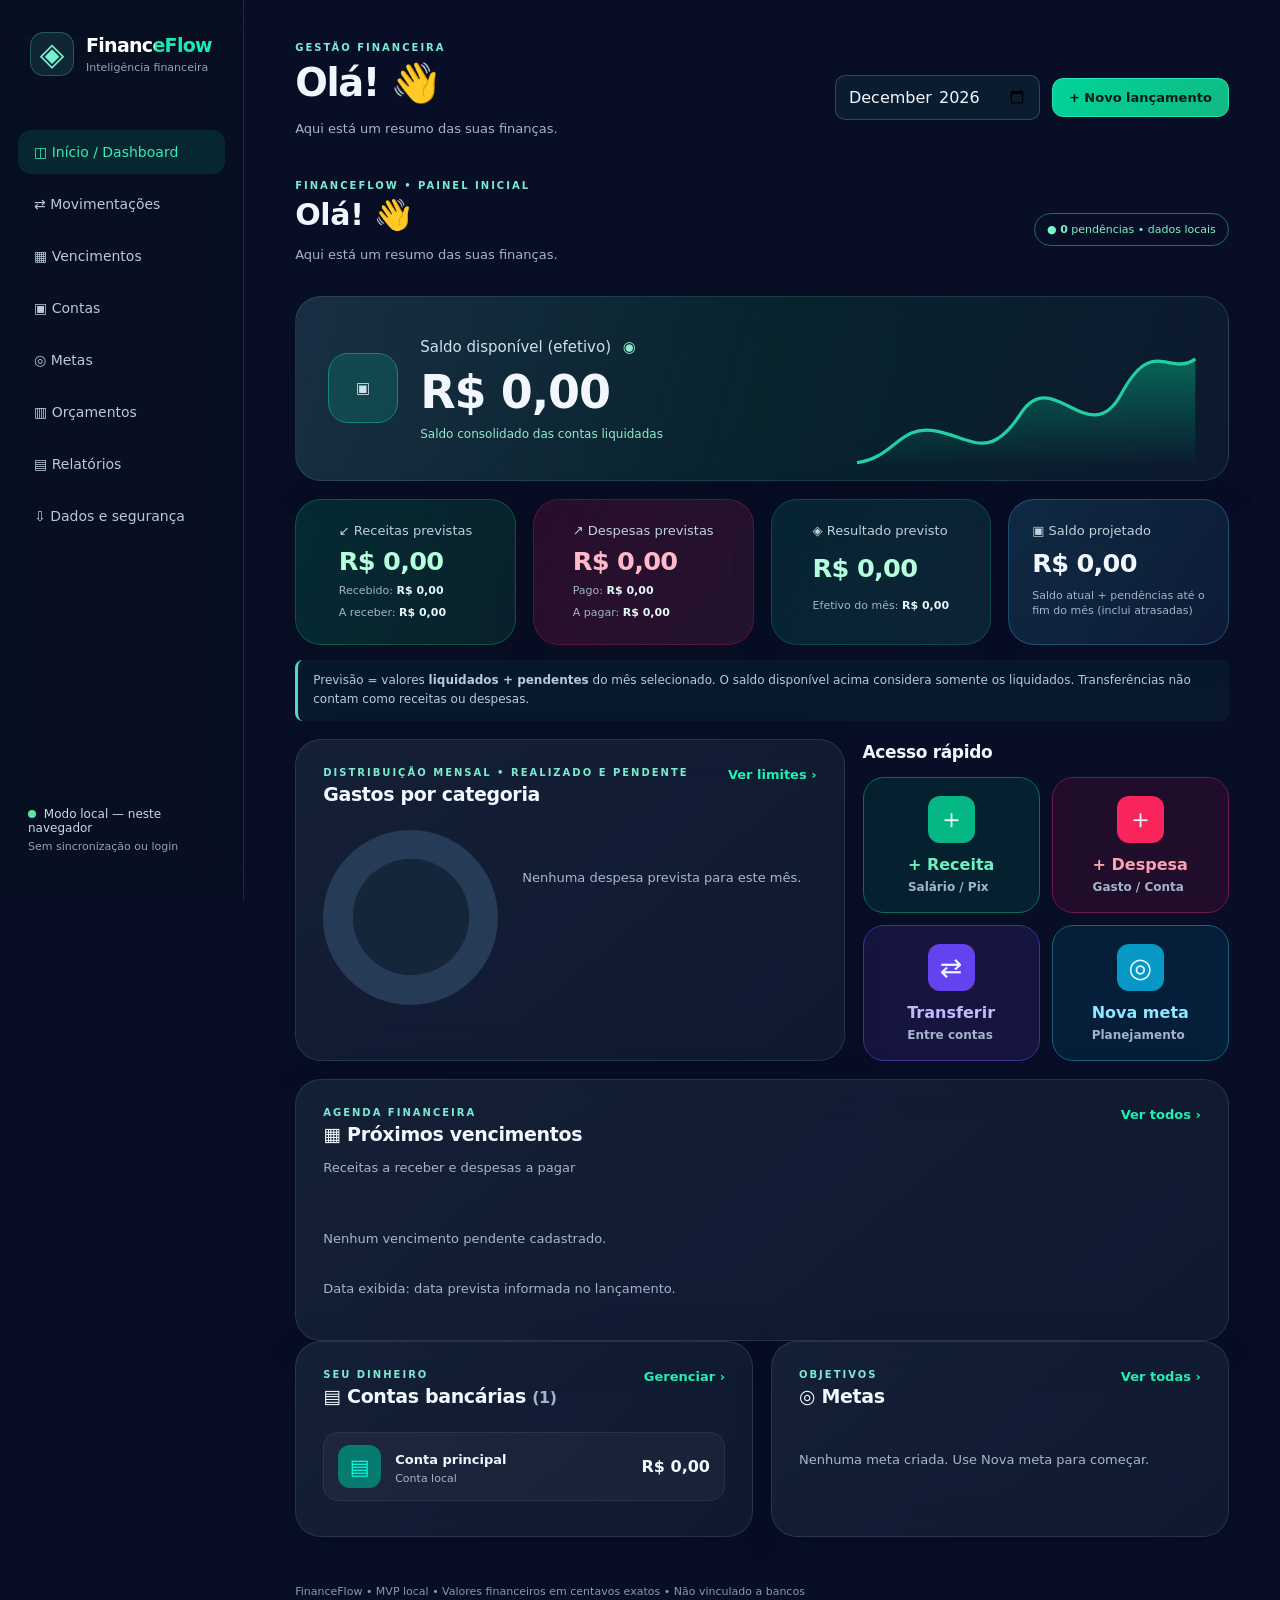
==== public/index.html @ 25716f5f "fix(deploy): iniciar com a aba Dashboard e ocultar abas inativas" ====
<!doctype html>
<html lang="pt-BR"><head><meta charset="utf-8"><meta name="viewport" content="width=device-width,initial-scale=1"><meta name="theme-color" content="#0c1726"><meta name="description" content="FinanceFlow: controle financeiro local e transparente"><title>FinanceFlow | Seu dinheiro em foco</title><link rel="stylesheet" href="./styles.css"></head>
<body>
<div class="backdrop" aria-hidden="true"></div>
<div class="shell">
<aside class="sidebar"><div class="brand"><span class="brandmark">◈</span><div><strong>FinanceFlow</strong><small>Inteligência financeira</small></div></div><nav aria-label="Navegação"><a href="#dashboard" class="nav active">◫ Início / Dashboard</a><a href="#movimentos" class="nav">⇄ Movimentações</a><a href="#agenda" class="nav">▦ Vencimentos</a><a href="#contas" class="nav">▣ Contas</a><a href="#metas" class="nav">◎ Metas</a><a href="#planejamento" class="nav">▥ Orçamentos</a><a href="#relatorios" class="nav">▤ Relatórios</a><a href="#dados" class="nav">⇩ Dados e segurança</a></nav><div class="sidebottom"><span class="statusdot"></span> Modo local — neste navegador <small>Sem sincronização ou login</small></div></aside>
<main class="main"><div class="mobile-brand"><span class="mobile-logo">▥</span><strong>Finance<span>Flow</span></strong><span class="mobile-indicator" title="Armazenamento local">● Local</span></div><header class="top"><div><p class="eyebrow">GESTÃO FINANCEIRA</p><h1>Olá! 👋</h1><p class="muted">Aqui está um resumo das suas finanças.</p></div><div class="topactions"><label class="visually-hidden" for="month">Mês de referência</label><input id="month" type="month"><button id="new-transaction" class="primary">+ Novo lançamento</button></div></header>
<div id="notice" role="status" aria-live="polite"></div>
<section id="dashboard" data-page="dashboard" aria-label="Dashboard inicial">
<div class="welcome"><div><p class="eyebrow">FINANCEFLOW • PAINEL INICIAL</p><h2>Olá! 👋</h2><p class="muted">Aqui está um resumo das suas finanças.</p></div><span class="local-chip">● <strong id="pending">0</strong> pendências • dados locais</span></div>
<article class="glass hero-balance"><div class="hero-copy"><span class="hero-icon" aria-hidden="true">▣</span><div><span>Saldo disponível (efetivo) <button id="toggle-balance" class="iconbutton" aria-label="Ocultar ou mostrar valores">◉</button></span><strong id="balance">R$ 0,00</strong><small>Saldo consolidado das contas liquidadas</small></div></div><div class="hero-art" aria-hidden="true"><svg viewBox="0 0 320 110" preserveAspectRatio="none"><defs><linearGradient id="linegrad" x1="0" x2="0" y1="0" y2="1"><stop offset="0" stop-color="#04dd99" stop-opacity=".45"/><stop offset="1" stop-color="#04dd99" stop-opacity="0"/></linearGradient></defs><path d="M0 105 C35 101 40 70 74 76 S125 105 155 60 S220 96 250 42 S295 27 320 10 V110 H0Z" fill="url(#linegrad)"/><path d="M0 105 C35 101 40 70 74 76 S125 105 155 60 S220 96 250 42 S295 27 320 10" fill="none" stroke="#26f0b9" stroke-width="3"/></svg></div></article>
<div class="stats summary-grid forecast-grid" aria-label="Previsões financeiras mensais">
<article class="glass stat stat-income"><span>↙ Receitas previstas</span><strong id="income">R$ 0,00</strong><small>Recebido: <b id="income-paid">R$ 0,00</b></small><small>A receber: <b id="income-pending">R$ 0,00</b></small></article>
<article class="glass stat stat-expense"><span>↗ Despesas previstas</span><strong id="expense">R$ 0,00</strong><small>Pago: <b id="expense-paid">R$ 0,00</b></small><small>A pagar: <b id="expense-pending">R$ 0,00</b></small></article>
<article class="glass stat stat-savings"><span>◈ Resultado previsto</span><strong id="month-result">R$ 0,00</strong><small>Efetivo do mês: <b id="actual-result">R$ 0,00</b></small></article>
<article class="glass stat stat-projection"><span>▣ Saldo projetado</span><strong id="forecast-balance">R$ 0,00</strong><small>Saldo atual + pendências até o fim do mês (inclui atrasadas)</small></article>
</div><p class="forecast-explainer">Previsão = valores <strong>liquidados + pendentes</strong> do mês selecionado. O saldo disponível acima considera somente os liquidados. Transferências não contam como receitas ou despesas.</p>
<div class="dashboard-mid"><section class="glass panel"><div class="panelhead"><div><p class="eyebrow">DISTRIBUIÇÃO MENSAL • REALIZADO E PENDENTE</p><h2>Gastos por categoria</h2></div><a href="#planejamento" class="textlink">Ver limites ›</a></div><div class="chart-layout"><div id="donut" class="donut" role="img" aria-label="Distribuição das despesas"><div class="donut-center"><strong id="donut-total">R$ 0,00</strong><small>Total</small></div></div><div id="bars" class="bars"></div></div></section>
<section class="actions-panel"><h2>Acesso rápido</h2><div class="quick-grid"><button class="quick quick-income" data-quick="income"><b>＋</b><span><strong>+ Receita</strong><small>Salário / Pix</small></span></button><button class="quick quick-expense" data-quick="expense"><b>＋</b><span><strong>+ Despesa</strong><small>Gasto / Conta</small></span></button><button class="quick quick-transfer" data-quick="transfer"><b>⇄</b><span><strong>Transferir</strong><small>Entre contas</small></span></button><button class="quick quick-goal" data-quick="goal"><b>◎</b><span><strong>Nova meta</strong><small>Planejamento</small></span></button></div></section></div>
<section class="glass panel dashboard-panel" id="vencimentos"><div class="panelhead"><div><p class="eyebrow">AGENDA FINANCEIRA</p><h2>▦ Próximos vencimentos</h2><p class="muted">Receitas a receber e despesas a pagar</p></div><a class="textlink" href="#agenda" id="all-pending">Ver todos ›</a></div><div id="upcoming"></div><p class="muted" id="pending-caption"></p></section>
<div class="dashboard-mid dashboard-bottom"><section class="glass panel"><div class="panelhead"><div><p class="eyebrow">SEU DINHEIRO</p><h2>▤ Contas bancárias <small id="account-count"></small></h2></div><a href="#contas" class="textlink">Gerenciar ›</a></div><div id="home-accounts" class="home-accounts"></div></section><section class="glass panel"><div class="panelhead"><div><p class="eyebrow">OBJETIVOS</p><h2>◎ Metas</h2></div><a href="#metas" class="textlink">Ver todas ›</a></div><div id="home-goals"></div></section></div></section>
<section id="agenda" data-page="agenda" hidden class="glass panel section"><div class="panelhead"><div><p class="eyebrow">AGENDA FINANCEIRA</p><h2>Vencimentos previstos</h2><p class="muted">Receitas a receber e despesas a pagar — incluindo atrasadas e meses futuros</p></div><button type="button" id="new-due" class="secondary">+ Novo vencimento</button></div><div id="all-upcoming" class="agenda-list"></div><p class="muted" id="agenda-caption"></p></section>
<section id="movimentos" data-page="movimentos" hidden class="glass panel section"><div class="panelhead"><div><p class="eyebrow">CONTROLE</p><h2>Movimentações</h2></div><button id="open-tx" class="secondary">+ Adicionar</button></div><div class="toolbar"><input id="search" type="search" aria-label="Pesquisar lançamentos" placeholder="Pesquisar descrição ou categoria"><select id="filter-type" aria-label="Filtrar tipo"><option value="">Todos os tipos</option><option value="income">Receitas</option><option value="expense">Despesas</option><option value="transfer">Transferências</option></select><select id="filter-status" aria-label="Filtrar situação"><option value="">Todos os status</option><option value="paid">Liquidados</option><option value="pending">Pendentes</option></select></div><div class="tablewrap"><table><thead><tr><th>Data</th><th>Descrição / categoria</th><th>Conta</th><th>Situação</th><th>Valor</th><th>Ação</th></tr></thead><tbody id="transactions"></tbody></table></div></section>
<section id="contas" data-page="contas" hidden class="glass panel section"><div class="panelhead"><div><p class="eyebrow">PATRIMÔNIO</p><h2>Minhas contas</h2></div><button id="open-account" class="secondary">+ Nova conta</button></div><div id="accounts" class="accountgrid"></div></section>
<section id="metas" data-page="metas" hidden class="glass panel section"><div class="panelhead"><div><p class="eyebrow">OBJETIVOS PESSOAIS</p><h2>Metas financeiras</h2></div><button id="open-goal" class="secondary">+ Nova meta</button></div><p class="muted">Aportes nas metas são apenas acompanhamento e não debitam das contas.</p><div id="goals-list"></div></section>
<section id="planejamento" data-page="planejamento" hidden class="glass panel section"><div class="panelhead"><div><p class="eyebrow">PLANEJAMENTO</p><h2>Orçamentos mensais</h2></div></div><p class="muted">Defina limites por categoria de despesa e acompanhe o gasto liquidado no mês.</p><form id="budget-form" class="inlineform"><label>Categoria<select id="budget-category"></select></label><label>Limite (R$)<input id="budget-amount" placeholder="500,00" inputmode="decimal" required></label><button class="primary" type="submit">Salvar limite</button></form><div id="budgets"></div></section>
<section id="relatorios" data-page="relatorios" hidden class="glass panel section"><div class="panelhead"><div><p class="eyebrow">ANÁLISE DO MÊS • PREVISTO E REALIZADO</p><h2>Relatório financeiro</h2></div></div><div id="monthly-report"></div></section>
<section id="cartoes" data-page="cartoes" hidden class="glass panel section"><h2>Cartões</h2><p class="muted">Gestão de faturas, limites e compras parceladas ainda não disponível nesta versão. Nenhuma despesa é contabilizada automaticamente a partir de cartões.</p></section>
<section id="dados" data-page="dados" hidden class="glass panel section"><div class="panelhead"><div><p class="eyebrow">PRIVACIDADE E CONTINUIDADE</p><h2>Dados e segurança</h2></div></div><p>As informações são guardadas exclusivamente neste navegador (localStorage). Não existe conta de usuário, criptografia de dados em repouso, backup automático ou sincronização em nuvem nesta versão. Não use em computadores compartilhados.</p><div class="toolbar"><button id="export-json" class="secondary">Exportar backup JSON</button><button id="export-csv" class="secondary">Exportar CSV</button><label class="secondary filelabel">Restaurar JSON<input type="file" id="import-json" accept=".json,application/json" hidden></label><button id="clear-data" class="danger">Apagar dados locais</button></div><p class="muted">A restauração substitui todos os registros locais após confirmação. Guarde os backups em local protegido.</p><details><summary>Auditoria local</summary><div id="audit"></div></details></section>
<footer>FinanceFlow • MVP local • Valores financeiros em centavos exatos • Não vinculado a bancos</footer></main></div><nav class="bottom-nav" aria-label="Navegação principal no celular"><a href="#dashboard" class="bottom-item active"><span>▦</span>Início</a><a href="#movimentos" class="bottom-item"><span>◷</span>Histórico</a><button id="bottom-add" class="bottom-plus" aria-label="Adicionar lançamento">＋</button><a href="#cartoes" class="bottom-item"><span>▱</span>Cartões</a><a href="#relatorios" class="bottom-item"><span>▥</span>Relatórios</a><div class="bottom-secondary"><a href="#agenda">Vencimentos</a><a href="#planejamento">Categorias</a><a href="#metas">Metas</a><a href="#relatorios">Inteligência</a><a href="#dados">Dados</a></div></nav>
<dialog id="tx-dialog" aria-labelledby="tx-title"><form id="tx-form" class="modalform"><h2 id="tx-title">Novo lançamento</h2><label>Tipo<select name="type" id="tx-type"><option value="expense">Despesa</option><option value="income">Receita</option><option value="transfer">Transferência</option></select></label><label>Descrição<input name="description" maxlength="180" placeholder="Ex.: Mercado semanal" required></label><label>Valor (R$)<input name="amount" placeholder="120,50" inputmode="decimal" required></label><label>Data (movimento ou previsão)<input name="date" type="date" required></label><label>Situação<select name="status"><option value="paid">Liquidado</option><option value="pending">Pendente</option></select></label><label>Conta de origem<select id="tx-account" name="accountId"></select></label><label id="tx-to-wrap" hidden>Conta de destino<select name="toAccountId" id="tx-to"></select></label><label id="tx-category-wrap">Categoria<select id="tx-category" name="category"></select></label><div class="modalactions"><button type="button" class="secondary cancel">Cancelar</button><button type="submit" class="primary">Salvar lançamento</button></div></form></dialog>
<dialog id="goal-dialog" aria-labelledby="goal-title"><form id="goal-form" class="modalform"><h2 id="goal-title">Nova meta</h2><label>Objetivo<input name="name" maxlength="80" required placeholder="Ex.: Viagem"></label><label>Valor desejado (R$)<input name="target" inputmode="decimal" placeholder="6.000,00" required></label><div class="modalactions"><button type="button" class="secondary cancel">Cancelar</button><button type="submit" class="primary">Criar meta</button></div></form></dialog>
<dialog id="account-dialog" aria-labelledby="account-title"><form id="account-form" class="modalform"><h2 id="account-title">Nova conta</h2><label>Nome da conta<input name="name" maxlength="80" required placeholder="Ex.: Carteira"></label><label>Saldo inicial (R$)<input name="opening" inputmode="decimal" placeholder="0,00" value="0,00" required></label><p class="muted">O saldo inicial é o patrimônio existente antes dos lançamentos registrados.</p><div class="modalactions"><button type="button" class="secondary cancel">Cancelar</button><button type="submit" class="primary">Criar conta</button></div></form></dialog>
<script type="module" src="./src/app.mjs"></script></body></html>
---- public/styles.css ----
:root{font-family:Inter,ui-sans-serif,system-ui,-apple-system,"Segoe UI",Arial;color:#f2f7ff;background:#07111e;font-synthesis:none}*{box-sizing:border-box}html{scroll-behavior:smooth}body{margin:0;min-height:100vh}.backdrop{position:fixed;inset:0;z-index:-1;background:linear-gradient(110deg,rgba(5,13,27,.94),rgba(12,26,45,.83)),radial-gradient(ellipse at 80% 12%,#346d80 0,transparent 42%),radial-gradient(ellipse at 15% 70%,#443c7c 0,transparent 42%),linear-gradient(135deg,#0b1729,#172c46)}.shell{display:flex;min-height:100vh}.sidebar{width:244px;flex:0 0 244px;padding:32px 18px;background:rgba(8,17,31,.6);border-right:1px solid rgba(255,255,255,.11);backdrop-filter:blur(24px);display:flex;flex-direction:column;gap:54px;position:sticky;top:0;height:100vh}.brand{display:flex;align-items:center;gap:12px;padding:0 12px}.brandmark{display:grid;place-items:center;width:44px;height:44px;color:#74efcf;font-size:32px;background:rgba(103,239,209,.1);border:1px solid rgba(103,239,209,.25);border-radius:14px}.brand strong{font-size:19px;letter-spacing:-.7px}.brand small,.sidebottom small{display:block;color:#92a5bb;font-size:11px;margin-top:5px}.sidebar nav{display:grid;gap:8px}.nav{display:block;padding:14px 16px;border-radius:13px;color:#b8c9db;text-decoration:none;font-size:14px}.nav:hover,.nav:focus-visible,.nav.active{background:rgba(95,226,203,.12);color:#a2ffe2;outline-offset:2px}.sidebottom{margin-top:auto;padding:15px 10px;font-size:12px;color:#c7d8e9}.statusdot{display:inline-block;width:8px;height:8px;border-radius:100%;background:#5ce3a2;margin-right:4px}.main{width:min(100%,1500px);padding:42px clamp(18px,4vw,62px) 30px;margin:auto}.top{display:flex;align-items:center;justify-content:space-between;flex-wrap:wrap;gap:18px;margin-bottom:27px}h1{font-size:clamp(28px,3vw,40px);letter-spacing:-1.4px;margin:7px 0 10px}h2{font-size:19px;letter-spacing:-.35px;margin:5px 0}.eyebrow{color:#7aebd1;letter-spacing:2px;font-size:10px;font-weight:800;margin:0}.muted,small{color:#a3b4cb}.muted{font-size:13px;line-height:1.6}.topactions,.toolbar,.modalactions{display:flex;align-items:center;gap:12px;flex-wrap:wrap}button,.filelabel,input,select{font:inherit}button,.filelabel{cursor:pointer;padding:11px 16px;border-radius:11px;font-size:13px;font-weight:700}button:hover,.filelabel:hover{filter:brightness(1.13)}button:focus-visible,input:focus-visible,select:focus-visible,a:focus-visible,summary:focus-visible{outline:2px solid #85f4dc;outline-offset:3px}.primary{color:#062e2b;border:1px solid #9cffdf;background:linear-gradient(135deg,#6af1ca,#59d9e8)}.secondary,.filelabel{background:rgba(255,255,255,.08);border:1px solid rgba(255,255,255,.17);color:#f0f8ff}.danger{background:rgba(250,100,119,.1);color:#ffc3cc;border:1px solid rgba(250,100,119,.35)}input,select{background:rgba(12,30,49,.9);border:1px solid rgba(186,216,235,.22);border-radius:10px;color:#f2f7ff;padding:11px 12px;max-width:100%}input::placeholder{color:#8296ad}#notice:not(:empty){border-radius:10px;margin-bottom:16px;padding:13px;background:#17394a;border:1px solid #357e82}#notice.error{background:#46222f;border-color:#a44b65}.glass{background:linear-gradient(140deg,rgba(33,56,79,.63),rgba(22,36,59,.48));backdrop-filter:blur(25px);border:1px solid rgba(207,233,255,.15);box-shadow:0 16px 50px rgba(0,0,0,.14);border-radius:20px}.stats{display:grid;grid-template-columns:repeat(4,minmax(0,1fr));gap:17px;margin-bottom:18px}.stat{padding:25px 21px;display:grid;gap:15px}.stat span{color:#bfd0de;font-size:13px}.stat strong{font-size:clamp(19px,2.2vw,29px);letter-spacing:-.7px;overflow-wrap:anywhere}.stat small{font-size:11px}.twocol{display:grid;grid-template-columns:1.25fr .75fr;gap:18px}.panel{padding:27px}.panelhead{display:flex;justify-content:space-between;align-items:center;gap:15px;margin-bottom:20px}.section{margin-top:20px;scroll-margin-top:24px}.bars{min-height:160px}.barrow{margin:13px 0}.barlabel{display:flex;justify-content:space-between;font-size:13px;margin-bottom:8px}.bartrack{background:rgba(255,255,255,.09);border-radius:10px;height:9px;overflow:hidden}.barfill{height:100%;background:linear-gradient(90deg,#63ebc9,#8c9af6);border-radius:10px}.month-result{font-size:clamp(26px,3vw,42px);font-weight:800;letter-spacing:-1px;padding:18px 0 10px}.positive{color:#78f2cc}.negative{color:#ff9da9}.toolbar{margin:16px 0}.toolbar input[type=search]{flex:1;min-width:175px}.tablewrap{overflow:auto}table{width:100%;border-collapse:collapse;text-align:left;font-size:13px}th{font-size:11px;letter-spacing:.5px;color:#a8bbd1;text-transform:uppercase;font-weight:700}th,td{border-bottom:1px solid rgba(255,255,255,.09);padding:15px 10px}td{color:#dce8f4}.pill{display:inline-block;padding:5px 9px;border:1px solid rgba(255,255,255,.15);border-radius:50px;font-size:11px}.pill.paid{color:#90f0d4}.pill.pending{color:#ffd79d}.rowaction{padding:6px 9px;font-size:11px;margin:2px}.accountgrid{display:grid;grid-template-columns:repeat(auto-fit,minmax(210px,1fr));gap:15px}.accountcard{padding:18px;border:1px solid rgba(255,255,255,.14);border-radius:14px;background:rgba(255,255,255,.04)}.accountcard strong{display:block;font-size:22px;margin-top:16px}.inlineform{display:flex;align-items:end;gap:12px;flex-wrap:wrap;margin:20px 0}.inlineform label,.modalform label{display:grid;gap:7px;font-size:13px;color:#d4e3f2}.inlineform input,.inlineform select{width:190px}.budgetrow{margin:15px 0}.empty{color:#a9bcd1;padding:20px 0;font-size:13px}.modalform{display:grid;gap:14px;min-width:min(440px,85vw)}.modalform label input,.modalform label select{width:100%}dialog{color:#f3f8ff;border:1px solid #4a677d;border-radius:20px;background:#14263c;box-shadow:0 28px 90px #000b;padding:28px;max-height:90vh;overflow:auto}dialog::backdrop{background:rgba(0,0,0,.72);backdrop-filter:blur(5px)}.modalactions{justify-content:end;margin-top:10px}details{margin-top:18px}summary{cursor:pointer;padding:12px 0}#audit{max-height:220px;overflow:auto;font-size:12px;color:#b8cade}footer{font-size:11px;color:#829bb0;padding:30px 0}.visually-hidden{position:absolute;clip:rect(0,0,0,0);width:1px;height:1px;overflow:hidden;white-space:nowrap}@media(max-width:1100px){.stats{grid-template-columns:repeat(2,minmax(0,1fr))}.twocol{grid-template-columns:1fr}}@media(max-width:750px){.shell{display:block}.sidebar{position:static;width:100%;height:auto;gap:12px;padding:14px}.sidebar nav{display:flex;overflow:auto;gap:5px}.nav{white-space:nowrap;padding:10px}.sidebottom{display:none}.main{padding:22px 14px}.panel{padding:18px}.stats{gap:10px}.stat{padding:18px 14px}.stat strong{font-size:19px}}@media(max-width:360px){.stats{grid-template-columns:1fr}}@media(prefers-reduced-motion:reduce){html{scroll-behavior:auto}*,*::before,*::after{animation:none!important;transition:none!important}}
[hidden]{display:none!important}


/* FinanceFlow | dashboard Glassy mobile-first */
.mobile-brand,.mobile-dock{display:none}.home-section{scroll-margin-top:24px}.hero-balance{display:flex;position:relative;align-items:center;gap:22px;min-height:155px;padding:26px;overflow:hidden;background:linear-gradient(115deg,rgba(23,53,72,.84),rgba(8,33,39,.62))}.hero-wallet{background:linear-gradient(135deg,#0d986f,#034b42);color:#90ffdb;border:1px solid #00d69a;border-radius:18px;width:74px;height:74px;display:grid;place-items:center;font-size:34px;flex-shrink:0}.hero-copy{z-index:1;display:grid;gap:8px}.hero-copy>span{color:#d4dfeb}.hero-copy strong{font-size:clamp(28px,3.4vw,46px);letter-spacing:-1.3px}.hero-copy small{color:#91eacb}.hero-graph{position:absolute;right:0;bottom:0;width:42%;height:80%;opacity:.7}.hero-graph svg{width:100%;height:100%}.icon-only{background:transparent;color:#adc7d2;border:0;padding:3px 8px;font-size:14px}.home-stats{grid-template-columns:repeat(3,minmax(0,1fr));margin:17px 0}.home-stats .stat{gap:10px;min-height:112px}.card-income{background:linear-gradient(120deg,rgba(2,97,74,.42),rgba(19,48,48,.55));border-color:#126851}.card-expense{background:linear-gradient(120deg,rgba(107,21,65,.38),rgba(41,25,53,.55));border-color:#763253}.card-saving{background:linear-gradient(120deg,rgba(10,98,93,.38),rgba(16,42,48,.55));border-color:#116b67}.home-middle,.home-bottom{display:grid;grid-template-columns:1fr 1fr;gap:18px;margin-bottom:18px}.home-middle .panel,.home-bottom .panel{min-width:0}.quick-actions{display:grid;grid-template-columns:1fr 1fr;gap:12px}.quick{display:flex;flex-direction:column;align-items:flex-start;justify-content:center;min-width:0;min-height:112px;text-align:left;border-radius:19px;padding:20px;border:1px solid rgba(255,255,255,.12);backdrop-filter:blur(10px);font-weight:600}.quick strong{font-size:clamp(14px,1.7vw,19px)}.quick small{margin-top:8px;font-size:12px}.quick-income{background:rgba(0,120,82,.18);border-color:rgba(0,202,145,.34);color:#71f6c7}.quick-expense{background:rgba(122,16,60,.24);border-color:rgba(241,40,103,.3);color:#ff90b4}.quick-transfer{background:rgba(64,40,138,.24);border-color:rgba(117,78,238,.3);color:#b8a8ff}.quick-goal{background:rgba(6,77,106,.3);border-color:rgba(24,162,197,.25);color:#80deff}.chart-flex{display:flex;align-items:center;gap:23px;min-height:185px}.donut{width:170px;height:170px;flex:0 0 170px;border-radius:50%;background:conic-gradient(#26384b 0 100%);display:grid;place-items:center}.donut:before{content:"";position:absolute;width:116px;height:116px;border-radius:100%;background:#15263a}.donut>span{position:relative;text-align:center;z-index:1;font-weight:800;font-size:16px;overflow-wrap:anywhere;max-width:100px}.donut small{font-weight:400;display:block;font-size:12px}.category-legend{flex:1;min-width:0;display:grid;gap:9px}.legend-row{display:flex;align-items:center;justify-content:space-between;gap:8px;font-size:12px}.legend-row span{overflow:hidden;text-overflow:ellipsis;white-space:nowrap}.legend-row i{display:inline-block;width:9px;height:9px;border-radius:100%;margin-right:7px}.tiny-link{color:#57ebc1;text-decoration:none;font-size:12px;white-space:nowrap}.home-due{margin-bottom:18px}.due-item{display:grid;grid-template-columns:55px minmax(0,1fr) auto;gap:14px;align-items:center;border-top:1px solid rgba(255,255,255,.1);padding:15px 0}.due-date{border-radius:12px;padding:9px 5px;background:rgba(143,165,194,.1);border:1px solid rgba(185,204,227,.15);text-align:center;font-weight:800}.due-date small{display:block;font-size:10px}.due-text{min-width:0}.due-text strong{display:block;overflow-wrap:anywhere}.due-meta{font-size:11px;color:#9cb0c7;margin-top:6px}.due-amount{display:flex;align-items:center;gap:9px;flex-wrap:wrap;justify-content:flex-end;font-weight:700}.due-amount button{font-size:12px}.due-badge{display:inline-block;font-size:10px;background:#601a39;color:#ffb0c7;border-radius:15px;padding:4px 8px;margin-bottom:4px}.account-preview-row{display:flex;align-items:center;justify-content:space-between;gap:10px;padding:13px 0;border-top:1px solid rgba(255,255,255,.1)}.account-preview-row strong{overflow-wrap:anywhere}.account-preview-row small{display:block;margin-top:5px}.bank-mark{display:grid;place-items:center;flex-shrink:0;width:38px;height:38px;border-radius:13px;background:#075d51;color:#76f9cf}.account-label{flex:1;min-width:0}.goal-card{padding:15px;background:rgba(36,64,100,.35);border:1px solid rgba(184,213,250,.14);border-radius:15px}.goal-card strong{display:block;margin-bottom:12px}.goal-card small{display:block;margin-top:10px}.goal-progress{width:100%;height:10px;background:#354354;border-radius:40px;overflow:hidden;margin:13px 0}.goal-progress span{display:block;height:100%;background:linear-gradient(90deg,#04b880,#27edb7);border-radius:40px}.goal-actions{display:flex;gap:10px;margin-top:12px}.goal-list{display:grid;grid-template-columns:repeat(auto-fit,minmax(220px,1fr));gap:14px}.home-result{margin-bottom:20px}.hero-hidden .money-sensitive{filter:blur(8px)}.hero-hidden #balance,.hero-hidden #income,.hero-hidden #expense,.hero-hidden #saving{filter:blur(10px)}.empty{color:#a5b9cc}
@media(max-width:1100px){.chart-flex{flex-wrap:wrap}.donut{width:140px;height:140px;flex-basis:140px}.donut:before{width:96px;height:96px}.home-middle{grid-template-columns:1fr 1fr}}
@media(max-width:750px){.mobile-brand{display:flex;align-items:center;gap:10px;margin:0 0 18px;font-size:21px}.mobile-brand strong span{color:#0ee5a4}.mobile-logo{display:grid;place-items:center;background:#075e4b;color:#2af7bc;border-radius:11px;width:37px;height:37px}.mobile-indicator{margin-left:auto;font-size:11px;color:#9bd7c8}.sidebar{display:none}.main{padding:22px 14px 155px}.top{margin-bottom:16px}.top h1{font-size:25px;margin:2px 0}.top .eyebrow{display:none}.topactions{width:100%;justify-content:space-between}.topactions input{max-width:145px}.topactions #new-transaction{display:none}.hero-balance{min-height:145px;padding:19px;gap:12px}.hero-wallet{width:55px;height:55px;font-size:25px}.hero-copy strong{font-size:clamp(23px,6vw,34px)}.hero-copy small{font-size:10px}.hero-graph{width:40%;opacity:.5}.home-stats{grid-template-columns:repeat(3,minmax(0,1fr));gap:8px}.home-stats .stat{padding:14px 10px;min-height:90px}.home-stats .stat span{font-size:10px}.home-stats .stat strong{font-size:clamp(13px,3.5vw,20px)}.home-middle{grid-template-columns:1fr;gap:13px}.home-middle .chart-flex{flex-wrap:nowrap}.quick-actions{grid-template-columns:repeat(2,minmax(0,1fr))}.quick{min-height:95px;padding:16px}.home-bottom{grid-template-columns:1fr;gap:13px}.panelhead h2{font-size:17px}.due-item{grid-template-columns:46px minmax(0,1fr);gap:10px}.due-amount{grid-column:2;justify-content:space-between}.due-text strong{font-size:13px}.home-result{margin-bottom:10px}.mobile-dock{display:block;position:fixed;bottom:0;left:0;right:0;z-index:20;background:rgba(12,24,43,.97);border-top:1px solid rgba(255,255,255,.14);backdrop-filter:blur(22px);padding:8px 8px max(10px,env(safe-area-inset-bottom));box-shadow:0 -15px 35px rgba(0,0,0,.23)}.dock-main{display:grid;grid-template-columns:repeat(5,1fr);gap:0;align-items:center}.dock-link{display:grid;text-align:center;gap:3px;text-decoration:none;color:#acbdd4;font-size:11px;padding:4px 1px}.dock-link span{font-size:27px;line-height:30px}.dock-link.active{color:#23ebb0}.dock-add{width:57px;height:57px;margin:auto;background:linear-gradient(135deg,#01b67f,#00d2a2);color:#fff;border:1px solid #51eec2;border-radius:100%;font-size:34px;line-height:30px;box-shadow:0 0 25px #08d69a4d;padding:0}.dock-more{display:flex;justify-content:space-around;gap:6px;border-top:1px solid rgba(255,255,255,.08);padding-top:12px;margin-top:10px}.dock-more a{flex:1;text-align:center;color:#adbed2;text-decoration:none;font-size:11px}.goal-list{grid-template-columns:1fr}}
@media(max-width:380px){.chart-flex{flex-wrap:wrap!important}.stats.home-stats{grid-template-columns:repeat(2,minmax(0,1fr))}.card-saving{grid-column:1/-1}.hero-graph{opacity:.25}.home-due .panelhead{align-items:start}}


/* FinanceFlow dashboard 2026 • mobile-first Glassy V5 */
:root{--mint:#02db9b;--navy:#080e25}
body{background:var(--navy)}
.backdrop{background:radial-gradient(circle at 32% 4%,rgba(17,95,91,.19),transparent 35%),linear-gradient(145deg,#070c21,#080e23 60%,#0b1c33)}
.glass{background:linear-gradient(140deg,rgba(23,36,58,.82),rgba(16,26,49,.91));border-color:rgba(157,191,226,.15);border-radius:26px;box-shadow:0 10px 42px #0002}
.primary{background:linear-gradient(135deg,#00d49a,#11b981);border:1px solid #27e6b3;color:#041a1c}
.brand strong{background:linear-gradient(90deg,#fff 54%,#19eab4 55%);background-clip:text;color:transparent}
.nav.active{background:rgba(3,211,155,.12);color:#39f1ba}
.welcome{display:flex;align-items:center;justify-content:space-between;gap:12px;margin:0 0 17px}
.welcome h2{font-size:clamp(22px,2.5vw,30px);margin:6px 0 2px}
.local-chip{font-size:11px;padding:9px 12px;border:1px solid #1b6d66;border-radius:30px;color:#79f3c5;white-space:nowrap}
.hero-balance{padding:30px 32px;display:flex;justify-content:space-between;align-items:center;min-height:185px;margin-bottom:18px;overflow:hidden;background:linear-gradient(105deg,rgba(26,48,68,.96),rgba(8,54,53,.55),rgba(13,27,48,.92))}
.hero-copy{display:flex;align-items:center;gap:22px;z-index:1}
.hero-icon{display:grid;place-items:center;width:70px;height:70px;flex:none;border-radius:20px;background:rgba(0,211,153,.16);font-size:37px;color:#30f5bb;border:1px solid #118a70}
.hero-copy span{font-size:15px;color:#d1e1ef}
.hero-copy strong{display:block;font-size:clamp(29px,3.6vw,46px);line-height:1.5;letter-spacing:-1px}
.hero-copy small{display:block;font-size:12px}
.iconbutton{background:transparent;border:0;padding:2px 7px;color:#91eacd;font-size:15px}
.hero-art{width:39%;min-width:170px;max-width:420px;height:120px;align-self:end;margin-bottom:-18px;opacity:.85}
.hero-art svg{width:100%;height:100%}
.summary-grid{grid-template-columns:repeat(3,minmax(0,1fr))}
.summary-grid .stat{gap:9px;padding:23px}
.stat-income{background:linear-gradient(120deg,rgba(0,95,74,.36),rgba(10,37,45,.85));border-color:rgba(14,236,161,.24)}
.stat-expense{background:linear-gradient(120deg,rgba(107,13,64,.35),rgba(40,21,46,.86));border-color:rgba(255,44,112,.22)}
.stat-savings{background:linear-gradient(120deg,rgba(3,90,80,.3),rgba(15,39,57,.88));border-color:rgba(10,210,182,.22)}
.stat-expense strong{color:#ffb9ca}
.stat-income strong,.stat-savings strong{color:#b5ffdf}
.dashboard-mid{display:grid;grid-template-columns:1.2fr .8fr;gap:18px;margin-bottom:18px}
.dashboard-mid>.panel,.dashboard-mid>.actions-panel{min-width:0}
.panelhead{align-items:start}
.textlink{color:#23efb1;text-decoration:none;font-size:13px;font-weight:700;white-space:nowrap}
.textlink:hover{text-decoration:underline}
.chart-layout{display:flex;align-items:center;gap:24px}
.donut{width:175px;height:175px;flex:none;border-radius:50%;background:conic-gradient(#263b56 0 100%);display:grid;place-items:center}
.donut-center{width:116px;height:116px;background:#142038;border-radius:50%;display:flex;flex-direction:column;justify-content:center;align-items:center;text-align:center}
.donut-center strong{font-size:18px}
.donut-center small{font-size:11px}
.chart-layout .bars{flex:1;min-width:0;max-height:220px;overflow:auto}
.chart-layout .barrow{margin:11px 0}
.chart-layout .bartrack{height:5px}
.actions-panel h2{font-size:17px;margin:3px 0 15px}
.quick-grid{display:grid;grid-template-columns:repeat(2,minmax(0,1fr));gap:12px}
.quick{display:flex;align-items:center;gap:12px;min-height:109px;text-align:left;border:1px solid rgba(255,255,255,.15);border-radius:21px;padding:18px 14px;color:#eaf9ff;background:#162336}
.quick b{font-size:27px;font-weight:400;border-radius:12px;width:47px;height:47px;display:grid;place-items:center;flex:none}
.quick strong,.quick small{display:block}
.quick strong{font-size:16px}
.quick small{margin-top:6px;font-size:12px}
.quick-income{background:rgba(1,91,77,.26);border-color:#076e5e}.quick-income b{background:#05b784}.quick-income strong{color:#6bf2c0}
.quick-expense{background:rgba(99,11,57,.27);border-color:#6e1a51}.quick-expense b{background:#fa245d}.quick-expense strong{color:#ff9fb5}
.quick-transfer{background:rgba(55,40,127,.31);border-color:#3f338b}.quick-transfer b{background:#6442f0}.quick-transfer strong{color:#c3b9ff}
.quick-goal{background:rgba(2,61,93,.37);border-color:#116482}.quick-goal b{background:#0798c5}.quick-goal strong{color:#8ee8ff}
.dashboard-panel{margin-top:18px}
.due-row{display:grid;grid-template-columns:60px 1fr auto auto;gap:14px;align-items:center;border-top:1px solid #ffffff17;padding:16px 0}
.due-date{text-align:center;padding:9px 6px;background:#1b2942;border:1px solid #34445c;border-radius:14px;min-width:52px}
.due-date small,.due-date strong{display:block}.due-date strong{font-size:23px}
.due-name{font-size:14px;font-weight:700}
.due-sub{font-size:12px;color:#a3b4cb;margin-top:7px}
.due-amount{font-weight:800;white-space:nowrap;font-size:15px}
.due-row .secondary{white-space:nowrap}
.dashboard-bottom{grid-template-columns:1fr 1fr}
.home-account{display:flex;gap:14px;align-items:center;padding:12px 14px;margin:8px 0;border-radius:15px;background:#ffffff0a;border:1px solid #ffffff12}
.bank-icon{width:43px;height:43px;display:grid;place-items:center;border-radius:12px;color:#0bffe0;background:#087b71;font-size:21px}
.home-account .account-title{flex:1;min-width:0}
.home-account strong{font-size:13px;overflow-wrap:anywhere}
.home-account small{display:block;margin-top:4px;font-size:11px}
.home-account .amount{font-weight:800;white-space:nowrap}
.goal-card{border:1px solid #ffffff1b;background:#152640;border-radius:17px;padding:19px;margin-top:8px}
.goal-head{display:flex;justify-content:space-between;gap:10px;font-weight:700}
.goal-meta{font-size:13px;color:#b6c7d9;margin:15px 0 11px}
.goal-card .bartrack{height:13px}
.goal-card .barfill{background:linear-gradient(90deg,#05b68e,#29f3b3)}
.goal-percent{font-size:12px;color:#39e7b3;margin-top:8px}
.goal-actions{display:flex;align-items:center;gap:8px;margin-top:16px}
.goal-actions input{flex:1;min-width:0;width:110px}
.goal-actions button{white-space:nowrap}
#monthly-report{line-height:1.9}
.bottom-nav{display:none}
@media(max-width:1100px){.dashboard-mid{grid-template-columns:1fr}.summary-grid{grid-template-columns:repeat(3,minmax(0,1fr))}}
@media(max-width:750px){
  .sidebar{display:none}
  .main{padding:20px 14px 175px}
  .top{align-items:start}
  .top h1{font-size:25px}
  .topactions{width:100%}.topactions input{flex:1}
  .welcome{align-items:start}
  .welcome .local-chip{white-space:normal;max-width:145px;text-align:center}
  .hero-balance{padding:20px 17px;min-height:158px}
  .hero-icon{width:48px;height:48px;font-size:25px;border-radius:15px}
  .hero-copy{gap:12px}
  .hero-copy strong{font-size:clamp(24px,7vw,36px)}
  .hero-art{min-width:75px;width:27%;opacity:.65;margin-right:-25px}
  .summary-grid{gap:8px}
  .summary-grid .stat{padding:14px 10px;gap:7px;border-radius:16px}
  .summary-grid .stat span{font-size:11px}
  .summary-grid .stat strong{font-size:clamp(14px,3.9vw,21px)}
  .summary-grid .stat small{font-size:10px}
  .chart-layout{gap:15px}
  .donut{width:132px;height:132px}.donut-center{width:88px;height:88px}.donut-center strong{font-size:14px}
  .quick-grid{gap:10px}
  .quick{min-height:95px;padding:12px 10px;gap:9px}
  .quick b{width:38px;height:38px;font-size:24px}
  .quick strong{font-size:13px}
  .quick small{font-size:11px}
  .dashboard-bottom{grid-template-columns:1fr}
  .due-row{grid-template-columns:50px 1fr auto;gap:10px}
  .due-row .due-amount{grid-column:2;font-size:14px}
  .due-row .secondary{grid-column:3;grid-row:2}
  .due-date{grid-row:1 / span 2}
  .bottom-nav{display:grid;grid-template-columns:repeat(5,minmax(0,1fr));position:fixed;z-index:30;bottom:0;left:0;right:0;padding:12px 6px max(12px,env(safe-area-inset-bottom));background:rgba(13,24,46,.97);backdrop-filter:blur(25px);border-top:1px solid #ffffff23;box-shadow:0 -12px 40px #0008;align-items:center;gap:5px}
  .bottom-item{display:flex;flex-direction:column;gap:4px;align-items:center;justify-content:center;color:#abbcd2;text-decoration:none;font-size:11px;min-height:58px}
  .bottom-item span{font-size:25px}
  .bottom-item.active,.bottom-item:hover{color:#21efb1}
  .bottom-plus{height:61px;width:61px;margin:auto;border-radius:50%;border:1px solid #43edb5;background:linear-gradient(135deg,#06c98d,#02ad83);color:white;font-size:37px;padding:0;box-shadow:0 0 26px #00df8a55}
  .bottom-secondary{grid-column:1/-1;display:flex;justify-content:space-between;gap:6px;border-top:1px solid #ffffff14;padding:13px 4px 0;margin-top:5px}
  .bottom-secondary a{font-size:10px;color:#9db0c8;text-decoration:none;text-align:center}
  .section{scroll-margin-top:12px}
}
@media(max-width:360px){.summary-grid{grid-template-columns:repeat(3,minmax(0,1fr))}.summary-grid .stat strong{font-size:13px}.chart-layout{flex-direction:column}.quick b{display:none}.due-row{grid-template-columns:43px 1fr auto}}

/* FinanceFlow v2 — abas exclusivas e projeções separadas do saldo efetivo */
.main > section[data-page][hidden] { display:none !important; }
.main > section[data-page] { animation:page-entry .17s ease-out; }
.main > section[data-page]:not(#dashboard) { margin-top:0; min-height:55vh; }
@keyframes page-entry {from {opacity:.7;transform:translateY(4px);} to{opacity:1;transform:none;}}
.forecast-grid {grid-template-columns:repeat(4,minmax(0,1fr));}
.forecast-grid .stat {gap:8px;justify-content:center;}
.forecast-grid .stat small {line-height:1.35;font-size:11px;}
.forecast-grid .stat small b {color:#e8f7fa;font-weight:700;}
.forecast-grid .stat > strong {font-size:clamp(20px,2vw,29px);white-space:normal;overflow-wrap:anywhere;}
.stat-projection {background:linear-gradient(125deg,rgba(27,78,106,.45),rgba(19,39,69,.53));border-color:rgba(62,177,229,.32);}
.forecast-explainer {margin:-3px 0 18px;padding:11px 15px;border-left:3px solid #4ce0ba;color:#b6cce0;font-size:12px;line-height:1.6;background:rgba(13,43,59,.38);border-radius:8px;}
.agenda-list .due-row {padding:17px 0;border-bottom:1px solid rgba(255,255,255,.1);}
.agenda-list .due-row:last-child {border-bottom:none;}
.sidebar .nav.active,.bottom-nav .bottom-item.active,.bottom-secondary a.active {color:#33ecba;}
.bottom-secondary a.active {font-weight:800;text-decoration:underline;text-underline-offset:5px;}
@media (max-width:1200px){.forecast-grid{grid-template-columns:repeat(2,minmax(0,1fr));}}
@media (max-width:750px){
 .forecast-grid{grid-template-columns:repeat(2,minmax(0,1fr));gap:10px;}
 .forecast-grid .stat{min-height:112px;padding:15px 12px;}
 .forecast-grid .stat > strong{font-size:clamp(18px,4.5vw,24px);}
 .forecast-grid .stat small{font-size:10px;}
 .forecast-explainer{font-size:11px;}
 .main > section[data-page]:not(#dashboard){margin-top:0;}
}
@media(max-width:360px){.forecast-grid{grid-template-columns:1fr 1fr!important;}}
@media(prefers-reduced-motion:reduce){.main > section[data-page]{animation:none;}}
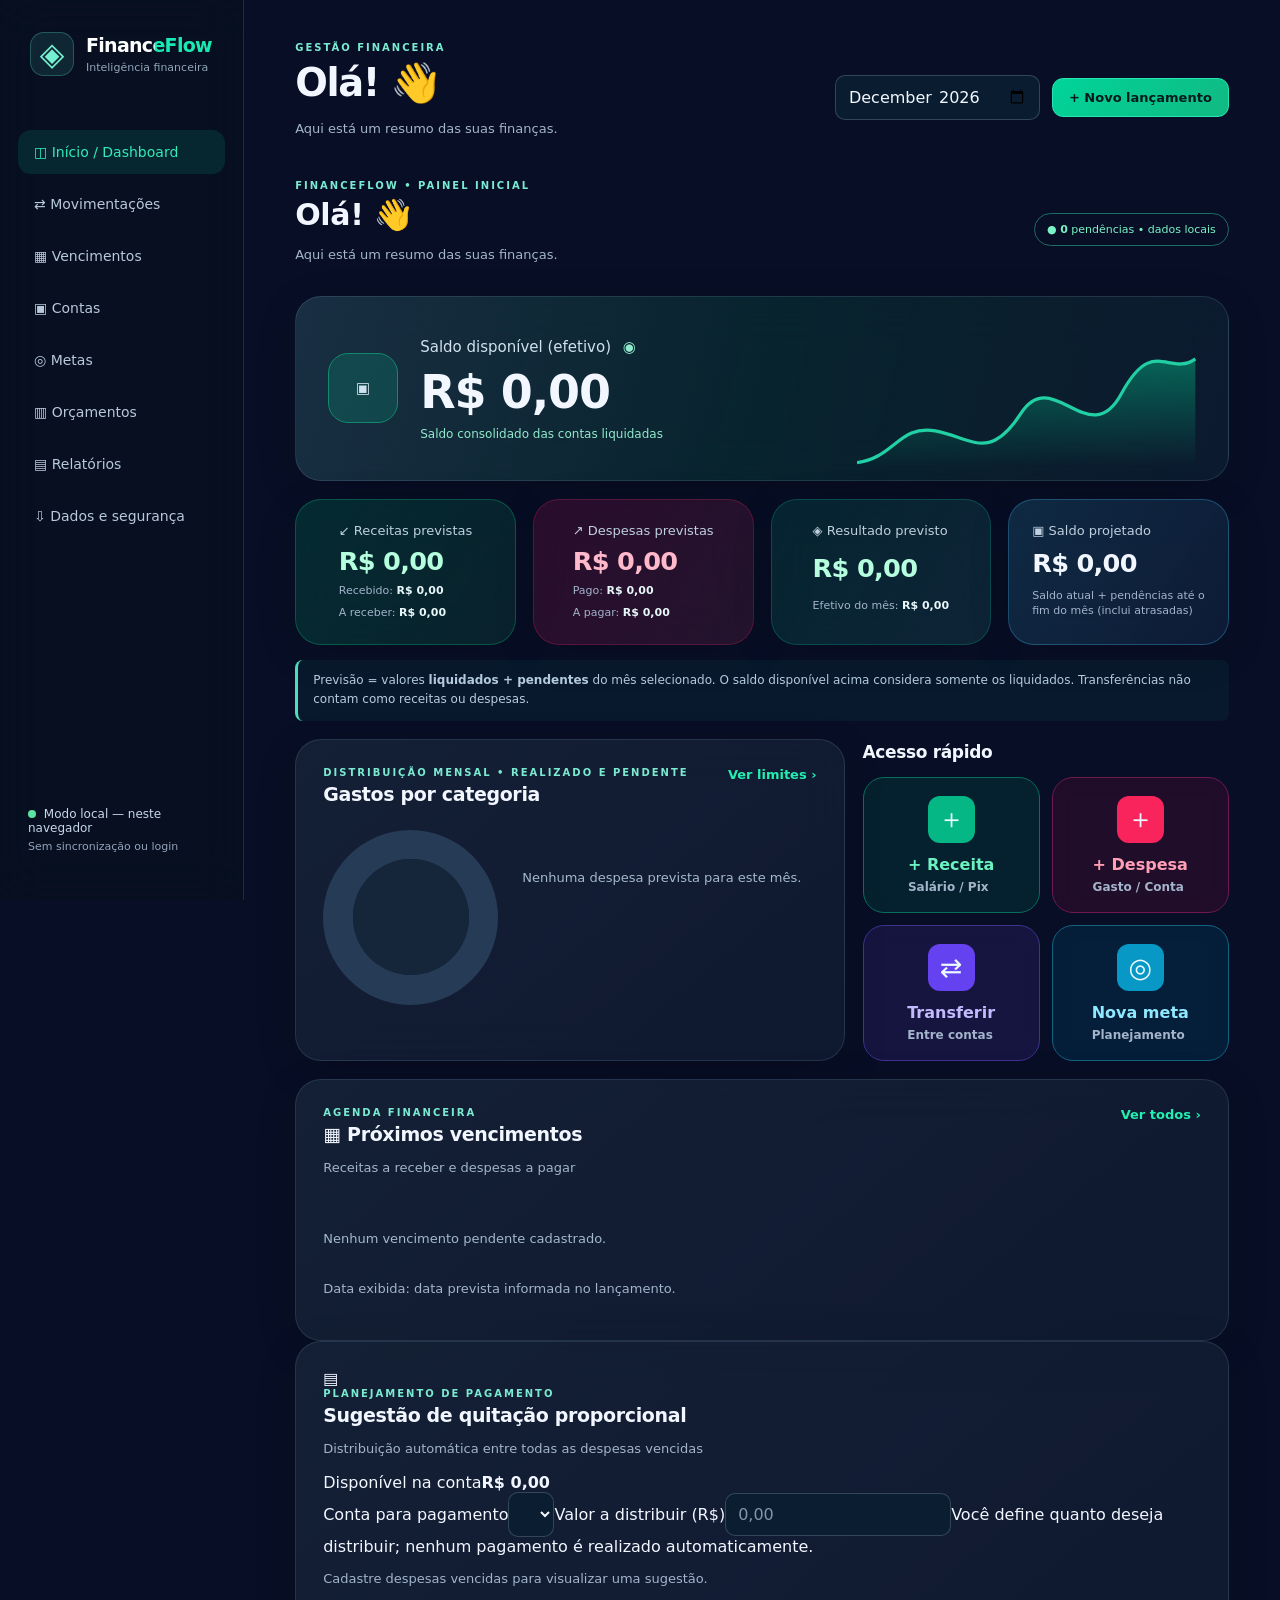
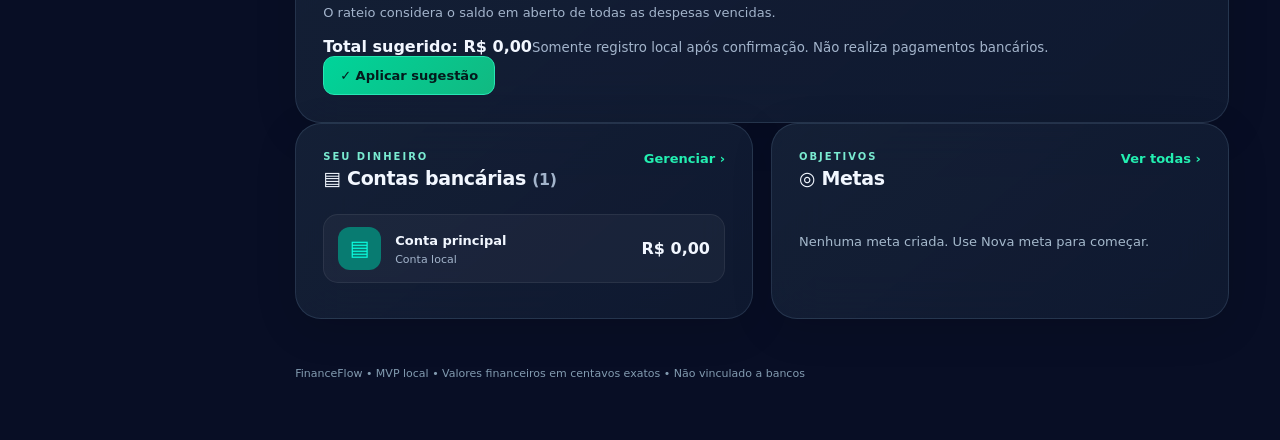
==== commit 6988fdfb: "fix(deploy): sincronizar layout e rateio proporcional em public" ====
--- a/public/index.html
+++ b/public/index.html
@@ -4,7 +4,7 @@
 <div class="backdrop" aria-hidden="true"></div>
 <div class="shell">
 <aside class="sidebar"><div class="brand"><span class="brandmark">◈</span><div><strong>FinanceFlow</strong><small>Inteligência financeira</small></div></div><nav aria-label="Navegação"><a href="#dashboard" class="nav active">◫ Início / Dashboard</a><a href="#movimentos" class="nav">⇄ Movimentações</a><a href="#agenda" class="nav">▦ Vencimentos</a><a href="#contas" class="nav">▣ Contas</a><a href="#metas" class="nav">◎ Metas</a><a href="#planejamento" class="nav">▥ Orçamentos</a><a href="#relatorios" class="nav">▤ Relatórios</a><a href="#dados" class="nav">⇩ Dados e segurança</a></nav><div class="sidebottom"><span class="statusdot"></span> Modo local — neste navegador <small>Sem sincronização ou login</small></div></aside>
-<main class="main"><div class="mobile-brand"><span class="mobile-logo">▥</span><strong>Finance<span>Flow</span></strong><span class="mobile-indicator" title="Armazenamento local">● Local</span></div><header class="top"><div><p class="eyebrow">GESTÃO FINANCEIRA</p><h1>Olá! 👋</h1><p class="muted">Aqui está um resumo das suas finanças.</p></div><div class="topactions"><label class="visually-hidden" for="month">Mês de referência</label><input id="month" type="month"><button id="new-transaction" class="primary">+ Novo lançamento</button></div></header>
+<main class="main"><div class="mobile-brand"><span class="mobile-logo">▥</span><strong>Finance<span>Flow</span></strong><span class="mobile-indicator" title="Dados armazenados apenas neste navegador"><span class="statusdot"></span> Local</span></div><header class="top"><div><p class="eyebrow">GESTÃO FINANCEIRA</p><h1>Olá! 👋</h1><p class="muted">Aqui está um resumo das suas finanças.</p></div><div class="topactions"><label class="visually-hidden" for="month">Mês de referência</label><input id="month" type="month"><button id="new-transaction" class="primary">+ Novo lançamento</button></div></header>
 <div id="notice" role="status" aria-live="polite"></div>
 <section id="dashboard" data-page="dashboard" aria-label="Dashboard inicial">
 <div class="welcome"><div><p class="eyebrow">FINANCEFLOW • PAINEL INICIAL</p><h2>Olá! 👋</h2><p class="muted">Aqui está um resumo das suas finanças.</p></div><span class="local-chip">● <strong id="pending">0</strong> pendências • dados locais</span></div>
@@ -18,9 +18,18 @@
 <div class="dashboard-mid"><section class="glass panel"><div class="panelhead"><div><p class="eyebrow">DISTRIBUIÇÃO MENSAL • REALIZADO E PENDENTE</p><h2>Gastos por categoria</h2></div><a href="#planejamento" class="textlink">Ver limites ›</a></div><div class="chart-layout"><div id="donut" class="donut" role="img" aria-label="Distribuição das despesas"><div class="donut-center"><strong id="donut-total">R$ 0,00</strong><small>Total</small></div></div><div id="bars" class="bars"></div></div></section>
 <section class="actions-panel"><h2>Acesso rápido</h2><div class="quick-grid"><button class="quick quick-income" data-quick="income"><b>＋</b><span><strong>+ Receita</strong><small>Salário / Pix</small></span></button><button class="quick quick-expense" data-quick="expense"><b>＋</b><span><strong>+ Despesa</strong><small>Gasto / Conta</small></span></button><button class="quick quick-transfer" data-quick="transfer"><b>⇄</b><span><strong>Transferir</strong><small>Entre contas</small></span></button><button class="quick quick-goal" data-quick="goal"><b>◎</b><span><strong>Nova meta</strong><small>Planejamento</small></span></button></div></section></div>
 <section class="glass panel dashboard-panel" id="vencimentos"><div class="panelhead"><div><p class="eyebrow">AGENDA FINANCEIRA</p><h2>▦ Próximos vencimentos</h2><p class="muted">Receitas a receber e despesas a pagar</p></div><a class="textlink" href="#agenda" id="all-pending">Ver todos ›</a></div><div id="upcoming"></div><p class="muted" id="pending-caption"></p></section>
+<section class="glass panel settlement-panel" aria-labelledby="settlement-title">
+ <div class="settlement-top">
+  <div class="settlement-title-area"><div class="settlement-symbol" aria-hidden="true">▤</div><div><p class="eyebrow">PLANEJAMENTO DE PAGAMENTO</p><h2 id="settlement-title">Sugestão de quitação proporcional</h2><p class="muted">Distribuição automática entre todas as despesas vencidas</p></div></div>
+  <div class="settlement-funds"><span>Disponível na conta</span><strong id="settlement-available">R$ 0,00</strong></div>
+ </div>
+ <div class="settlement-controls"><label>Conta para pagamento<select id="settlement-account" aria-label="Conta de origem da quitação"></select></label><label>Valor a distribuir (R$)<input id="settlement-budget" type="text" inputmode="decimal" placeholder="0,00" aria-describedby="settlement-help"></label><span id="settlement-help" class="settlement-help">Você define quanto deseja distribuir; nenhum pagamento é realizado automaticamente.</span></div>
+ <div id="settlement-items" class="settlement-items" aria-live="polite"><p class="muted">Cadastre despesas vencidas para visualizar uma sugestão.</p></div>
+ <div class="settlement-footer"><div><p id="settlement-explain" class="muted">O rateio considera o saldo em aberto de todas as despesas vencidas.</p><strong id="settlement-total">Total sugerido: R$ 0,00</strong><small>Somente registro local após confirmação. Não realiza pagamentos bancários.</small></div><button id="settlement-apply" type="button" class="primary settlement-action" disabled>✓ Aplicar sugestão</button></div>
+ </section>
 <div class="dashboard-mid dashboard-bottom"><section class="glass panel"><div class="panelhead"><div><p class="eyebrow">SEU DINHEIRO</p><h2>▤ Contas bancárias <small id="account-count"></small></h2></div><a href="#contas" class="textlink">Gerenciar ›</a></div><div id="home-accounts" class="home-accounts"></div></section><section class="glass panel"><div class="panelhead"><div><p class="eyebrow">OBJETIVOS</p><h2>◎ Metas</h2></div><a href="#metas" class="textlink">Ver todas ›</a></div><div id="home-goals"></div></section></div></section>
-<section id="agenda" data-page="agenda" hidden class="glass panel section"><div class="panelhead"><div><p class="eyebrow">AGENDA FINANCEIRA</p><h2>Vencimentos previstos</h2><p class="muted">Receitas a receber e despesas a pagar — incluindo atrasadas e meses futuros</p></div><button type="button" id="new-due" class="secondary">+ Novo vencimento</button></div><div id="all-upcoming" class="agenda-list"></div><p class="muted" id="agenda-caption"></p></section>
-<section id="movimentos" data-page="movimentos" hidden class="glass panel section"><div class="panelhead"><div><p class="eyebrow">CONTROLE</p><h2>Movimentações</h2></div><button id="open-tx" class="secondary">+ Adicionar</button></div><div class="toolbar"><input id="search" type="search" aria-label="Pesquisar lançamentos" placeholder="Pesquisar descrição ou categoria"><select id="filter-type" aria-label="Filtrar tipo"><option value="">Todos os tipos</option><option value="income">Receitas</option><option value="expense">Despesas</option><option value="transfer">Transferências</option></select><select id="filter-status" aria-label="Filtrar situação"><option value="">Todos os status</option><option value="paid">Liquidados</option><option value="pending">Pendentes</option></select></div><div class="tablewrap"><table><thead><tr><th>Data</th><th>Descrição / categoria</th><th>Conta</th><th>Situação</th><th>Valor</th><th>Ação</th></tr></thead><tbody id="transactions"></tbody></table></div></section>
+<section id="agenda" data-page="agenda" hidden class="glass panel section"><div class="panelhead"><div><p class="eyebrow">AGENDA FINANCEIRA</p><h2>Vencimentos previstos</h2><p class="muted">Receitas: dia previsto do recebimento • Despesas: último dia para pagar</p></div><button type="button" id="new-due" class="secondary">+ Novo vencimento</button></div><div id="all-upcoming" class="agenda-list"></div><p class="muted" id="agenda-caption"></p></section>
+<section id="movimentos" data-page="movimentos" hidden class="glass panel section"><div class="panelhead"><div><p class="eyebrow">CONTROLE</p><h2>Movimentações</h2></div><button id="open-tx" class="secondary">+ Adicionar</button></div><div class="toolbar"><input id="search" type="search" aria-label="Pesquisar lançamentos" placeholder="Pesquisar descrição ou categoria"><select id="filter-type" aria-label="Filtrar tipo"><option value="">Todos os tipos</option><option value="income">Receitas</option><option value="expense">Despesas</option><option value="transfer">Transferências</option></select><select id="filter-status" aria-label="Filtrar situação"><option value="">Todos os status</option><option value="paid">Liquidados</option><option value="pending">Pendentes</option></select></div><div class="tablewrap"><table><thead><tr><th>Recebimento / Vencimento</th><th>Descrição / categoria</th><th>Conta</th><th>Situação</th><th>Valor</th><th>Ação</th></tr></thead><tbody id="transactions"></tbody></table></div></section>
 <section id="contas" data-page="contas" hidden class="glass panel section"><div class="panelhead"><div><p class="eyebrow">PATRIMÔNIO</p><h2>Minhas contas</h2></div><button id="open-account" class="secondary">+ Nova conta</button></div><div id="accounts" class="accountgrid"></div></section>
 <section id="metas" data-page="metas" hidden class="glass panel section"><div class="panelhead"><div><p class="eyebrow">OBJETIVOS PESSOAIS</p><h2>Metas financeiras</h2></div><button id="open-goal" class="secondary">+ Nova meta</button></div><p class="muted">Aportes nas metas são apenas acompanhamento e não debitam das contas.</p><div id="goals-list"></div></section>
 <section id="planejamento" data-page="planejamento" hidden class="glass panel section"><div class="panelhead"><div><p class="eyebrow">PLANEJAMENTO</p><h2>Orçamentos mensais</h2></div></div><p class="muted">Defina limites por categoria de despesa e acompanhe o gasto liquidado no mês.</p><form id="budget-form" class="inlineform"><label>Categoria<select id="budget-category"></select></label><label>Limite (R$)<input id="budget-amount" placeholder="500,00" inputmode="decimal" required></label><button class="primary" type="submit">Salvar limite</button></form><div id="budgets"></div></section>
@@ -28,7 +37,7 @@
 <section id="cartoes" data-page="cartoes" hidden class="glass panel section"><h2>Cartões</h2><p class="muted">Gestão de faturas, limites e compras parceladas ainda não disponível nesta versão. Nenhuma despesa é contabilizada automaticamente a partir de cartões.</p></section>
 <section id="dados" data-page="dados" hidden class="glass panel section"><div class="panelhead"><div><p class="eyebrow">PRIVACIDADE E CONTINUIDADE</p><h2>Dados e segurança</h2></div></div><p>As informações são guardadas exclusivamente neste navegador (localStorage). Não existe conta de usuário, criptografia de dados em repouso, backup automático ou sincronização em nuvem nesta versão. Não use em computadores compartilhados.</p><div class="toolbar"><button id="export-json" class="secondary">Exportar backup JSON</button><button id="export-csv" class="secondary">Exportar CSV</button><label class="secondary filelabel">Restaurar JSON<input type="file" id="import-json" accept=".json,application/json" hidden></label><button id="clear-data" class="danger">Apagar dados locais</button></div><p class="muted">A restauração substitui todos os registros locais após confirmação. Guarde os backups em local protegido.</p><details><summary>Auditoria local</summary><div id="audit"></div></details></section>
 <footer>FinanceFlow • MVP local • Valores financeiros em centavos exatos • Não vinculado a bancos</footer></main></div><nav class="bottom-nav" aria-label="Navegação principal no celular"><a href="#dashboard" class="bottom-item active"><span>▦</span>Início</a><a href="#movimentos" class="bottom-item"><span>◷</span>Histórico</a><button id="bottom-add" class="bottom-plus" aria-label="Adicionar lançamento">＋</button><a href="#cartoes" class="bottom-item"><span>▱</span>Cartões</a><a href="#relatorios" class="bottom-item"><span>▥</span>Relatórios</a><div class="bottom-secondary"><a href="#agenda">Vencimentos</a><a href="#planejamento">Categorias</a><a href="#metas">Metas</a><a href="#relatorios">Inteligência</a><a href="#dados">Dados</a></div></nav>
-<dialog id="tx-dialog" aria-labelledby="tx-title"><form id="tx-form" class="modalform"><h2 id="tx-title">Novo lançamento</h2><label>Tipo<select name="type" id="tx-type"><option value="expense">Despesa</option><option value="income">Receita</option><option value="transfer">Transferência</option></select></label><label>Descrição<input name="description" maxlength="180" placeholder="Ex.: Mercado semanal" required></label><label>Valor (R$)<input name="amount" placeholder="120,50" inputmode="decimal" required></label><label>Data (movimento ou previsão)<input name="date" type="date" required></label><label>Situação<select name="status"><option value="paid">Liquidado</option><option value="pending">Pendente</option></select></label><label>Conta de origem<select id="tx-account" name="accountId"></select></label><label id="tx-to-wrap" hidden>Conta de destino<select name="toAccountId" id="tx-to"></select></label><label id="tx-category-wrap">Categoria<select id="tx-category" name="category"></select></label><div class="modalactions"><button type="button" class="secondary cancel">Cancelar</button><button type="submit" class="primary">Salvar lançamento</button></div></form></dialog>
+<dialog id="tx-dialog" aria-labelledby="tx-title"><form id="tx-form" class="modalform"><h2 id="tx-title">Novo lançamento</h2><label>Tipo<select name="type" id="tx-type"><option value="expense">Despesa</option><option value="income">Receita</option><option value="transfer">Transferência</option></select></label><label>Descrição<input id="tx-description" name="description" maxlength="180" placeholder="Ex.: Supermercado, Spotify, farmácia" autocomplete="off" aria-describedby="tx-description-hint" required><small id="tx-description-hint" class="date-field-hint">Descreva o lançamento para receber sugestões de categoria.</small></label><label>Valor (R$)<input name="amount" placeholder="120,50" inputmode="decimal" required></label><label><span id="tx-date-label">Vencimento (último dia para pagar)</span><input id="tx-date" name="date" type="date" aria-describedby="tx-date-hint" required><small id="tx-date-hint" class="date-field-hint">Esta é a data limite para pagar em dia. Só ficará em atraso a partir do dia seguinte, se ainda estiver pendente.</small></label><label>Situação<select name="status"><option value="paid">Liquidado</option><option value="pending">Pendente</option></select></label><label>Conta de origem<select id="tx-account" name="accountId"></select></label><label id="tx-to-wrap" hidden>Conta de destino<select name="toAccountId" id="tx-to"></select></label><label id="tx-category-wrap">Categoria<select id="tx-category" name="category" required></select><small class="date-field-hint">Você pode escolher qualquer categoria, independentemente da sugestão.</small></label><div id="category-suggestion" class="category-suggestion" aria-live="polite" hidden></div><p id="tx-edit-hint" class="muted" hidden>Ao salvar a edição, saldos, indicadores e vencimentos serão recalculados. O histórico da alteração ficará na auditoria local.</p><div class="modalactions"><button type="button" class="secondary cancel">Cancelar</button><button id="tx-save" type="submit" class="primary">Salvar lançamento</button></div></form></dialog>
 <dialog id="goal-dialog" aria-labelledby="goal-title"><form id="goal-form" class="modalform"><h2 id="goal-title">Nova meta</h2><label>Objetivo<input name="name" maxlength="80" required placeholder="Ex.: Viagem"></label><label>Valor desejado (R$)<input name="target" inputmode="decimal" placeholder="6.000,00" required></label><div class="modalactions"><button type="button" class="secondary cancel">Cancelar</button><button type="submit" class="primary">Criar meta</button></div></form></dialog>
 <dialog id="account-dialog" aria-labelledby="account-title"><form id="account-form" class="modalform"><h2 id="account-title">Nova conta</h2><label>Nome da conta<input name="name" maxlength="80" required placeholder="Ex.: Carteira"></label><label>Saldo inicial (R$)<input name="opening" inputmode="decimal" placeholder="0,00" value="0,00" required></label><p class="muted">O saldo inicial é o patrimônio existente antes dos lançamentos registrados.</p><div class="modalactions"><button type="button" class="secondary cancel">Cancelar</button><button type="submit" class="primary">Criar conta</button></div></form></dialog>
 <script type="module" src="./src/app.mjs"></script></body></html>
--- a/public/styles.css
+++ b/public/styles.css
@@ -155,3 +155,37 @@
 }
 @media(max-width:360px){.forecast-grid{grid-template-columns:1fr 1fr!important;}}
 @media(prefers-reduced-motion:reduce){.main > section[data-page]{animation:none;}}
+
+/* Assistente de categorias, sugestivo e transparente. */
+.category-suggestion{
+ display:grid;gap:9px;
+ border:1px solid rgba(70,222,181,.26);
+ background:linear-gradient(140deg,rgba(19,82,80,.23),rgba(20,43,67,.36));
+ border-radius:14px;padding:13px;
+}
+.suggestion-heading{color:#86f5d5;font-size:12px;font-weight:750}
+.suggestion-buttons{display:flex;flex-wrap:wrap;gap:9px}
+.suggestion-button{
+ display:grid;gap:5px;text-align:left;min-width:130px;
+ padding:10px 12px;border-radius:11px;border:1px solid rgba(100,210,188,.25);
+ background:rgba(10,36,55,.75);color:#e9fcf7;font-size:12px;
+}
+.suggestion-button small{font-size:10px;color:#9dbfd0}
+.suggestion-button:hover,.suggestion-button.chosen{
+ border-color:#39e7ad;background:rgba(12,121,92,.27);
+}
+.suggestion-note,.suggestion-empty,.suggestion-feedback{
+ margin:0;color:#b1ced4;line-height:1.45;font-size:11px;
+}
+.suggestion-feedback{color:#75efc0;font-weight:650}
+.date-field-hint{display:block;color:#9fb7cc;line-height:1.45;font-size:11px}
+.pill.overdue{color:#ffa3b3;background:rgba(160,25,58,.22);border-color:rgba(228,66,99,.33)}
+.pill.today{color:#ffdb8d;background:rgba(165,103,18,.18);border-color:rgba(240,170,70,.35)}
+.pill.success{color:#70f0be;background:rgba(22,119,92,.15);border-color:rgba(70,218,154,.27)}
+@media(max-width:480px){.suggestion-button{flex:1 1 120px}}
+
+/* Edição de lançamentos nas tabelas e na agenda */
+.due-actions{display:flex;flex-wrap:wrap;justify-content:flex-end;align-items:center;gap:6px}
+.due-actions .rowaction{white-space:nowrap}
+#tx-edit-hint{margin:0;padding:10px 12px;border-left:3px solid #57ddbc;border-radius:8px;background:rgba(18,70,68,.2)}
+@media(max-width:650px){.due-actions{justify-content:flex-start}}
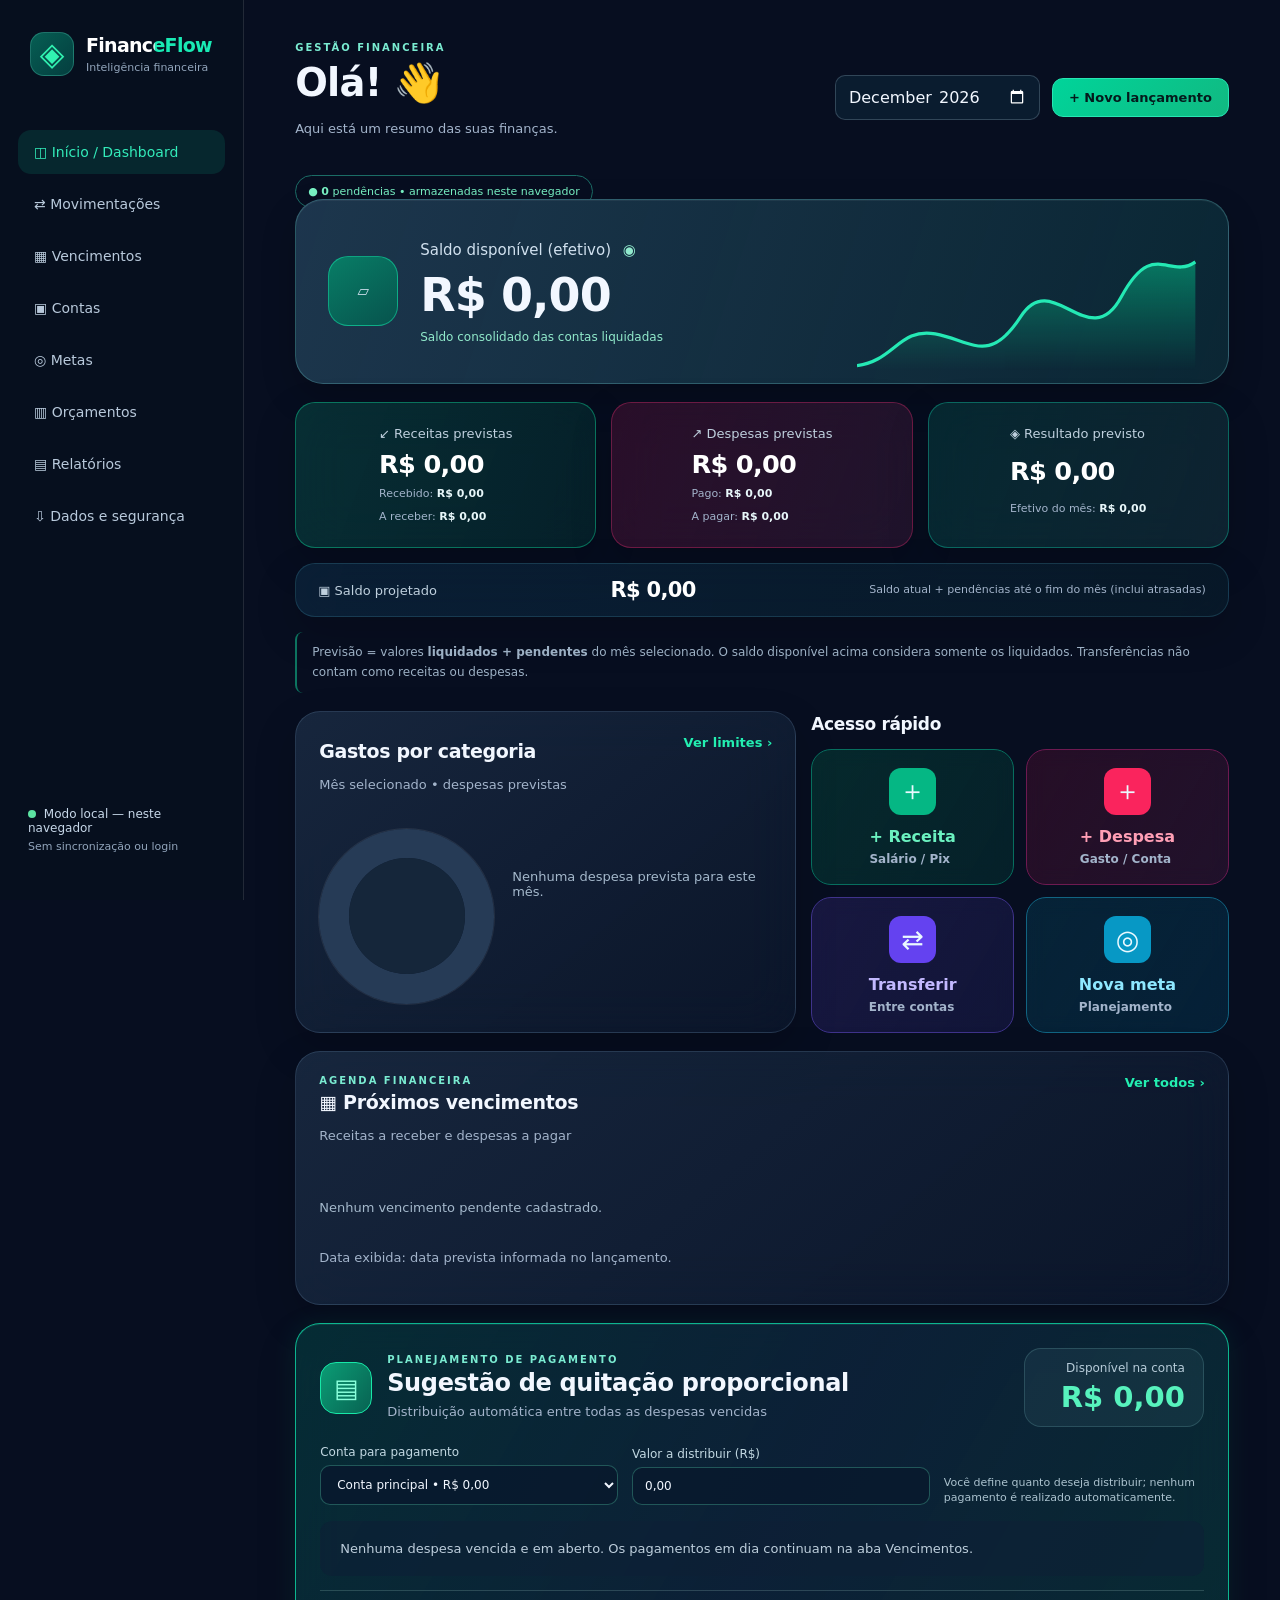
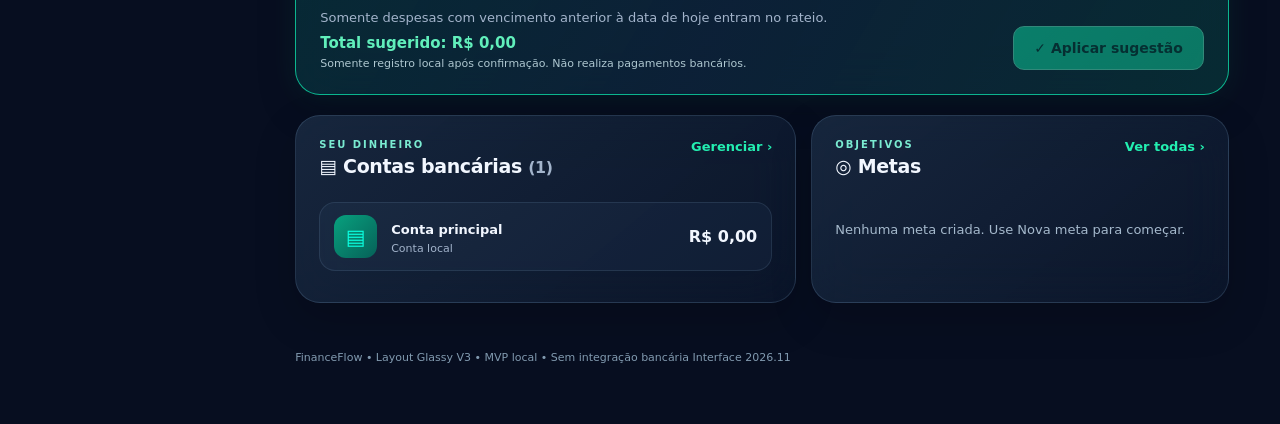
==== commit 1dc53da5: "fix(deploy): publicar layout Glassy V3 e legenda de categorias na pasta public" ====
--- a/public/index.html
+++ b/public/index.html
@@ -1,22 +1,22 @@
 <!doctype html>
-<html lang="pt-BR"><head><meta charset="utf-8"><meta name="viewport" content="width=device-width,initial-scale=1"><meta name="theme-color" content="#0c1726"><meta name="description" content="FinanceFlow: controle financeiro local e transparente"><title>FinanceFlow | Seu dinheiro em foco</title><link rel="stylesheet" href="./styles.css"></head>
-<body>
+<html lang="pt-BR"><head><meta charset="utf-8"><meta name="viewport" content="width=device-width,initial-scale=1"><meta name="theme-color" content="#0c1726"><meta name="description" content="FinanceFlow: controle financeiro local e transparente"><title>FinanceFlow | Seu dinheiro em foco</title><link rel="stylesheet" href="./styles.css?v=glassy-v3-20261104"></head>
+<body data-layout="financeflow-glassy-v3">
 <div class="backdrop" aria-hidden="true"></div>
 <div class="shell">
 <aside class="sidebar"><div class="brand"><span class="brandmark">◈</span><div><strong>FinanceFlow</strong><small>Inteligência financeira</small></div></div><nav aria-label="Navegação"><a href="#dashboard" class="nav active">◫ Início / Dashboard</a><a href="#movimentos" class="nav">⇄ Movimentações</a><a href="#agenda" class="nav">▦ Vencimentos</a><a href="#contas" class="nav">▣ Contas</a><a href="#metas" class="nav">◎ Metas</a><a href="#planejamento" class="nav">▥ Orçamentos</a><a href="#relatorios" class="nav">▤ Relatórios</a><a href="#dados" class="nav">⇩ Dados e segurança</a></nav><div class="sidebottom"><span class="statusdot"></span> Modo local — neste navegador <small>Sem sincronização ou login</small></div></aside>
-<main class="main"><div class="mobile-brand"><span class="mobile-logo">▥</span><strong>Finance<span>Flow</span></strong><span class="mobile-indicator" title="Dados armazenados apenas neste navegador"><span class="statusdot"></span> Local</span></div><header class="top"><div><p class="eyebrow">GESTÃO FINANCEIRA</p><h1>Olá! 👋</h1><p class="muted">Aqui está um resumo das suas finanças.</p></div><div class="topactions"><label class="visually-hidden" for="month">Mês de referência</label><input id="month" type="month"><button id="new-transaction" class="primary">+ Novo lançamento</button></div></header>
+<main class="main"><div class="mobile-brand"><span class="mobile-logo" aria-hidden="true"><svg viewBox="0 0 28 28" width="25" height="25" fill="none"><rect x="4" y="15" width="4" height="9" rx="2" fill="currentColor"/><rect x="12" y="9" width="4" height="15" rx="2" fill="currentColor"/><rect x="20" y="4" width="4" height="20" rx="2" fill="currentColor"/></svg></span><strong>Finance<span>Flow</span></strong><div class="mobile-head-actions"><span class="head-notification" title="Notificações automáticas ainda não disponíveis" aria-hidden="true"><svg width="21" height="21" viewBox="0 0 24 24" fill="none" stroke="currentColor" stroke-width="1.8" stroke-linecap="round" stroke-linejoin="round"><path d="M18 8a6 6 0 0 0-12 0c0 7-3 7-3 9h18c0-2-3-2-3-9"/><path d="M10 21h4"/></svg></span><span class="head-avatar" aria-label="FinanceFlow, dados locais">FF</span></div></div><header class="top"><div><p class="eyebrow">GESTÃO FINANCEIRA</p><h1>Olá! 👋</h1><p class="muted">Aqui está um resumo das suas finanças.</p></div><div class="topactions"><label class="visually-hidden" for="month">Mês de referência</label><input id="month" type="month"><button id="new-transaction" class="primary">+ Novo lançamento</button></div></header>
 <div id="notice" role="status" aria-live="polite"></div>
 <section id="dashboard" data-page="dashboard" aria-label="Dashboard inicial">
-<div class="welcome"><div><p class="eyebrow">FINANCEFLOW • PAINEL INICIAL</p><h2>Olá! 👋</h2><p class="muted">Aqui está um resumo das suas finanças.</p></div><span class="local-chip">● <strong id="pending">0</strong> pendências • dados locais</span></div>
-<article class="glass hero-balance"><div class="hero-copy"><span class="hero-icon" aria-hidden="true">▣</span><div><span>Saldo disponível (efetivo) <button id="toggle-balance" class="iconbutton" aria-label="Ocultar ou mostrar valores">◉</button></span><strong id="balance">R$ 0,00</strong><small>Saldo consolidado das contas liquidadas</small></div></div><div class="hero-art" aria-hidden="true"><svg viewBox="0 0 320 110" preserveAspectRatio="none"><defs><linearGradient id="linegrad" x1="0" x2="0" y1="0" y2="1"><stop offset="0" stop-color="#04dd99" stop-opacity=".45"/><stop offset="1" stop-color="#04dd99" stop-opacity="0"/></linearGradient></defs><path d="M0 105 C35 101 40 70 74 76 S125 105 155 60 S220 96 250 42 S295 27 320 10 V110 H0Z" fill="url(#linegrad)"/><path d="M0 105 C35 101 40 70 74 76 S125 105 155 60 S220 96 250 42 S295 27 320 10" fill="none" stroke="#26f0b9" stroke-width="3"/></svg></div></article>
+<div class="dashboard-context"><span class="local-chip"><span aria-hidden="true">●</span> <strong id="pending">0</strong> pendências • armazenadas neste navegador</span></div>
+<article class="glass hero-balance"><div class="hero-copy"><span class="hero-icon" aria-hidden="true">▱</span><div><span>Saldo disponível (efetivo) <button id="toggle-balance" class="iconbutton" aria-label="Ocultar ou mostrar valores">◉</button></span><strong id="balance">R$ 0,00</strong><small>Saldo consolidado das contas liquidadas</small></div></div><div class="hero-art" aria-hidden="true"><svg viewBox="0 0 320 110" preserveAspectRatio="none"><defs><linearGradient id="linegrad" x1="0" x2="0" y1="0" y2="1"><stop offset="0" stop-color="#04dd99" stop-opacity=".45"/><stop offset="1" stop-color="#04dd99" stop-opacity="0"/></linearGradient></defs><path d="M0 105 C35 101 40 70 74 76 S125 105 155 60 S220 96 250 42 S295 27 320 10 V110 H0Z" fill="url(#linegrad)"/><path d="M0 105 C35 101 40 70 74 76 S125 105 155 60 S220 96 250 42 S295 27 320 10" fill="none" stroke="#26f0b9" stroke-width="3"/></svg></div></article>
 <div class="stats summary-grid forecast-grid" aria-label="Previsões financeiras mensais">
 <article class="glass stat stat-income"><span>↙ Receitas previstas</span><strong id="income">R$ 0,00</strong><small>Recebido: <b id="income-paid">R$ 0,00</b></small><small>A receber: <b id="income-pending">R$ 0,00</b></small></article>
 <article class="glass stat stat-expense"><span>↗ Despesas previstas</span><strong id="expense">R$ 0,00</strong><small>Pago: <b id="expense-paid">R$ 0,00</b></small><small>A pagar: <b id="expense-pending">R$ 0,00</b></small></article>
 <article class="glass stat stat-savings"><span>◈ Resultado previsto</span><strong id="month-result">R$ 0,00</strong><small>Efetivo do mês: <b id="actual-result">R$ 0,00</b></small></article>
 <article class="glass stat stat-projection"><span>▣ Saldo projetado</span><strong id="forecast-balance">R$ 0,00</strong><small>Saldo atual + pendências até o fim do mês (inclui atrasadas)</small></article>
 </div><p class="forecast-explainer">Previsão = valores <strong>liquidados + pendentes</strong> do mês selecionado. O saldo disponível acima considera somente os liquidados. Transferências não contam como receitas ou despesas.</p>
-<div class="dashboard-mid"><section class="glass panel"><div class="panelhead"><div><p class="eyebrow">DISTRIBUIÇÃO MENSAL • REALIZADO E PENDENTE</p><h2>Gastos por categoria</h2></div><a href="#planejamento" class="textlink">Ver limites ›</a></div><div class="chart-layout"><div id="donut" class="donut" role="img" aria-label="Distribuição das despesas"><div class="donut-center"><strong id="donut-total">R$ 0,00</strong><small>Total</small></div></div><div id="bars" class="bars"></div></div></section>
-<section class="actions-panel"><h2>Acesso rápido</h2><div class="quick-grid"><button class="quick quick-income" data-quick="income"><b>＋</b><span><strong>+ Receita</strong><small>Salário / Pix</small></span></button><button class="quick quick-expense" data-quick="expense"><b>＋</b><span><strong>+ Despesa</strong><small>Gasto / Conta</small></span></button><button class="quick quick-transfer" data-quick="transfer"><b>⇄</b><span><strong>Transferir</strong><small>Entre contas</small></span></button><button class="quick quick-goal" data-quick="goal"><b>◎</b><span><strong>Nova meta</strong><small>Planejamento</small></span></button></div></section></div>
+<div class="dashboard-mid"><section class="glass panel"><div class="panelhead"><div><h2>Gastos por categoria</h2><p class="muted chart-period">Mês selecionado • despesas previstas</p></div><a href="#planejamento" class="textlink">Ver limites ›</a></div><div class="chart-layout"><div id="donut" class="donut" role="img" aria-label="Distribuição das despesas"><div class="donut-center"><strong id="donut-total">R$ 0,00</strong><small>Total</small></div></div><div id="bars" class="bars"></div></div></section>
+<section class="actions-panel"><h2 class="quick-heading">Acesso rápido</h2><div class="quick-grid"><button class="quick quick-income" data-quick="income"><b>＋</b><span><strong>+ Receita</strong><small>Salário / Pix</small></span></button><button class="quick quick-expense" data-quick="expense"><b>＋</b><span><strong>+ Despesa</strong><small>Gasto / Conta</small></span></button><button class="quick quick-transfer" data-quick="transfer"><b>⇄</b><span><strong>Transferir</strong><small>Entre contas</small></span></button><button class="quick quick-goal" data-quick="goal"><b>◎</b><span><strong>Nova meta</strong><small>Planejamento</small></span></button></div></section></div>
 <section class="glass panel dashboard-panel" id="vencimentos"><div class="panelhead"><div><p class="eyebrow">AGENDA FINANCEIRA</p><h2>▦ Próximos vencimentos</h2><p class="muted">Receitas a receber e despesas a pagar</p></div><a class="textlink" href="#agenda" id="all-pending">Ver todos ›</a></div><div id="upcoming"></div><p class="muted" id="pending-caption"></p></section>
 <section class="glass panel settlement-panel" aria-labelledby="settlement-title">
  <div class="settlement-top">
@@ -36,8 +36,8 @@
 <section id="relatorios" data-page="relatorios" hidden class="glass panel section"><div class="panelhead"><div><p class="eyebrow">ANÁLISE DO MÊS • PREVISTO E REALIZADO</p><h2>Relatório financeiro</h2></div></div><div id="monthly-report"></div></section>
 <section id="cartoes" data-page="cartoes" hidden class="glass panel section"><h2>Cartões</h2><p class="muted">Gestão de faturas, limites e compras parceladas ainda não disponível nesta versão. Nenhuma despesa é contabilizada automaticamente a partir de cartões.</p></section>
 <section id="dados" data-page="dados" hidden class="glass panel section"><div class="panelhead"><div><p class="eyebrow">PRIVACIDADE E CONTINUIDADE</p><h2>Dados e segurança</h2></div></div><p>As informações são guardadas exclusivamente neste navegador (localStorage). Não existe conta de usuário, criptografia de dados em repouso, backup automático ou sincronização em nuvem nesta versão. Não use em computadores compartilhados.</p><div class="toolbar"><button id="export-json" class="secondary">Exportar backup JSON</button><button id="export-csv" class="secondary">Exportar CSV</button><label class="secondary filelabel">Restaurar JSON<input type="file" id="import-json" accept=".json,application/json" hidden></label><button id="clear-data" class="danger">Apagar dados locais</button></div><p class="muted">A restauração substitui todos os registros locais após confirmação. Guarde os backups em local protegido.</p><details><summary>Auditoria local</summary><div id="audit"></div></details></section>
-<footer>FinanceFlow • MVP local • Valores financeiros em centavos exatos • Não vinculado a bancos</footer></main></div><nav class="bottom-nav" aria-label="Navegação principal no celular"><a href="#dashboard" class="bottom-item active"><span>▦</span>Início</a><a href="#movimentos" class="bottom-item"><span>◷</span>Histórico</a><button id="bottom-add" class="bottom-plus" aria-label="Adicionar lançamento">＋</button><a href="#cartoes" class="bottom-item"><span>▱</span>Cartões</a><a href="#relatorios" class="bottom-item"><span>▥</span>Relatórios</a><div class="bottom-secondary"><a href="#agenda">Vencimentos</a><a href="#planejamento">Categorias</a><a href="#metas">Metas</a><a href="#relatorios">Inteligência</a><a href="#dados">Dados</a></div></nav>
+<footer>FinanceFlow • Layout Glassy V3 • MVP local • Sem integração bancária <span id="build-marker">Interface 2026.11</span></footer></main></div><nav class="bottom-nav" aria-label="Navegação principal no celular"><a href="#dashboard" class="bottom-item active"><span>▦</span>Início</a><a href="#movimentos" class="bottom-item"><span>◷</span>Histórico</a><button id="bottom-add" class="bottom-plus" aria-label="Adicionar lançamento">＋</button><a href="#cartoes" class="bottom-item"><span>▱</span>Cartões</a><a href="#relatorios" class="bottom-item"><span>▥</span>Relatórios</a><div class="bottom-secondary"><a href="#agenda">Vencimentos</a><a href="#planejamento">Categorias</a><a href="#metas">Metas</a><a href="#relatorios">Inteligência</a><a href="#dados">Dados</a></div></nav>
 <dialog id="tx-dialog" aria-labelledby="tx-title"><form id="tx-form" class="modalform"><h2 id="tx-title">Novo lançamento</h2><label>Tipo<select name="type" id="tx-type"><option value="expense">Despesa</option><option value="income">Receita</option><option value="transfer">Transferência</option></select></label><label>Descrição<input id="tx-description" name="description" maxlength="180" placeholder="Ex.: Supermercado, Spotify, farmácia" autocomplete="off" aria-describedby="tx-description-hint" required><small id="tx-description-hint" class="date-field-hint">Descreva o lançamento para receber sugestões de categoria.</small></label><label>Valor (R$)<input name="amount" placeholder="120,50" inputmode="decimal" required></label><label><span id="tx-date-label">Vencimento (último dia para pagar)</span><input id="tx-date" name="date" type="date" aria-describedby="tx-date-hint" required><small id="tx-date-hint" class="date-field-hint">Esta é a data limite para pagar em dia. Só ficará em atraso a partir do dia seguinte, se ainda estiver pendente.</small></label><label>Situação<select name="status"><option value="paid">Liquidado</option><option value="pending">Pendente</option></select></label><label>Conta de origem<select id="tx-account" name="accountId"></select></label><label id="tx-to-wrap" hidden>Conta de destino<select name="toAccountId" id="tx-to"></select></label><label id="tx-category-wrap">Categoria<select id="tx-category" name="category" required></select><small class="date-field-hint">Você pode escolher qualquer categoria, independentemente da sugestão.</small></label><div id="category-suggestion" class="category-suggestion" aria-live="polite" hidden></div><p id="tx-edit-hint" class="muted" hidden>Ao salvar a edição, saldos, indicadores e vencimentos serão recalculados. O histórico da alteração ficará na auditoria local.</p><div class="modalactions"><button type="button" class="secondary cancel">Cancelar</button><button id="tx-save" type="submit" class="primary">Salvar lançamento</button></div></form></dialog>
 <dialog id="goal-dialog" aria-labelledby="goal-title"><form id="goal-form" class="modalform"><h2 id="goal-title">Nova meta</h2><label>Objetivo<input name="name" maxlength="80" required placeholder="Ex.: Viagem"></label><label>Valor desejado (R$)<input name="target" inputmode="decimal" placeholder="6.000,00" required></label><div class="modalactions"><button type="button" class="secondary cancel">Cancelar</button><button type="submit" class="primary">Criar meta</button></div></form></dialog>
 <dialog id="account-dialog" aria-labelledby="account-title"><form id="account-form" class="modalform"><h2 id="account-title">Nova conta</h2><label>Nome da conta<input name="name" maxlength="80" required placeholder="Ex.: Carteira"></label><label>Saldo inicial (R$)<input name="opening" inputmode="decimal" placeholder="0,00" value="0,00" required></label><p class="muted">O saldo inicial é o patrimônio existente antes dos lançamentos registrados.</p><div class="modalactions"><button type="button" class="secondary cancel">Cancelar</button><button type="submit" class="primary">Criar conta</button></div></form></dialog>
-<script type="module" src="./src/app.mjs"></script></body></html>+<script type="module" src="./src/app.mjs?v=glassy-v3-20261104"></script></body></html>
--- a/public/styles.css
+++ b/public/styles.css
@@ -189,3 +189,121 @@
 .due-actions .rowaction{white-space:nowrap}
 #tx-edit-hint{margin:0;padding:10px 12px;border-left:3px solid #57ddbc;border-radius:8px;background:rgba(18,70,68,.2)}
 @media(max-width:650px){.due-actions{justify-content:flex-start}}
+
+/* FinanceFlow 2026 — identidade visual da referência e quitação proporcional */
+:root{color-scheme:dark;--ff-green:#12e8aa;--ff-navy:#071021;--ff-muted:#a6b8d0}
+body{background:#070e20}
+.backdrop{background:
+ radial-gradient(ellipse at 60% 8%,rgba(9,39,62,.45),transparent 44%),
+ radial-gradient(ellipse at 8% 85%,rgba(14,27,69,.52),transparent 43%),
+ linear-gradient(140deg,#050b1b 5%,#071226 57%,#060b1c 100%)}
+.glass{background:linear-gradient(140deg,rgba(26,43,67,.83),rgba(11,22,43,.86));border:1px solid rgba(130,169,202,.2);border-radius:25px;box-shadow:0 16px 42px rgba(0,0,0,.18)}
+.main{max-width:1450px}
+.top h1{letter-spacing:-.7px}
+.mobile-logo,.brandmark{background:linear-gradient(135deg,#065e53,#043e3f);color:#31f2b1}
+.mobile-brand strong span{color:var(--ff-green)}
+.hero-balance{background:linear-gradient(108deg,rgba(29,55,78,.95),rgba(10,42,53,.77)),#0b1b30;border-color:rgba(93,173,180,.37);border-radius:28px;box-shadow:inset 0 1px 0 rgba(255,255,255,.05),0 14px 35px #0003}
+.hero-copy>div>strong,#balance{letter-spacing:-.9px}
+.hero-art{opacity:.97}
+.hero-icon{background:linear-gradient(145deg,#087d66,#07534d);border:1px solid rgba(22,239,177,.48);color:#36f3b7}
+.forecast-grid{grid-template-columns:repeat(3,minmax(0,1fr));gap:15px}
+.forecast-grid .stat{border-radius:20px;min-width:0}
+.forecast-grid .stat strong{color:#fff;font-weight:800}
+.forecast-grid .stat-income{background:linear-gradient(110deg,rgba(9,87,78,.45),rgba(5,41,46,.65));border-color:rgba(15,222,158,.42)}
+.forecast-grid .stat-expense{background:linear-gradient(110deg,rgba(105,19,62,.36),rgba(40,22,48,.75));border-color:rgba(238,48,116,.35)}
+.forecast-grid .stat-savings{background:linear-gradient(110deg,rgba(6,87,80,.37),rgba(16,40,53,.8));border-color:rgba(16,205,169,.39)}
+.forecast-grid .stat-projection{grid-column:1/-1;min-height:0;display:flex;flex-wrap:wrap;align-items:center;justify-content:space-between;gap:12px;padding:14px 22px;background:linear-gradient(100deg,rgba(14,48,75,.5),rgba(9,34,48,.54));border-color:rgba(67,149,172,.25)}
+.forecast-grid .stat-projection span{font-size:13px}
+.forecast-grid .stat-projection strong{font-size:21px}
+.forecast-grid .stat-projection small{max-width:460px}
+.forecast-explainer{font-size:12px;background:transparent;border-left:2px solid rgba(20,232,168,.55);opacity:.86}
+.dashboard-mid{grid-template-columns:1.2fr 1fr;gap:15px}
+.panel{padding:23px}
+.panelhead h2{font-weight:750}
+.chart-layout{gap:18px}
+.donut{background:#25334a;border:0;box-shadow:0 0 0 1px #ffffff14}
+.donut-center{background:#101d33}
+.quick{border-radius:20px;transition:transform .16s ease,filter .16s ease}
+.quick:hover{transform:translateY(-2px)}
+.quick-income{background:linear-gradient(120deg,rgba(4,112,78,.28),rgba(5,43,47,.64))}
+.quick-expense{background:linear-gradient(120deg,rgba(111,16,55,.3),rgba(49,20,50,.6))}
+.quick-transfer{background:linear-gradient(120deg,rgba(68,50,149,.28),rgba(22,25,67,.68))}
+.quick-goal{background:linear-gradient(120deg,rgba(5,88,113,.29),rgba(5,42,67,.65))}
+.due-row{border-top-color:rgba(166,194,227,.12)}
+.due-amount{color:#ff9eba}
+.due-date{background:#182b46;border-color:#3e536b}
+.due-name{color:#f4f8ff}
+.home-account{background:rgba(87,119,156,.085);border-color:rgba(158,192,225,.13);border-radius:16px}
+.bank-icon{background:linear-gradient(135deg,#08a17e,#066158)}
+.goal-card{background:linear-gradient(125deg,#1d314d,#0c203a);border:1px solid rgba(133,166,207,.22)}
+.goal-card .bartrack{background:#2f4157}
+.goal-card .barfill{background:linear-gradient(90deg,#07cb8d,#1df0bc)}
+.bottom-nav{border-radius:22px 22px 0 0}
+.bottom-plus{background:linear-gradient(135deg,#04c791,#03a979);box-shadow:0 3px 34px rgba(0,230,159,.3)}
+/* Bloco principal de quitação: integrado ao dashboard, nunca uma simulação fictícia. */
+.settlement-panel{border:1px solid rgba(15,238,179,.72);background:
+ linear-gradient(120deg,rgba(5,71,71,.54),rgba(13,34,57,.91) 52%,rgba(8,54,58,.73));
+ box-shadow:inset 0 1px 0 rgba(101,252,204,.1),0 0 25px rgba(0,220,165,.085),0 16px 40px rgba(0,0,0,.16);margin:18px 0 20px;padding:24px}
+.settlement-top{display:flex;justify-content:space-between;align-items:center;gap:18px;margin-bottom:18px}
+.settlement-title-area{display:flex;align-items:center;gap:15px;min-width:0}
+.settlement-title-area h2{font-size:clamp(18px,2.1vw,24px);margin:4px 0}
+.settlement-title-area .muted{margin:5px 0 0}
+.settlement-symbol{display:grid;place-items:center;flex:none;width:52px;height:52px;border-radius:16px;background:linear-gradient(125deg,#0b9d75,#086252);border:1px solid #17e8a7;color:#89ffdb;font-size:26px}
+.settlement-funds{display:grid;gap:5px;padding:12px 18px;border-radius:17px;text-align:right;background:rgba(135,202,214,.075);border:1px solid rgba(135,205,205,.2);min-width:180px}
+.settlement-funds span{font-size:12px;color:#b7ccd9}
+.settlement-funds strong{color:#57f2bd;font-size:clamp(21px,2.6vw,29px)}
+.settlement-controls{display:flex;gap:14px;flex-wrap:wrap;align-items:end;margin:6px 0 16px}
+.settlement-controls label{display:grid;gap:6px;color:#c2d8e2;font-size:12px;min-width:175px;flex:1}
+.settlement-controls label input,.settlement-controls label select{width:100%;border-color:rgba(80,203,169,.35);background:rgba(9,26,46,.88)}
+.settlement-help{color:#acc3cf;font-size:11px;line-height:1.4;max-width:260px;flex:1}
+.settlement-items{display:grid;gap:6px}
+.settlement-item{display:grid;grid-template-columns:minmax(0,1fr) minmax(125px,200px) minmax(130px,210px);gap:14px;align-items:center;background:rgba(147,194,206,.085);border:1px solid rgba(153,204,204,.10);border-radius:12px;padding:10px 13px}
+.settlement-item-name{display:flex;align-items:center;gap:10px;min-width:0}
+.settlement-item-name strong{font-size:13px;font-weight:720;overflow-wrap:anywhere}
+.settlement-clock{display:grid;place-items:center;width:27px;height:27px;flex:none;border-radius:50%;font-size:17px;background:rgba(155,35,72,.21);color:#ffa1b6}
+.settlement-item-open{font-size:12px;color:#bbcad9}
+.settlement-item-allocated{font-size:13px;color:#61f0bb;font-weight:800;text-align:right}
+.settlement-footer{display:flex;justify-content:space-between;align-items:end;gap:20px;border-top:1px solid rgba(192,242,233,.18);margin-top:14px;padding-top:17px}
+.settlement-footer>div{display:grid;gap:5px}
+.settlement-footer p{margin:0;max-width:580px}
+.settlement-footer strong{font-size:15px;color:#61efbb}
+.settlement-footer small{font-size:11px;color:#aec7d0}
+.settlement-action{background:linear-gradient(135deg,#0beaac,#12d6a0);color:#043a31;border-color:#66ffd0;font-size:14px;white-space:nowrap;padding:13px 20px}
+.settlement-action:disabled{opacity:.45;cursor:not-allowed;filter:none}
+.settlement-empty,.settlement-warning{padding:20px;border-radius:12px;margin:0;background:rgba(14,33,54,.6);color:#bdcedc;font-size:13px}
+.settlement-warning{color:#ffc4a7;border:1px solid rgba(237,128,90,.25)}
+@media(max-width:1050px){.dashboard-mid{grid-template-columns:1fr}.settlement-controls{align-items:stretch}.settlement-help{align-self:center}}
+@media(max-width:750px){
+ .welcome{display:none}
+ .top{margin-bottom:16px}
+ .top h1{font-size:24px}
+ .hero-balance{min-height:140px;padding:18px}
+ .forecast-grid{grid-template-columns:repeat(2,minmax(0,1fr));gap:9px}
+ .forecast-grid .stat{padding:15px 11px}
+ .forecast-grid .stat-projection{grid-column:1/-1;padding:12px 15px}
+ .forecast-grid .stat-projection strong{font-size:20px}
+ .settlement-panel{padding:17px;margin:16px 0 18px;border-radius:22px}
+ .settlement-top{align-items:stretch;flex-direction:column}
+ .settlement-funds{min-width:0;text-align:left;display:flex;align-items:center;justify-content:space-between;gap:10px}
+ .settlement-funds span{max-width:180px}
+ .settlement-controls label{min-width:135px}
+ .settlement-help{max-width:none;flex:1 1 100%}
+ .settlement-item{grid-template-columns:minmax(0,1fr) auto;gap:5px 9px;padding:10px}
+ .settlement-item-name{grid-column:1/-1}
+ .settlement-item-open{grid-column:1}
+ .settlement-item-allocated{grid-column:2}
+ .settlement-footer{align-items:stretch;flex-direction:column;gap:13px}
+ .settlement-action{width:100%;text-align:center}
+ .due-row .due-actions{grid-column:3;grid-row:2;display:flex;justify-content:flex-end;flex-wrap:wrap;align-items:center}
+ .due-row .due-actions .secondary{grid-column:auto;grid-row:auto}
+ .due-row .due-amount{grid-column:2}
+}
+@media(max-width:400px){
+ .settlement-title-area{align-items:flex-start}
+ .settlement-title-area h2{font-size:18px}
+ .settlement-symbol{width:42px;height:42px}
+ .settlement-funds strong{font-size:20px}
+ .settlement-controls label{flex:1 1 100%}
+ .bottom-secondary a{font-size:9px}
+}
+@media(prefers-reduced-motion:reduce){.quick{transition:none}.quick:hover{transform:none}}
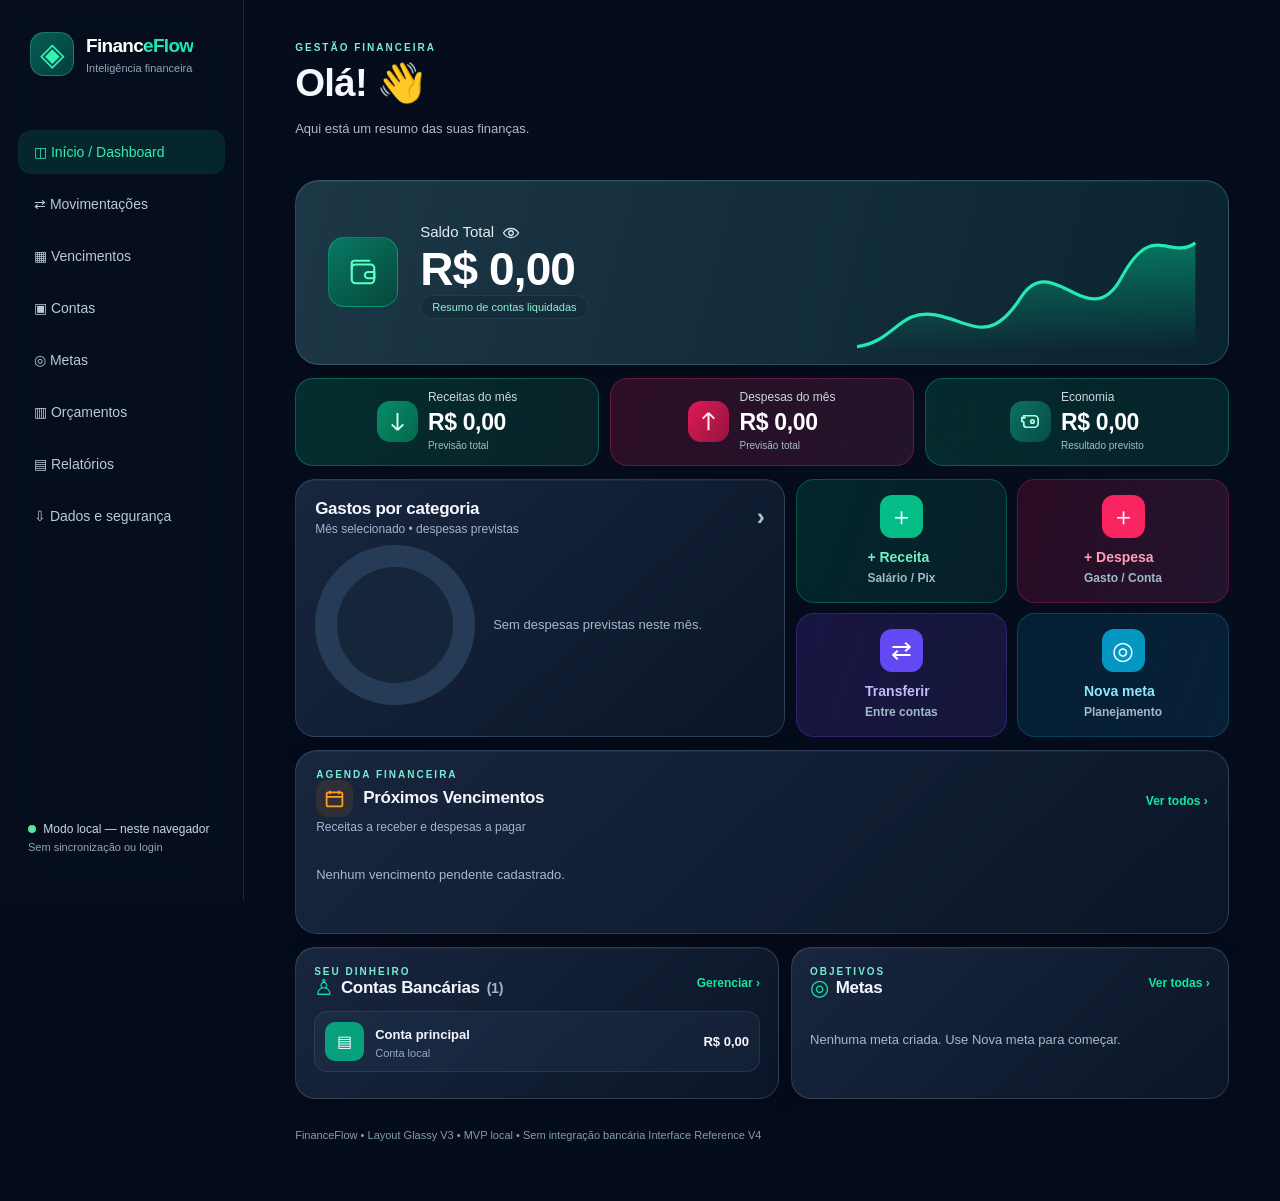
==== commit 5bc2ff2b: "fix(deploy): sincronizar layout Reference V4 com pasta public" ====
--- a/public/index.html
+++ b/public/index.html
@@ -1,24 +1,26 @@
 <!doctype html>
-<html lang="pt-BR"><head><meta charset="utf-8"><meta name="viewport" content="width=device-width,initial-scale=1"><meta name="theme-color" content="#0c1726"><meta name="description" content="FinanceFlow: controle financeiro local e transparente"><title>FinanceFlow | Seu dinheiro em foco</title><link rel="stylesheet" href="./styles.css?v=glassy-v3-20261104"></head>
-<body data-layout="financeflow-glassy-v3">
+<html lang="pt-BR"><head><meta charset="utf-8"><meta name="viewport" content="width=device-width,initial-scale=1"><meta name="theme-color" content="#0c1726"><meta name="description" content="FinanceFlow: controle financeiro local e transparente"><title>FinanceFlow | Seu dinheiro em foco</title><link rel="stylesheet" href="./styles.css?v=glassy-v3-20261104"><link rel="stylesheet" href="./dashboard-v4.css?v=reference-v4-20261104"></head>
+<body data-layout="financeflow-reference-v4">
 <div class="backdrop" aria-hidden="true"></div>
 <div class="shell">
 <aside class="sidebar"><div class="brand"><span class="brandmark">◈</span><div><strong>FinanceFlow</strong><small>Inteligência financeira</small></div></div><nav aria-label="Navegação"><a href="#dashboard" class="nav active">◫ Início / Dashboard</a><a href="#movimentos" class="nav">⇄ Movimentações</a><a href="#agenda" class="nav">▦ Vencimentos</a><a href="#contas" class="nav">▣ Contas</a><a href="#metas" class="nav">◎ Metas</a><a href="#planejamento" class="nav">▥ Orçamentos</a><a href="#relatorios" class="nav">▤ Relatórios</a><a href="#dados" class="nav">⇩ Dados e segurança</a></nav><div class="sidebottom"><span class="statusdot"></span> Modo local — neste navegador <small>Sem sincronização ou login</small></div></aside>
-<main class="main"><div class="mobile-brand"><span class="mobile-logo" aria-hidden="true"><svg viewBox="0 0 28 28" width="25" height="25" fill="none"><rect x="4" y="15" width="4" height="9" rx="2" fill="currentColor"/><rect x="12" y="9" width="4" height="15" rx="2" fill="currentColor"/><rect x="20" y="4" width="4" height="20" rx="2" fill="currentColor"/></svg></span><strong>Finance<span>Flow</span></strong><div class="mobile-head-actions"><span class="head-notification" title="Notificações automáticas ainda não disponíveis" aria-hidden="true"><svg width="21" height="21" viewBox="0 0 24 24" fill="none" stroke="currentColor" stroke-width="1.8" stroke-linecap="round" stroke-linejoin="round"><path d="M18 8a6 6 0 0 0-12 0c0 7-3 7-3 9h18c0-2-3-2-3-9"/><path d="M10 21h4"/></svg></span><span class="head-avatar" aria-label="FinanceFlow, dados locais">FF</span></div></div><header class="top"><div><p class="eyebrow">GESTÃO FINANCEIRA</p><h1>Olá! 👋</h1><p class="muted">Aqui está um resumo das suas finanças.</p></div><div class="topactions"><label class="visually-hidden" for="month">Mês de referência</label><input id="month" type="month"><button id="new-transaction" class="primary">+ Novo lançamento</button></div></header>
+<main class="main"><div class="mobile-brand"><span class="mobile-logo" aria-hidden="true"><svg viewBox="0 0 28 28" width="25" height="25" fill="none"><rect x="4" y="15" width="4" height="9" rx="2" fill="currentColor"/><rect x="12" y="9" width="4" height="15" rx="2" fill="currentColor"/><rect x="20" y="4" width="4" height="20" rx="2" fill="currentColor"/></svg></span><strong>Finance<span>Flow</span></strong><div class="mobile-head-actions"><span class="head-notification" title="Notificações automáticas ainda não disponíveis" aria-hidden="true"><svg width="21" height="21" viewBox="0 0 24 24" fill="none" stroke="currentColor" stroke-width="1.8" stroke-linecap="round" stroke-linejoin="round"><path d="M18 8a6 6 0 0 0-12 0c0 7-3 7-3 9h18c0-2-3-2-3-9"/><path d="M10 21h4"/></svg></span><span class="head-avatar" aria-label="Perfil local"><svg viewBox="0 0 24 24" width="25" height="25" fill="none" stroke="currentColor" stroke-width="1.5"><circle cx="12" cy="8" r="4"/><path d="M4 22c0-5 3.2-8 8-8s8 3 8 8"/></svg></span></div></div><header class="top"><div><p class="eyebrow">GESTÃO FINANCEIRA</p><h1>Olá, Yhan 👋</h1><p class="muted">Aqui está um resumo das suas finanças.</p></div></header>
 <div id="notice" role="status" aria-live="polite"></div>
 <section id="dashboard" data-page="dashboard" aria-label="Dashboard inicial">
 <div class="dashboard-context"><span class="local-chip"><span aria-hidden="true">●</span> <strong id="pending">0</strong> pendências • armazenadas neste navegador</span></div>
-<article class="glass hero-balance"><div class="hero-copy"><span class="hero-icon" aria-hidden="true">▱</span><div><span>Saldo disponível (efetivo) <button id="toggle-balance" class="iconbutton" aria-label="Ocultar ou mostrar valores">◉</button></span><strong id="balance">R$ 0,00</strong><small>Saldo consolidado das contas liquidadas</small></div></div><div class="hero-art" aria-hidden="true"><svg viewBox="0 0 320 110" preserveAspectRatio="none"><defs><linearGradient id="linegrad" x1="0" x2="0" y1="0" y2="1"><stop offset="0" stop-color="#04dd99" stop-opacity=".45"/><stop offset="1" stop-color="#04dd99" stop-opacity="0"/></linearGradient></defs><path d="M0 105 C35 101 40 70 74 76 S125 105 155 60 S220 96 250 42 S295 27 320 10 V110 H0Z" fill="url(#linegrad)"/><path d="M0 105 C35 101 40 70 74 76 S125 105 155 60 S220 96 250 42 S295 27 320 10" fill="none" stroke="#26f0b9" stroke-width="3"/></svg></div></article>
-<div class="stats summary-grid forecast-grid" aria-label="Previsões financeiras mensais">
-<article class="glass stat stat-income"><span>↙ Receitas previstas</span><strong id="income">R$ 0,00</strong><small>Recebido: <b id="income-paid">R$ 0,00</b></small><small>A receber: <b id="income-pending">R$ 0,00</b></small></article>
-<article class="glass stat stat-expense"><span>↗ Despesas previstas</span><strong id="expense">R$ 0,00</strong><small>Pago: <b id="expense-paid">R$ 0,00</b></small><small>A pagar: <b id="expense-pending">R$ 0,00</b></small></article>
-<article class="glass stat stat-savings"><span>◈ Resultado previsto</span><strong id="month-result">R$ 0,00</strong><small>Efetivo do mês: <b id="actual-result">R$ 0,00</b></small></article>
-<article class="glass stat stat-projection"><span>▣ Saldo projetado</span><strong id="forecast-balance">R$ 0,00</strong><small>Saldo atual + pendências até o fim do mês (inclui atrasadas)</small></article>
-</div><p class="forecast-explainer">Previsão = valores <strong>liquidados + pendentes</strong> do mês selecionado. O saldo disponível acima considera somente os liquidados. Transferências não contam como receitas ou despesas.</p>
+<article class="glass hero-balance"><div class="hero-copy"><span class="hero-icon" aria-hidden="true"><svg viewBox="0 0 24 24" width="30" height="30" fill="none" stroke="currentColor" stroke-width="1.7" stroke-linecap="round" stroke-linejoin="round"><rect x="3" y="6" width="18" height="15" rx="3"/><path d="M3 9V5a2 2 0 0 1 2-2h12"/><path d="M16 12h5v5h-5a2.5 2.5 0 0 1 0-5Z"/></svg></span><div><span>Saldo Total <button id="toggle-balance" class="iconbutton" aria-label="Ocultar ou mostrar valores"><svg viewBox="0 0 24 24" width="18" height="18" fill="none" stroke="currentColor" stroke-width="1.7"><path d="M2 12s3.5-6 10-6 10 6 10 6-3.5 6-10 6S2 12 2 12Z"/><circle cx="12" cy="12" r="3"/></svg></button></span><strong id="balance">R$ 0,00</strong><small id="balance-change" class="balance-trend">Resumo de contas liquidadas</small></div></div><div class="hero-art" aria-hidden="true"><svg viewBox="0 0 320 110" preserveAspectRatio="none"><defs><linearGradient id="linegrad" x1="0" x2="0" y1="0" y2="1"><stop offset="0" stop-color="#04dd99" stop-opacity=".45"/><stop offset="1" stop-color="#04dd99" stop-opacity="0"/></linearGradient></defs><path d="M0 105 C35 101 40 70 74 76 S125 105 155 60 S220 96 250 42 S295 27 320 10 V110 H0Z" fill="url(#linegrad)"/><path d="M0 105 C35 101 40 70 74 76 S125 105 155 60 S220 96 250 42 S295 27 320 10" fill="none" stroke="#26f0b9" stroke-width="3"/></svg></div></article>
+<div class="stats summary-grid forecast-grid" aria-label="Resumo financeiro do mês">
+<article class="glass stat stat-income"><span class="stat-icon" aria-hidden="true"><svg viewBox="0 0 24 24" width="23" height="23" fill="none" stroke="currentColor" stroke-width="2"><path d="M12 3v18m0 0-6-6m6 6 6-6"/></svg></span><div class="stat-copy"><span>Receitas do mês</span><strong id="income">R$ 0,00</strong><small class="stat-note">Previsão total</small><span class="sr-only">Recebido: <b id="income-paid">R$ 0,00</b>; a receber: <b id="income-pending">R$ 0,00</b></span></div></article>
+<article class="glass stat stat-expense"><span class="stat-icon" aria-hidden="true"><svg viewBox="0 0 24 24" width="23" height="23" fill="none" stroke="currentColor" stroke-width="2"><path d="M12 21V3m0 0-6 6m6-6 6 6"/></svg></span><div class="stat-copy"><span>Despesas do mês</span><strong id="expense">R$ 0,00</strong><small class="stat-note">Previsão total</small><span class="sr-only">Pago: <b id="expense-paid">R$ 0,00</b>; a pagar: <b id="expense-pending">R$ 0,00</b></span></div></article>
+<article class="glass stat stat-savings"><span class="stat-icon" aria-hidden="true"><svg viewBox="0 0 24 24" width="23" height="23" fill="none" stroke="currentColor" stroke-width="1.8"><path d="M5 9V6h11a4 4 0 0 1 4 4v4a4 4 0 0 1-4 4H8a3 3 0 0 1-3-3v-3"/><circle cx="14" cy="12" r="1.8"/><path d="M5 12H3V8h4"/></svg></span><div class="stat-copy"><span>Economia</span><strong id="month-result">R$ 0,00</strong><small class="stat-note">Resultado previsto</small><span class="sr-only">Resultado efetivo do mês: <b id="actual-result">R$ 0,00</b></span></div></article>
+</div>
+<div class="sr-only dashboard-extra"><span>Saldo projetado até o mês selecionado: </span><strong id="forecast-balance">R$ 0,00</strong></div>
 <div class="dashboard-mid"><section class="glass panel"><div class="panelhead"><div><h2>Gastos por categoria</h2><p class="muted chart-period">Mês selecionado • despesas previstas</p></div><a href="#planejamento" class="textlink">Ver limites ›</a></div><div class="chart-layout"><div id="donut" class="donut" role="img" aria-label="Distribuição das despesas"><div class="donut-center"><strong id="donut-total">R$ 0,00</strong><small>Total</small></div></div><div id="bars" class="bars"></div></div></section>
-<section class="actions-panel"><h2 class="quick-heading">Acesso rápido</h2><div class="quick-grid"><button class="quick quick-income" data-quick="income"><b>＋</b><span><strong>+ Receita</strong><small>Salário / Pix</small></span></button><button class="quick quick-expense" data-quick="expense"><b>＋</b><span><strong>+ Despesa</strong><small>Gasto / Conta</small></span></button><button class="quick quick-transfer" data-quick="transfer"><b>⇄</b><span><strong>Transferir</strong><small>Entre contas</small></span></button><button class="quick quick-goal" data-quick="goal"><b>◎</b><span><strong>Nova meta</strong><small>Planejamento</small></span></button></div></section></div>
-<section class="glass panel dashboard-panel" id="vencimentos"><div class="panelhead"><div><p class="eyebrow">AGENDA FINANCEIRA</p><h2>▦ Próximos vencimentos</h2><p class="muted">Receitas a receber e despesas a pagar</p></div><a class="textlink" href="#agenda" id="all-pending">Ver todos ›</a></div><div id="upcoming"></div><p class="muted" id="pending-caption"></p></section>
-<section class="glass panel settlement-panel" aria-labelledby="settlement-title">
+<section class="actions-panel"><h2 class="quick-heading sr-only">Acesso rápido</h2><div class="quick-grid"><button class="quick quick-income" data-quick="income"><b>＋</b><span><strong>+ Receita</strong><small>Salário / Pix</small></span></button><button class="quick quick-expense" data-quick="expense"><b>＋</b><span><strong>+ Despesa</strong><small>Gasto / Conta</small></span></button><button class="quick quick-transfer" data-quick="transfer"><b>⇄</b><span><strong>Transferir</strong><small>Entre contas</small></span></button><button class="quick quick-goal" data-quick="goal"><b>◎</b><span><strong>Nova meta</strong><small>Planejamento</small></span></button></div></section></div>
+<section class="glass panel dashboard-panel" id="vencimentos"><div class="panelhead"><div><p class="eyebrow">AGENDA FINANCEIRA</p><h2><span class="heading-icon orange" aria-hidden="true"><svg viewBox="0 0 24 24" width="21" height="21" fill="none" stroke="currentColor" stroke-width="2"><rect x="3" y="5" width="18" height="16" rx="2"/><path d="M7 3v4m10-4v4M3 10h18"/></svg></span>Próximos Vencimentos</h2><p class="muted">Receitas a receber e despesas a pagar</p></div><a class="textlink" href="#agenda" id="all-pending">Ver todos ›</a></div><div id="upcoming"></div><p class="muted" id="pending-caption"></p></section>
+
+<div class="dashboard-mid dashboard-bottom"><section class="glass panel"><div class="panelhead"><div><p class="eyebrow">SEU DINHEIRO</p><h2><span class="section-icon" aria-hidden="true">♙</span>Contas Bancárias <small id="account-count"></small></h2></div><a href="#contas" class="textlink">Gerenciar ›</a></div><div id="home-accounts" class="home-accounts"></div></section><section class="glass panel"><div class="panelhead"><div><p class="eyebrow">OBJETIVOS</p><h2><span class="section-icon" aria-hidden="true">◎</span>Metas</h2></div><a href="#metas" class="textlink">Ver todas ›</a></div><div id="home-goals"></div></section></div></section>
+<section id="agenda" data-page="agenda" hidden class="glass panel section"><div class="panelhead"><div><p class="eyebrow">AGENDA FINANCEIRA</p><h2>Vencimentos previstos</h2><p class="muted">Receitas: dia previsto do recebimento • Despesas: último dia para pagar</p></div><button type="button" id="new-due" class="secondary">+ Novo vencimento</button></div><div id="all-upcoming" class="agenda-list"></div><p class="muted" id="agenda-caption"></p><section class="glass panel settlement-panel" aria-labelledby="settlement-title">
  <div class="settlement-top">
   <div class="settlement-title-area"><div class="settlement-symbol" aria-hidden="true">▤</div><div><p class="eyebrow">PLANEJAMENTO DE PAGAMENTO</p><h2 id="settlement-title">Sugestão de quitação proporcional</h2><p class="muted">Distribuição automática entre todas as despesas vencidas</p></div></div>
   <div class="settlement-funds"><span>Disponível na conta</span><strong id="settlement-available">R$ 0,00</strong></div>
@@ -26,18 +28,25 @@
  <div class="settlement-controls"><label>Conta para pagamento<select id="settlement-account" aria-label="Conta de origem da quitação"></select></label><label>Valor a distribuir (R$)<input id="settlement-budget" type="text" inputmode="decimal" placeholder="0,00" aria-describedby="settlement-help"></label><span id="settlement-help" class="settlement-help">Você define quanto deseja distribuir; nenhum pagamento é realizado automaticamente.</span></div>
  <div id="settlement-items" class="settlement-items" aria-live="polite"><p class="muted">Cadastre despesas vencidas para visualizar uma sugestão.</p></div>
  <div class="settlement-footer"><div><p id="settlement-explain" class="muted">O rateio considera o saldo em aberto de todas as despesas vencidas.</p><strong id="settlement-total">Total sugerido: R$ 0,00</strong><small>Somente registro local após confirmação. Não realiza pagamentos bancários.</small></div><button id="settlement-apply" type="button" class="primary settlement-action" disabled>✓ Aplicar sugestão</button></div>
- </section>
-<div class="dashboard-mid dashboard-bottom"><section class="glass panel"><div class="panelhead"><div><p class="eyebrow">SEU DINHEIRO</p><h2>▤ Contas bancárias <small id="account-count"></small></h2></div><a href="#contas" class="textlink">Gerenciar ›</a></div><div id="home-accounts" class="home-accounts"></div></section><section class="glass panel"><div class="panelhead"><div><p class="eyebrow">OBJETIVOS</p><h2>◎ Metas</h2></div><a href="#metas" class="textlink">Ver todas ›</a></div><div id="home-goals"></div></section></div></section>
-<section id="agenda" data-page="agenda" hidden class="glass panel section"><div class="panelhead"><div><p class="eyebrow">AGENDA FINANCEIRA</p><h2>Vencimentos previstos</h2><p class="muted">Receitas: dia previsto do recebimento • Despesas: último dia para pagar</p></div><button type="button" id="new-due" class="secondary">+ Novo vencimento</button></div><div id="all-upcoming" class="agenda-list"></div><p class="muted" id="agenda-caption"></p></section>
+ </section></section>
 <section id="movimentos" data-page="movimentos" hidden class="glass panel section"><div class="panelhead"><div><p class="eyebrow">CONTROLE</p><h2>Movimentações</h2></div><button id="open-tx" class="secondary">+ Adicionar</button></div><div class="toolbar"><input id="search" type="search" aria-label="Pesquisar lançamentos" placeholder="Pesquisar descrição ou categoria"><select id="filter-type" aria-label="Filtrar tipo"><option value="">Todos os tipos</option><option value="income">Receitas</option><option value="expense">Despesas</option><option value="transfer">Transferências</option></select><select id="filter-status" aria-label="Filtrar situação"><option value="">Todos os status</option><option value="paid">Liquidados</option><option value="pending">Pendentes</option></select></div><div class="tablewrap"><table><thead><tr><th>Recebimento / Vencimento</th><th>Descrição / categoria</th><th>Conta</th><th>Situação</th><th>Valor</th><th>Ação</th></tr></thead><tbody id="transactions"></tbody></table></div></section>
 <section id="contas" data-page="contas" hidden class="glass panel section"><div class="panelhead"><div><p class="eyebrow">PATRIMÔNIO</p><h2>Minhas contas</h2></div><button id="open-account" class="secondary">+ Nova conta</button></div><div id="accounts" class="accountgrid"></div></section>
 <section id="metas" data-page="metas" hidden class="glass panel section"><div class="panelhead"><div><p class="eyebrow">OBJETIVOS PESSOAIS</p><h2>Metas financeiras</h2></div><button id="open-goal" class="secondary">+ Nova meta</button></div><p class="muted">Aportes nas metas são apenas acompanhamento e não debitam das contas.</p><div id="goals-list"></div></section>
 <section id="planejamento" data-page="planejamento" hidden class="glass panel section"><div class="panelhead"><div><p class="eyebrow">PLANEJAMENTO</p><h2>Orçamentos mensais</h2></div></div><p class="muted">Defina limites por categoria de despesa e acompanhe o gasto liquidado no mês.</p><form id="budget-form" class="inlineform"><label>Categoria<select id="budget-category"></select></label><label>Limite (R$)<input id="budget-amount" placeholder="500,00" inputmode="decimal" required></label><button class="primary" type="submit">Salvar limite</button></form><div id="budgets"></div></section>
-<section id="relatorios" data-page="relatorios" hidden class="glass panel section"><div class="panelhead"><div><p class="eyebrow">ANÁLISE DO MÊS • PREVISTO E REALIZADO</p><h2>Relatório financeiro</h2></div></div><div id="monthly-report"></div></section>
+<section id="relatorios" data-page="relatorios" hidden class="glass panel section"><div class="panelhead"><div><p class="eyebrow">ANÁLISE DO MÊS • PREVISTO E REALIZADO</p><h2>Relatório financeiro</h2></div></div><div class="report-controls"><div class="topactions"><label class="visually-hidden" for="month">Mês de referência</label><input id="month" type="month"><button id="new-transaction" class="primary">+ Novo lançamento</button></div></div><div id="monthly-report"></div></section>
 <section id="cartoes" data-page="cartoes" hidden class="glass panel section"><h2>Cartões</h2><p class="muted">Gestão de faturas, limites e compras parceladas ainda não disponível nesta versão. Nenhuma despesa é contabilizada automaticamente a partir de cartões.</p></section>
 <section id="dados" data-page="dados" hidden class="glass panel section"><div class="panelhead"><div><p class="eyebrow">PRIVACIDADE E CONTINUIDADE</p><h2>Dados e segurança</h2></div></div><p>As informações são guardadas exclusivamente neste navegador (localStorage). Não existe conta de usuário, criptografia de dados em repouso, backup automático ou sincronização em nuvem nesta versão. Não use em computadores compartilhados.</p><div class="toolbar"><button id="export-json" class="secondary">Exportar backup JSON</button><button id="export-csv" class="secondary">Exportar CSV</button><label class="secondary filelabel">Restaurar JSON<input type="file" id="import-json" accept=".json,application/json" hidden></label><button id="clear-data" class="danger">Apagar dados locais</button></div><p class="muted">A restauração substitui todos os registros locais após confirmação. Guarde os backups em local protegido.</p><details><summary>Auditoria local</summary><div id="audit"></div></details></section>
-<footer>FinanceFlow • Layout Glassy V3 • MVP local • Sem integração bancária <span id="build-marker">Interface 2026.11</span></footer></main></div><nav class="bottom-nav" aria-label="Navegação principal no celular"><a href="#dashboard" class="bottom-item active"><span>▦</span>Início</a><a href="#movimentos" class="bottom-item"><span>◷</span>Histórico</a><button id="bottom-add" class="bottom-plus" aria-label="Adicionar lançamento">＋</button><a href="#cartoes" class="bottom-item"><span>▱</span>Cartões</a><a href="#relatorios" class="bottom-item"><span>▥</span>Relatórios</a><div class="bottom-secondary"><a href="#agenda">Vencimentos</a><a href="#planejamento">Categorias</a><a href="#metas">Metas</a><a href="#relatorios">Inteligência</a><a href="#dados">Dados</a></div></nav>
+<footer>FinanceFlow • Layout Glassy V3 • MVP local • Sem integração bancária <span id="build-marker">Interface Reference V4</span></footer></main></div><nav class="bottom-nav" aria-label="Navegação principal no celular">
+  <div class="bottom-main">
+   <a href="#dashboard" class="bottom-item active" aria-label="Início"><svg viewBox="0 0 24 24" fill="none" stroke="currentColor" stroke-width="1.75" stroke-linejoin="round"><rect x="3" y="3" width="7" height="7" rx="1"/><rect x="14" y="3" width="7" height="7" rx="1"/><rect x="3" y="14" width="7" height="7" rx="1"/><rect x="14" y="14" width="7" height="7" rx="1"/></svg><span>Início</span></a>
+   <a href="#movimentos" class="bottom-item" aria-label="Histórico"><svg viewBox="0 0 24 24" fill="none" stroke="currentColor" stroke-width="1.75" stroke-linecap="round" stroke-linejoin="round"><path d="M3 12a9 9 0 1 0 3-6.7L3 8"/><path d="M3 3v5h5M12 7v5l4 2"/></svg><span>Histórico</span></a>
+   <button id="bottom-add" class="bottom-plus" aria-label="Adicionar lançamento">+</button>
+   <a href="#cartoes" class="bottom-item" aria-label="Cartões"><svg viewBox="0 0 24 24" fill="none" stroke="currentColor" stroke-width="1.75" stroke-linecap="round" stroke-linejoin="round"><rect x="2" y="5" width="20" height="15" rx="2"/><path d="M2 10h20"/></svg><span>Cartões</span></a>
+   <a href="#relatorios" class="bottom-item" aria-label="Relatórios"><svg viewBox="0 0 24 24" fill="none" stroke="currentColor" stroke-width="1.75" stroke-linecap="round" stroke-linejoin="round"><path d="M4 21V12M10 21V4M16 21V9M22 21V6"/></svg><span>Relatórios</span></a>
+  </div>
+  <div class="bottom-secondary"><a href="#agenda">Vencimentos</a><a href="#planejamento">Categorias</a><a href="#metas">Metas</a><a href="#relatorios">Inteligência</a><a href="#dados">Gerenciamento &amp; SQL</a></div>
+ </nav>
 <dialog id="tx-dialog" aria-labelledby="tx-title"><form id="tx-form" class="modalform"><h2 id="tx-title">Novo lançamento</h2><label>Tipo<select name="type" id="tx-type"><option value="expense">Despesa</option><option value="income">Receita</option><option value="transfer">Transferência</option></select></label><label>Descrição<input id="tx-description" name="description" maxlength="180" placeholder="Ex.: Supermercado, Spotify, farmácia" autocomplete="off" aria-describedby="tx-description-hint" required><small id="tx-description-hint" class="date-field-hint">Descreva o lançamento para receber sugestões de categoria.</small></label><label>Valor (R$)<input name="amount" placeholder="120,50" inputmode="decimal" required></label><label><span id="tx-date-label">Vencimento (último dia para pagar)</span><input id="tx-date" name="date" type="date" aria-describedby="tx-date-hint" required><small id="tx-date-hint" class="date-field-hint">Esta é a data limite para pagar em dia. Só ficará em atraso a partir do dia seguinte, se ainda estiver pendente.</small></label><label>Situação<select name="status"><option value="paid">Liquidado</option><option value="pending">Pendente</option></select></label><label>Conta de origem<select id="tx-account" name="accountId"></select></label><label id="tx-to-wrap" hidden>Conta de destino<select name="toAccountId" id="tx-to"></select></label><label id="tx-category-wrap">Categoria<select id="tx-category" name="category" required></select><small class="date-field-hint">Você pode escolher qualquer categoria, independentemente da sugestão.</small></label><div id="category-suggestion" class="category-suggestion" aria-live="polite" hidden></div><p id="tx-edit-hint" class="muted" hidden>Ao salvar a edição, saldos, indicadores e vencimentos serão recalculados. O histórico da alteração ficará na auditoria local.</p><div class="modalactions"><button type="button" class="secondary cancel">Cancelar</button><button id="tx-save" type="submit" class="primary">Salvar lançamento</button></div></form></dialog>
 <dialog id="goal-dialog" aria-labelledby="goal-title"><form id="goal-form" class="modalform"><h2 id="goal-title">Nova meta</h2><label>Objetivo<input name="name" maxlength="80" required placeholder="Ex.: Viagem"></label><label>Valor desejado (R$)<input name="target" inputmode="decimal" placeholder="6.000,00" required></label><div class="modalactions"><button type="button" class="secondary cancel">Cancelar</button><button type="submit" class="primary">Criar meta</button></div></form></dialog>
 <dialog id="account-dialog" aria-labelledby="account-title"><form id="account-form" class="modalform"><h2 id="account-title">Nova conta</h2><label>Nome da conta<input name="name" maxlength="80" required placeholder="Ex.: Carteira"></label><label>Saldo inicial (R$)<input name="opening" inputmode="decimal" placeholder="0,00" value="0,00" required></label><p class="muted">O saldo inicial é o patrimônio existente antes dos lançamentos registrados.</p><div class="modalactions"><button type="button" class="secondary cancel">Cancelar</button><button type="submit" class="primary">Criar conta</button></div></form></dialog>
-<script type="module" src="./src/app.mjs?v=glassy-v3-20261104"></script></body></html>+<script type="module" src="./src/app.mjs?v=reference-v4-20261104"></script></body></html>
--- a/public/styles.css
+++ b/public/styles.css
@@ -307,3 +307,150 @@
  .bottom-secondary a{font-size:9px}
 }
 @media(prefers-reduced-motion:reduce){.quick{transition:none}.quick:hover{transform:none}}
+
+
+/* FinanceFlow Glassy V3 — correspondência visual efetiva com a referência enviada */
+body[data-layout="financeflow-glassy-v3"]{color:#f2f8fc;background:#050d1f}
+body[data-layout="financeflow-glassy-v3"] .backdrop{background:radial-gradient(circle at 38% 15%,rgba(14,48,75,.25),transparent 35%),radial-gradient(circle at 80% 85%,rgba(8,53,76,.25),transparent 40%),linear-gradient(135deg,#060c1e 0%,#08172a 68%,#050b1a 100%)}
+body[data-layout="financeflow-glassy-v3"] .main{max-width:1460px}
+body[data-layout="financeflow-glassy-v3"] .glass{border-radius:23px;background:linear-gradient(137deg,rgba(25,43,66,.87),rgba(9,23,42,.91));border:1px solid rgba(150,188,215,.24);box-shadow:inset 0 1px rgba(255,255,255,.03),0 17px 32px #0002}
+body[data-layout="financeflow-glassy-v3"] .dashboard-context{display:flex;justify-content:flex-end;margin:-15px 0 11px}
+body[data-layout="financeflow-glassy-v3"] .local-chip{font-size:11px;color:#afc9d3;background:rgba(32,67,72,.3);border:1px solid rgba(54,188,160,.25);padding:7px 11px;border-radius:30px}
+body[data-layout="financeflow-glassy-v3"] .hero-balance{position:relative;overflow:hidden;min-height:152px;padding:26px;background:linear-gradient(115deg,rgba(31,61,80,.95),rgba(8,34,47,.84));border:1px solid rgba(50,186,171,.37);border-radius:26px}
+body[data-layout="financeflow-glassy-v3"] .hero-copy{position:relative;z-index:1}
+body[data-layout="financeflow-glassy-v3"] .hero-icon{width:64px;height:64px;border-radius:16px;background:linear-gradient(135deg,#087e67,#075b4e);color:#72f9cd;border:1px solid rgba(19,243,172,.46);font-size:32px}
+body[data-layout="financeflow-glassy-v3"] .hero-art{align-self:flex-end;position:absolute;bottom:-2px;right:0;width:40%;height:92%;margin:0;min-width:190px;opacity:.95}
+body[data-layout="financeflow-glassy-v3"] .hero-art svg{height:100%;width:100%}
+body[data-layout="financeflow-glassy-v3"] .hero-copy strong{font-size:clamp(29px,3.7vw,45px);color:#fff}
+body[data-layout="financeflow-glassy-v3"] .forecast-grid{grid-template-columns:repeat(3,minmax(0,1fr));gap:14px}
+body[data-layout="financeflow-glassy-v3"] .forecast-grid .stat{position:relative;min-height:113px;border-radius:19px;display:flex;flex-direction:column;justify-content:center;padding:15px 15px 15px 68px;gap:6px}
+body[data-layout="financeflow-glassy-v3"] .forecast-grid .stat::before{content:"↓";position:absolute;left:14px;top:21px;display:grid;place-items:center;width:43px;height:43px;border-radius:12px;background:linear-gradient(135deg,#08a67d,#035c4d);font-size:27px;color:#b1ffdd}
+body[data-layout="financeflow-glassy-v3"] .forecast-grid .stat-expense::before{content:"↑";background:linear-gradient(135deg,#e51d5d,#861943);color:#ffdfeb}
+body[data-layout="financeflow-glassy-v3"] .forecast-grid .stat-savings::before{content:"◎";background:linear-gradient(135deg,#087968,#0a424b);color:#a7ffe3}
+body[data-layout="financeflow-glassy-v3"] .forecast-grid .stat-projection::before{content:"▥";top:13px;left:15px;width:36px;height:36px;font-size:22px;background:#123e52;color:#9aeed9}
+body[data-layout="financeflow-glassy-v3"] .forecast-grid .stat-projection{grid-column:1/-1;padding:13px 15px 13px 63px;min-height:63px}
+body[data-layout="financeflow-glassy-v3"] .forecast-grid .stat-projection strong{font-size:22px}
+body[data-layout="financeflow-glassy-v3"] .forecast-grid .stat strong{line-height:1.15;letter-spacing:-.5px;font-size:clamp(17px,2.05vw,26px);color:#fff}
+body[data-layout="financeflow-glassy-v3"] .forecast-grid .stat span{font-size:12px;white-space:normal}
+body[data-layout="financeflow-glassy-v3"] .forecast-grid .stat small{font-size:10px;color:#9bb6c9}
+body[data-layout="financeflow-glassy-v3"] .forecast-grid .stat small b{font-weight:600;color:#dce9f2}
+body[data-layout="financeflow-glassy-v3"] .forecast-explainer{font-size:11px;margin:8px 0 18px;padding:6px 11px;border-color:rgba(40,220,162,.3)}
+body[data-layout="financeflow-glassy-v3"] .dashboard-mid{grid-template-columns:minmax(0,1.12fr) minmax(0,.96fr);gap:14px}
+body[data-layout="financeflow-glassy-v3"] .dashboard-mid>.panel{border-radius:22px;padding:20px}
+body[data-layout="financeflow-glassy-v3"] .chart-layout{margin-top:14px;gap:16px}
+body[data-layout="financeflow-glassy-v3"] .chart-period{font-size:12px;margin:4px 0 0;color:#a7b8c8}
+body[data-layout="financeflow-glassy-v3"] .chart-layout .bars{max-height:none;overflow:visible}
+body[data-layout="financeflow-glassy-v3"] .chart-layout .barrow{margin:10px 0}
+body[data-layout="financeflow-glassy-v3"] .chart-layout .barlabel{align-items:center;gap:8px}
+body[data-layout="financeflow-glassy-v3"] .chart-layout .barlabel span{display:flex;align-items:center;gap:8px;color:#cbd9e8;font-size:12px}
+body[data-layout="financeflow-glassy-v3"] .chart-layout .barlabel strong{font-size:12px;color:#d5e4f0}
+body[data-layout="financeflow-glassy-v3"] .chart-layout .barlabel i{width:9px;height:9px;border-radius:50%;display:inline-block;flex-shrink:0}
+body[data-layout="financeflow-glassy-v3"] .chart-layout .bartrack{display:none}
+body[data-layout="financeflow-glassy-v3"] .donut{width:154px;height:154px}
+body[data-layout="financeflow-glassy-v3"] .donut-center{width:102px;height:102px;background:#122139}
+body[data-layout="financeflow-glassy-v3"] .donut-center strong{font-size:17px}
+body[data-layout="financeflow-glassy-v3"] .quick-heading{font-size:15px;margin:3px 0 12px;color:#b4cadb}
+body[data-layout="financeflow-glassy-v3"] .quick-grid{grid-template-columns:1fr 1fr;gap:10px}
+body[data-layout="financeflow-glassy-v3"] .quick{border-radius:19px;padding:13px 11px;gap:10px;min-height:91px}
+body[data-layout="financeflow-glassy-v3"] .quick b{width:42px;height:42px;font-size:27px;border-radius:12px;flex-shrink:0}
+body[data-layout="financeflow-glassy-v3"] .quick strong{font-size:14px}
+body[data-layout="financeflow-glassy-v3"] .quick small{font-size:11px}
+body[data-layout="financeflow-glassy-v3"] .dashboard-panel{margin-top:15px}
+body[data-layout="financeflow-glassy-v3"] .due-row{padding:13px 0;grid-template-columns:56px minmax(0,1fr) auto auto}
+body[data-layout="financeflow-glassy-v3"] .due-date{border-radius:12px}
+body[data-layout="financeflow-glassy-v3"] .due-date strong{font-size:19px}
+body[data-layout="financeflow-glassy-v3"] .due-name{font-size:13px}
+body[data-layout="financeflow-glassy-v3"] .due-sub{font-size:11px;line-height:1.5}
+body[data-layout="financeflow-glassy-v3"] .due-amount{font-size:15px;color:#ff9ebd}
+body[data-layout="financeflow-glassy-v3"] .settlement-panel{border:1px solid rgba(7,237,169,.83);box-shadow:0 0 0 1px rgba(19,219,171,.1),0 0 30px #00c99614,inset 0 1px rgba(77,240,195,.12);border-radius:24px}
+body[data-layout="financeflow-glassy-v3"] .settlement-title-area h2{font-size:21px}
+body[data-layout="financeflow-glassy-v3"] .settlement-item{background:rgba(82,126,152,.13);border-radius:13px}
+body[data-layout="financeflow-glassy-v3"] .settlement-action{border-radius:13px;font-weight:800}
+body[data-layout="financeflow-glassy-v3"] .dashboard-bottom{grid-template-columns:1fr 1fr}
+body[data-layout="financeflow-glassy-v3"] .home-account{border-radius:13px;margin:6px 0;padding:10px 12px}
+body[data-layout="financeflow-glassy-v3"] .goal-card{background:linear-gradient(125deg,rgba(34,56,84,.85),rgba(14,32,52,.85));border-radius:18px}
+body[data-layout="financeflow-glassy-v3"] .bottom-nav{background:rgba(10,22,41,.96);border:1px solid rgba(123,159,195,.18);border-bottom:none;backdrop-filter:blur(25px)}
+body[data-layout="financeflow-glassy-v3"] .bottom-item.active{color:#2df2b0}
+body[data-layout="financeflow-glassy-v3"] .bottom-plus{background:linear-gradient(140deg,#04d697,#04a477);box-shadow:0 0 28px rgba(2,231,164,.24);border:1px solid #55eec0}
+body[data-layout="financeflow-glassy-v3"] .mobile-brand{align-items:center;gap:11px;margin:0 0 12px;font-size:22px}
+body[data-layout="financeflow-glassy-v3"] .mobile-logo{width:48px;height:48px;border-radius:15px;flex:none;color:#00edaa;background:linear-gradient(135deg,#075a50,#062d41);border:1px solid rgba(18,229,154,.21)}
+body[data-layout="financeflow-glassy-v3"] .mobile-head-actions{display:flex;align-items:center;gap:11px;margin-left:auto}
+body[data-layout="financeflow-glassy-v3"] .head-notification{border-radius:50%;display:grid;place-items:center;width:37px;height:37px;font-size:21px;background:rgba(38,56,76,.8);border:1px solid rgba(119,153,183,.18);color:#a6bacd}
+body[data-layout="financeflow-glassy-v3"] .head-avatar{display:grid;place-items:center;width:39px;height:39px;border-radius:50%;border:2px solid #0ccf94;background:linear-gradient(135deg,#193753,#0b1a30);font-weight:800;color:#98f4d4;font-size:12px}
+body[data-layout="financeflow-glassy-v3"] #build-marker{display:inline-block;margin-left:8px;color:#73eec5;font-size:11px}
+@media(max-width:1100px){
+ body[data-layout="financeflow-glassy-v3"] .dashboard-mid{grid-template-columns:1.05fr .95fr}
+ body[data-layout="financeflow-glassy-v3"] .donut{width:125px;height:125px}
+ body[data-layout="financeflow-glassy-v3"] .donut-center{width:83px;height:83px}
+}
+@media(max-width:750px){
+ body[data-layout="financeflow-glassy-v3"] .main{padding:17px 12px 165px}
+ body[data-layout="financeflow-glassy-v3"] .dashboard-context{display:none}
+ body[data-layout="financeflow-glassy-v3"] .top{margin-bottom:14px}
+ body[data-layout="financeflow-glassy-v3"] .top h1{font-size:23px;margin:5px 0 5px}
+ body[data-layout="financeflow-glassy-v3"] .top .muted{font-size:12px}
+ body[data-layout="financeflow-glassy-v3"] .topactions{width:auto;margin-left:auto}
+ body[data-layout="financeflow-glassy-v3"] #month{max-width:140px;min-width:0;font-size:11px;padding:8px}
+ body[data-layout="financeflow-glassy-v3"] .hero-balance{padding:18px;min-height:130px}
+ body[data-layout="financeflow-glassy-v3"] .hero-copy strong{font-size:clamp(27px,6.7vw,36px)}
+ body[data-layout="financeflow-glassy-v3"] .hero-icon{width:50px;height:50px;font-size:26px}
+ body[data-layout="financeflow-glassy-v3"] .hero-art{width:40%;min-width:120px;opacity:.7}
+ body[data-layout="financeflow-glassy-v3"] .forecast-grid{grid-template-columns:repeat(3,minmax(0,1fr));gap:7px}
+ body[data-layout="financeflow-glassy-v3"] .forecast-grid .stat{padding:12px 6px 12px 8px;min-height:111px;gap:5px}
+ body[data-layout="financeflow-glassy-v3"] .forecast-grid .stat::before{display:none}
+ body[data-layout="financeflow-glassy-v3"] .forecast-grid .stat span{font-size:10px}
+ body[data-layout="financeflow-glassy-v3"] .forecast-grid .stat strong{font-size:clamp(13px,3.4vw,20px);overflow-wrap:anywhere}
+ body[data-layout="financeflow-glassy-v3"] .forecast-grid .stat small{font-size:9px}
+ body[data-layout="financeflow-glassy-v3"] .forecast-grid .stat-projection{min-height:45px;gap:5px;align-items:center;padding:11px}
+ body[data-layout="financeflow-glassy-v3"] .forecast-grid .stat-projection span{font-size:11px}
+ body[data-layout="financeflow-glassy-v3"] .forecast-grid .stat-projection strong{font-size:16px}
+ body[data-layout="financeflow-glassy-v3"] .forecast-grid .stat-projection small{flex-basis:100%;font-size:9px}
+ body[data-layout="financeflow-glassy-v3"] .forecast-explainer{font-size:10px;padding:2px 9px;margin:8px 0 15px}
+ body[data-layout="financeflow-glassy-v3"] .dashboard-mid{grid-template-columns:1.1fr .9fr;gap:8px}
+ body[data-layout="financeflow-glassy-v3"] .dashboard-mid>.panel{padding:13px 10px;border-radius:19px}
+ body[data-layout="financeflow-glassy-v3"] .chart-layout{display:flex;gap:7px;margin-top:9px}
+ body[data-layout="financeflow-glassy-v3"] .donut{width:90px;height:90px;flex-shrink:0}
+ body[data-layout="financeflow-glassy-v3"] .donut-center{width:61px;height:61px}
+ body[data-layout="financeflow-glassy-v3"] .donut-center strong{font-size:11px}
+ body[data-layout="financeflow-glassy-v3"] .donut-center small{font-size:9px}
+ body[data-layout="financeflow-glassy-v3"] .chart-layout .bars{flex:1;min-width:0}
+ body[data-layout="financeflow-glassy-v3"] .chart-layout .barrow{margin:6px 0}
+ body[data-layout="financeflow-glassy-v3"] .chart-layout .barlabel span{font-size:9px;gap:4px;overflow:hidden;text-overflow:ellipsis}
+ body[data-layout="financeflow-glassy-v3"] .chart-layout .barlabel strong{font-size:9px}
+ body[data-layout="financeflow-glassy-v3"] .chart-layout .barlabel i{width:6px;height:6px}
+ body[data-layout="financeflow-glassy-v3"] .dashboard-mid .panelhead h2{font-size:13px}
+ body[data-layout="financeflow-glassy-v3"] .chart-period{font-size:10px}
+ body[data-layout="financeflow-glassy-v3"] .quick-heading{display:none}
+ body[data-layout="financeflow-glassy-v3"] .quick-grid{gap:7px;height:100%}
+ body[data-layout="financeflow-glassy-v3"] .quick{min-height:87px;padding:9px 7px;gap:5px;border-radius:16px;flex-direction:column;align-items:flex-start;justify-content:center}
+ body[data-layout="financeflow-glassy-v3"] .quick b{width:31px;height:31px;font-size:21px;border-radius:9px}
+ body[data-layout="financeflow-glassy-v3"] .quick strong{font-size:11px}
+ body[data-layout="financeflow-glassy-v3"] .quick small{font-size:9px;margin-top:4px}
+ body[data-layout="financeflow-glassy-v3"] .due-row{grid-template-columns:44px minmax(0,1fr) auto;gap:8px;padding:12px 0}
+ body[data-layout="financeflow-glassy-v3"] .due-date{padding:8px 4px;min-width:0}
+ body[data-layout="financeflow-glassy-v3"] .due-amount{grid-column:2;font-size:13px}
+ body[data-layout="financeflow-glassy-v3"] .due-row .due-actions{grid-column:3;grid-row:2}
+ body[data-layout="financeflow-glassy-v3"] .due-row .due-actions button{font-size:10px;padding:6px 7px}
+ body[data-layout="financeflow-glassy-v3"] .dashboard-bottom{grid-template-columns:1fr 1fr;gap:8px}
+ body[data-layout="financeflow-glassy-v3"] .dashboard-bottom .panelhead h2{font-size:13px}
+ body[data-layout="financeflow-glassy-v3"] .dashboard-bottom .panelhead .textlink{font-size:10px}
+ body[data-layout="financeflow-glassy-v3"] .home-account{padding:8px 6px;gap:6px}
+ body[data-layout="financeflow-glassy-v3"] .bank-icon{width:27px;height:29px;border-radius:9px;font-size:16px}
+ body[data-layout="financeflow-glassy-v3"] .home-account strong{font-size:10px}
+ body[data-layout="financeflow-glassy-v3"] .home-account small{font-size:9px}
+ body[data-layout="financeflow-glassy-v3"] .home-account .amount{font-size:10px}
+ body[data-layout="financeflow-glassy-v3"] .goal-card{padding:11px 9px}
+ body[data-layout="financeflow-glassy-v3"] .goal-head{font-size:11px}
+ body[data-layout="financeflow-glassy-v3"] .goal-meta{font-size:10px}
+ body[data-layout="financeflow-glassy-v3"] .bottom-nav{padding:10px 6px max(10px,env(safe-area-inset-bottom));border-radius:25px 25px 0 0}
+ body[data-layout="financeflow-glassy-v3"] .bottom-plus{width:56px;height:56px;font-size:34px}
+ body[data-layout="financeflow-glassy-v3"] .bottom-secondary{padding-top:10px}
+}
+@media(max-width:365px){
+ body[data-layout="financeflow-glassy-v3"] .dashboard-mid{grid-template-columns:1fr}
+ body[data-layout="financeflow-glassy-v3"] .quick-heading{display:block}
+ body[data-layout="financeflow-glassy-v3"] .quick{flex-direction:row;align-items:center}
+ body[data-layout="financeflow-glassy-v3"] .donut{width:119px;height:119px}
+ body[data-layout="financeflow-glassy-v3"] .donut-center{width:80px;height:80px}
+ body[data-layout="financeflow-glassy-v3"] .dashboard-bottom{grid-template-columns:1fr}
+}
--- a/public/dashboard-v4.css
+++ b/public/dashboard-v4.css
@@ -0,0 +1,244 @@
+/* FinanceFlow Reference V4 — tela Início baseada na imagem de referência.
+   Escopo intencional: não altera o funcionamento das demais abas. */
+:root{--ref-bg:#050c1c;--ref-panel:#101b30;--ref-edge:rgba(144,179,211,.21);--ref-green:#10e8a5;--ref-pink:#ff477c;--ref-muted:#9cacbf}
+body[data-layout="financeflow-reference-v4"]{background:var(--ref-bg);color:#f4f7ff;font-family:Inter,"Segoe UI",Arial,sans-serif}
+body[data-layout="financeflow-reference-v4"] .backdrop{background:radial-gradient(ellipse at 65% 20%,#102445 0,transparent 47%),radial-gradient(ellipse at 12% 69%,rgba(10,33,66,.3),transparent 45%),linear-gradient(155deg,#050c1e,#05091b 87%);opacity:1}
+body[data-layout="financeflow-reference-v4"] .glass{background:linear-gradient(137deg,rgba(25,40,64,.95),rgba(12,23,42,.93));border:1px solid var(--ref-edge);border-radius:22px;box-shadow:inset 0 1px 0 #ffffff0b,0 9px 26px #0003}
+body[data-layout="financeflow-reference-v4"] .main{max-width:1360px}
+body[data-layout="financeflow-reference-v4"] .top h1{color:#f5f8ff;letter-spacing:-.7px}
+body[data-layout="financeflow-reference-v4"] .top .muted{color:#aeb9cc}
+body[data-layout="financeflow-reference-v4"] .report-controls{margin:12px 0 18px;display:flex;justify-content:flex-end}
+body[data-layout="financeflow-reference-v4"] .report-controls .topactions{display:flex}
+body[data-layout="financeflow-reference-v4"] .dashboard-context{display:none}
+body[data-layout="financeflow-reference-v4"] .hero-balance{border-radius:24px;position:relative;overflow:hidden;background:linear-gradient(105deg,rgba(29,56,71,.95),rgba(10,36,49,.90)),#0b2033;border-color:rgba(92,151,165,.35);margin:0 0 13px}
+body[data-layout="financeflow-reference-v4"] .hero-copy{z-index:1;position:relative}
+body[data-layout="financeflow-reference-v4"] .hero-copy>div>span{color:#e4edf4}
+body[data-layout="financeflow-reference-v4"] .hero-icon{background:linear-gradient(140deg,#087964,#064739);color:#5effc2;border:1px solid rgba(8,219,155,.38);display:grid;place-items:center;border-radius:16px}
+body[data-layout="financeflow-reference-v4"] .hero-copy strong{color:white;line-height:1.12;letter-spacing:-.8px}
+body[data-layout="financeflow-reference-v4"] .hero-art{pointer-events:none}
+body[data-layout="financeflow-reference-v4"] .balance-trend{color:#90edd0;background:rgba(22,43,61,.75);border:1px solid rgba(138,207,188,.1);border-radius:50px;padding:5px 11px;font-size:11px;display:inline-block;width:max-content;max-width:100%;overflow:hidden;text-overflow:ellipsis}
+body[data-layout="financeflow-reference-v4"] .iconbutton{display:inline-flex;vertical-align:middle;align-items:center;justify-content:center;padding:2px 4px;background:transparent;border:0;color:#dae8f2}
+body[data-layout="financeflow-reference-v4"] .forecast-grid{display:grid;grid-template-columns:repeat(3,minmax(0,1fr));gap:11px;margin:0 0 13px}
+body[data-layout="financeflow-reference-v4"] .forecast-grid .stat{padding:12px;min-width:0;display:flex;flex-direction:row;gap:10px;align-items:center;border-radius:18px;min-height:79px;box-shadow:none}
+body[data-layout="financeflow-reference-v4"] .forecast-grid .stat::before{display:none}
+body[data-layout="financeflow-reference-v4"] .forecast-grid .stat-income{background:linear-gradient(105deg,rgba(4,83,67,.49),rgba(10,44,46,.72));border-color:rgba(13,169,122,.42)}
+body[data-layout="financeflow-reference-v4"] .forecast-grid .stat-expense{background:linear-gradient(105deg,rgba(97,18,53,.44),rgba(48,25,50,.69));border-color:rgba(178,42,92,.42)}
+body[data-layout="financeflow-reference-v4"] .forecast-grid .stat-savings{background:linear-gradient(105deg,rgba(6,83,69,.45),rgba(8,45,49,.7));border-color:rgba(11,162,131,.43)}
+body[data-layout="financeflow-reference-v4"] .stat-icon{display:grid;place-items:center;flex:0 0 41px;width:41px;height:41px;border-radius:13px;color:#d8fff0;background:linear-gradient(125deg,#078c68,#03684e)}
+body[data-layout="financeflow-reference-v4"] .stat-expense .stat-icon{background:linear-gradient(125deg,#e21953,#921541);color:#fff2f7}
+body[data-layout="financeflow-reference-v4"] .stat-savings .stat-icon{background:linear-gradient(125deg,#0b735f,#084b49);color:#afffe4}
+body[data-layout="financeflow-reference-v4"] .stat-copy{display:grid;gap:4px;min-width:0}
+body[data-layout="financeflow-reference-v4"] .stat-copy>span:first-child{font-size:12px;color:#cbd9df;line-height:1.15}
+body[data-layout="financeflow-reference-v4"] .stat-copy strong{font-size:clamp(17px,2.4vw,23px);font-weight:800;letter-spacing:-.35px;color:#fff;line-height:1.15;overflow-wrap:anywhere}
+body[data-layout="financeflow-reference-v4"] .stat-note{color:#a6bace;font-size:10px;font-weight:400}
+body[data-layout="financeflow-reference-v4"] .sr-only{position:absolute!important;width:1px!important;height:1px!important;padding:0!important;margin:-1px!important;border:0!important;overflow:hidden!important;clip:rect(0,0,0,0)!important;white-space:nowrap!important;clip-path:inset(50%)!important}
+body[data-layout="financeflow-reference-v4"] .dashboard-mid{display:grid;grid-template-columns:minmax(0,1.13fr) minmax(0,1fr);gap:11px;margin-bottom:13px}
+body[data-layout="financeflow-reference-v4"] .dashboard-mid>.panel{padding:19px;border-radius:20px;min-width:0}
+body[data-layout="financeflow-reference-v4"] .dashboard-mid>.actions-panel{min-width:0}
+body[data-layout="financeflow-reference-v4"] .panelhead{align-items:center;gap:9px;margin:0 0 9px}
+body[data-layout="financeflow-reference-v4"] .panelhead h2{font-size:17px;color:#f4f7ff;letter-spacing:-.3px;margin:0}
+body[data-layout="financeflow-reference-v4"] .panelhead .muted{font-size:12px;margin:3px 0 0;line-height:1.2}
+body[data-layout="financeflow-reference-v4"] .dashboard-mid:not(.dashboard-bottom) .textlink{font-size:0}
+body[data-layout="financeflow-reference-v4"] .dashboard-mid:not(.dashboard-bottom) .textlink::after{content:"›";font-size:24px;color:#b5c6d9;line-height:1}
+body[data-layout="financeflow-reference-v4"] .chart-layout{display:flex;align-items:center;gap:18px;margin:8px 0 0}
+body[data-layout="financeflow-reference-v4"] .donut{border:0;box-shadow:none;flex:0 0 160px;width:160px;height:160px}
+body[data-layout="financeflow-reference-v4"] .donut-center{width:108px;height:108px;display:flex;align-items:center;justify-content:center;flex-direction:column;gap:2px;background:#121d33;border-radius:100%}
+body[data-layout="financeflow-reference-v4"] .donut-center strong{font-size:18px;font-weight:800;color:white}
+body[data-layout="financeflow-reference-v4"] .donut-center small{font-size:12px;color:#b4c4d3}
+body[data-layout="financeflow-reference-v4"] .chart-layout .bars{flex:1;max-height:none;min-height:0;min-width:0;overflow:visible;display:grid;gap:10px}
+body[data-layout="financeflow-reference-v4"] .chart-layout .barrow{margin:0;min-width:0}
+body[data-layout="financeflow-reference-v4"] .chart-layout .barlabel{display:flex;justify-content:space-between;gap:8px;margin:0;align-items:center;min-width:0}
+body[data-layout="financeflow-reference-v4"] .chart-layout .barlabel span{color:#cbd6e4;display:flex;align-items:center;gap:8px;min-width:0;overflow:hidden;white-space:nowrap;text-overflow:ellipsis;font-size:12px}
+body[data-layout="financeflow-reference-v4"] .chart-layout .barlabel strong{color:#c4d1e3;font-size:12px;font-weight:500}
+body[data-layout="financeflow-reference-v4"] .chart-layout .barlabel i{display:inline-block;width:10px;height:10px;flex-shrink:0;border-radius:50%}
+body[data-layout="financeflow-reference-v4"] .chart-layout .bartrack{display:none}
+body[data-layout="financeflow-reference-v4"] .quick-grid{display:grid;grid-template-columns:repeat(2,minmax(0,1fr));gap:10px;height:100%}
+body[data-layout="financeflow-reference-v4"] .quick{display:flex;align-items:center;justify-content:flex-start;gap:11px;min-height:96px;min-width:0;text-align:left;padding:15px;border-radius:18px;border:1px solid rgba(80,135,140,.35);transition:transform .17s ease,filter .17s ease}
+body[data-layout="financeflow-reference-v4"] .quick:hover{transform:translateY(-1px)}
+body[data-layout="financeflow-reference-v4"] .quick b{display:grid;place-items:center;flex:none;border-radius:12px;width:43px;height:43px;font-size:25px;font-weight:400;color:white}
+body[data-layout="financeflow-reference-v4"] .quick strong{display:block;font-size:14px;line-height:1.25}
+body[data-layout="financeflow-reference-v4"] .quick small{display:block;font-size:12px;color:#a1b9c9;line-height:1.3;margin-top:5px}
+body[data-layout="financeflow-reference-v4"] .quick-income{background:linear-gradient(110deg,rgba(0,100,83,.30),rgba(8,37,43,.8));border-color:rgba(0,179,135,.35)}
+body[data-layout="financeflow-reference-v4"] .quick-income b{background:#05bd86}
+body[data-layout="financeflow-reference-v4"] .quick-expense{background:linear-gradient(110deg,rgba(96,11,47,.42),rgba(41,23,52,.8));border-color:rgba(190,41,98,.34)}
+body[data-layout="financeflow-reference-v4"] .quick-expense b{background:#f92561}
+body[data-layout="financeflow-reference-v4"] .quick-transfer{background:linear-gradient(110deg,rgba(59,39,135,.37),rgba(25,26,64,.8));border-color:rgba(100,80,211,.30)}
+body[data-layout="financeflow-reference-v4"] .quick-transfer b{background:#6249f4}
+body[data-layout="financeflow-reference-v4"] .quick-goal{background:linear-gradient(110deg,rgba(4,69,97,.35),rgba(9,36,60,.85));border-color:rgba(18,132,173,.35)}
+body[data-layout="financeflow-reference-v4"] .quick-goal b{background:#0397c2}
+body[data-layout="financeflow-reference-v4"] .dashboard-panel{margin:0 0 13px;border-radius:22px;padding:18px 20px}
+body[data-layout="financeflow-reference-v4"] .dashboard-panel .panelhead{margin-bottom:9px}
+body[data-layout="financeflow-reference-v4"] .dashboard-panel .panelhead h2{display:flex;align-items:center;gap:10px}
+body[data-layout="financeflow-reference-v4"] .heading-icon{display:inline-grid;place-items:center;flex-shrink:0;width:37px;height:37px;border-radius:12px}
+body[data-layout="financeflow-reference-v4"] .heading-icon.orange{background:rgba(154,94,30,.18);color:#ff9e27}
+body[data-layout="financeflow-reference-v4"] .textlink{color:var(--ref-green);text-decoration:none;font-size:12px;font-weight:700;white-space:nowrap}
+body[data-layout="financeflow-reference-v4"] .due-row{display:grid;grid-template-columns:48px minmax(0,1fr) auto auto;gap:10px;align-items:center;padding:10px 0;border-color:rgba(150,181,210,.11)}
+body[data-layout="financeflow-reference-v4"] .due-date{border:1px solid #30445d;background:#20304b;border-radius:12px;min-width:0;padding:7px 5px;text-align:center}
+body[data-layout="financeflow-reference-v4"] .due-date small{display:block;color:#b4c2d7;font-size:10px}
+body[data-layout="financeflow-reference-v4"] .due-date strong{display:block;color:#fff;font-size:20px}
+body[data-layout="financeflow-reference-v4"] .due-row .pill{display:inline-block;background:#4e0d26;color:#f7afc0;border:0;padding:4px 9px;font-weight:700;font-size:10px;margin-right:6px}
+body[data-layout="financeflow-reference-v4"] .due-name{display:inline;vertical-align:middle;font-size:14px;font-weight:750;color:#f6f7fe;line-height:1.3}
+body[data-layout="financeflow-reference-v4"] .due-sub{display:block;color:#9faec5;font-size:11px;line-height:1.35;margin:4px 0 0}
+body[data-layout="financeflow-reference-v4"] .due-amount{color:#fff;font-size:15px;font-weight:800;white-space:nowrap}
+body[data-layout="financeflow-reference-v4"] .due-actions{display:flex;align-items:center;justify-content:flex-end;gap:4px}
+body[data-layout="financeflow-reference-v4"] .due-actions .secondary{background:#26334d;color:#e5eaf0;border:0;border-radius:11px;padding:9px 14px;font-size:12px}
+body[data-layout="financeflow-reference-v4"] .dashboard-panel .due-actions button:nth-child(n+2){display:none}
+body[data-layout="financeflow-reference-v4"] #pending-caption{display:none}
+body[data-layout="financeflow-reference-v4"] .dashboard-bottom{display:grid;grid-template-columns:1.05fr .95fr;gap:12px;margin:0}
+body[data-layout="financeflow-reference-v4"] .dashboard-bottom>.panel{min-width:0;padding:18px}
+body[data-layout="financeflow-reference-v4"] .dashboard-bottom .panelhead{margin-bottom:12px}
+body[data-layout="financeflow-reference-v4"] .dashboard-bottom .panelhead h2{display:flex;align-items:center;gap:7px}
+body[data-layout="financeflow-reference-v4"] .section-icon{color:#16e0a4;font-size:22px;line-height:1}
+body[data-layout="financeflow-reference-v4"] .home-accounts{display:grid;gap:7px}
+body[data-layout="financeflow-reference-v4"] .home-account{background:rgba(73,102,137,.13);border:1px solid rgba(146,174,210,.13);border-radius:13px;margin:0;display:flex;align-items:center;gap:11px;padding:10px}
+body[data-layout="financeflow-reference-v4"] .bank-icon{display:grid;place-items:center;flex:0 0 39px;width:39px;height:39px;border-radius:10px;font-size:16px;font-weight:800;background:#08a17d;color:white}
+body[data-layout="financeflow-reference-v4"] .bank-icon.bank-itau{background:#ff9326;color:#143e6d}
+body[data-layout="financeflow-reference-v4"] .bank-icon.bank-nubank{background:#7826d8;color:#f5eaff}
+body[data-layout="financeflow-reference-v4"] .bank-icon.bank-pix{background:#03ad86;color:#fff}
+body[data-layout="financeflow-reference-v4"] .home-account .account-title{min-width:0;flex:1}
+body[data-layout="financeflow-reference-v4"] .home-account .account-title strong{font-size:13px;font-weight:700}
+body[data-layout="financeflow-reference-v4"] .home-account .account-title small{font-size:11px;color:#95a9bd}
+body[data-layout="financeflow-reference-v4"] .home-account .amount{font-weight:800;color:#f7f9fb;font-size:13px;white-space:nowrap}
+body[data-layout="financeflow-reference-v4"] #home-goals .goal-card{position:relative;overflow:hidden;background:linear-gradient(110deg,rgba(20,36,60,.98) 33%,rgba(20,40,66,.53)),url("./assets/goal-mountain.svg") right top / 68% auto no-repeat,#162a48;border:1px solid rgba(139,173,216,.21);border-radius:16px;padding:15px;margin:0}
+body[data-layout="financeflow-reference-v4"] #home-goals .goal-card .goal-head{position:relative;z-index:1;font-size:12px}
+body[data-layout="financeflow-reference-v4"] #home-goals .goal-card .goal-head span:last-child{color:#14ebaa}
+body[data-layout="financeflow-reference-v4"] #home-goals .goal-card .goal-meta{position:relative;z-index:1;color:#dce5ef;font-size:12px;margin:14px 0 10px}
+body[data-layout="financeflow-reference-v4"] #home-goals .goal-card .bartrack{position:relative;z-index:1;background:#34455e;border-radius:20px;height:9px}
+body[data-layout="financeflow-reference-v4"] #home-goals .goal-card .barfill{background:#0be3a3}
+body[data-layout="financeflow-reference-v4"] .bottom-nav{display:none}
+body[data-layout="financeflow-reference-v4"] .bottom-main{display:grid;grid-template-columns:repeat(5,minmax(0,1fr));align-items:center}
+body[data-layout="financeflow-reference-v4"] .bottom-item{display:grid;justify-items:center;align-content:center;gap:5px;color:#b0c2d8;text-decoration:none}
+body[data-layout="financeflow-reference-v4"] .bottom-item svg{width:25px;height:25px}
+body[data-layout="financeflow-reference-v4"] .bottom-item span{font-size:12px}
+body[data-layout="financeflow-reference-v4"] .bottom-item.active{color:#18e9a9}
+body[data-layout="financeflow-reference-v4"] .bottom-plus{display:grid;place-items:center;margin:auto;width:69px;height:69px;border-radius:50%;background:linear-gradient(140deg,#00d89c,#04ad7d);color:#fff;font-size:44px;font-weight:300;border:1px solid rgba(129,255,206,.5);box-shadow:0 0 27px #00d9994d}
+body[data-layout="financeflow-reference-v4"] .bottom-secondary{border-top:1px solid #ffffff15;display:grid;grid-template-columns:repeat(5,minmax(0,1fr));gap:5px;align-items:center;text-align:center}
+body[data-layout="financeflow-reference-v4"] .bottom-secondary a{color:#aebed4;text-decoration:none;font-weight:400;font-size:11px;line-height:1.2}
+body[data-layout="financeflow-reference-v4"] .bottom-secondary a.active{color:#13e4a5}
+body[data-layout="financeflow-reference-v4"] .bottom-secondary a:last-child{max-width:100%;white-space:normal}
+body[data-layout="financeflow-reference-v4"] .main > section[data-page][hidden]{display:none!important}
+/* Tablet: preservar proporções e permitir leitura. */
+@media(max-width:980px) and (min-width:681px){
+ body[data-layout="financeflow-reference-v4"] .dashboard-mid{grid-template-columns:1fr 1fr}
+ body[data-layout="financeflow-reference-v4"] .chart-layout{gap:10px}
+ body[data-layout="financeflow-reference-v4"] .donut{width:118px;height:118px;flex-basis:118px}
+ body[data-layout="financeflow-reference-v4"] .donut-center{width:80px;height:80px}
+ body[data-layout="financeflow-reference-v4"] .quick{min-height:88px;padding:10px}
+ body[data-layout="financeflow-reference-v4"] .stat-icon{width:34px;height:34px;flex-basis:34px}
+}
+/* Mobile — mesma composição vertical e duplas de colunas do print. */
+@media(max-width:680px){
+ body[data-layout="financeflow-reference-v4"] .sidebar{display:none}
+ body[data-layout="financeflow-reference-v4"] .main{width:100%;padding:24px 8px 145px;margin:0 auto}
+ body[data-layout="financeflow-reference-v4"] .mobile-brand{display:flex;align-items:center;gap:9px;margin:0 7px 10px;font-size:18px;font-weight:700}
+ body[data-layout="financeflow-reference-v4"] .mobile-logo{width:29px;height:29px;flex:none;border-radius:9px;background:#063b36;color:#0ce7a4;border:0;display:grid;place-items:center}
+ body[data-layout="financeflow-reference-v4"] .mobile-logo svg{width:20px;height:20px}
+ body[data-layout="financeflow-reference-v4"] .mobile-brand strong span{color:#08e5a0}
+ body[data-layout="financeflow-reference-v4"] .mobile-head-actions{margin-left:auto;display:flex;align-items:center;gap:9px}
+ body[data-layout="financeflow-reference-v4"] .head-notification{display:grid;place-items:center;width:32px;height:32px;background:#142239;border:1px solid #29354a;border-radius:50%;color:#d6e6ef}
+ body[data-layout="financeflow-reference-v4"] .head-avatar{display:grid;place-items:center;width:32px;height:32px;border-radius:50%;border:2px solid #01cb93;background:#173551;color:#d7eaf1}
+ body[data-layout="financeflow-reference-v4"] .head-avatar svg{width:20px;height:20px}
+ body[data-layout="financeflow-reference-v4"] .top{display:block;margin:0 9px 10px}
+ body[data-layout="financeflow-reference-v4"] .top .eyebrow{display:none}
+ body[data-layout="financeflow-reference-v4"] .top h1{font-size:19px;line-height:1.2;margin:0 0 4px;letter-spacing:-.4px}
+ body[data-layout="financeflow-reference-v4"] .top .muted{font-size:11px;line-height:1.25;margin:0}
+ body[data-layout="financeflow-reference-v4"] #notice:not(:empty){font-size:11px;margin-bottom:7px;padding:8px}
+ body[data-layout="financeflow-reference-v4"] .hero-balance{margin:0 0 9px;border-radius:19px;height:79px;min-height:79px;padding:13px 12px;display:flex;align-items:center}
+ body[data-layout="financeflow-reference-v4"] .hero-copy{display:flex;align-items:center;gap:9px;min-width:0}
+ body[data-layout="financeflow-reference-v4"] .hero-icon{width:39px;height:39px;border-radius:11px;flex-shrink:0}
+ body[data-layout="financeflow-reference-v4"] .hero-icon svg{width:23px;height:23px}
+ body[data-layout="financeflow-reference-v4"] .hero-copy>div>span{font-size:11px;line-height:1;white-space:nowrap}
+ body[data-layout="financeflow-reference-v4"] .hero-copy strong{font-size:clamp(21px,5vw,29px);margin:4px 0 0;letter-spacing:-.6px}
+ body[data-layout="financeflow-reference-v4"] .balance-trend{font-size:9px;padding:3px 7px;margin-top:4px;max-width:230px}
+ body[data-layout="financeflow-reference-v4"] .hero-art{position:absolute;bottom:0;right:-8px;width:48%;height:88%;min-width:90px;margin:0;opacity:.68}
+ body[data-layout="financeflow-reference-v4"] .forecast-grid{grid-template-columns:repeat(3,minmax(0,1fr));gap:7px;margin:0 0 9px}
+ body[data-layout="financeflow-reference-v4"] .forecast-grid .stat{padding:8px 6px;min-height:48px;height:48px;gap:5px;display:flex;align-items:center;border-radius:12px}
+ body[data-layout="financeflow-reference-v4"] .stat-icon{display:grid!important;flex:0 0 26px;width:26px;height:28px;border-radius:8px}
+ body[data-layout="financeflow-reference-v4"] .stat-icon svg{width:17px;height:17px}
+ body[data-layout="financeflow-reference-v4"] .stat-copy{gap:4px}
+ body[data-layout="financeflow-reference-v4"] .stat-copy>span:first-child{font-size:9px;line-height:1.1;color:#c9d6dd}
+ body[data-layout="financeflow-reference-v4"] .stat-copy strong{font-size:clamp(11px,2.9vw,16px);line-height:1.05;letter-spacing:-.35px;white-space:nowrap}
+ body[data-layout="financeflow-reference-v4"] .stat-note{display:none}
+ body[data-layout="financeflow-reference-v4"] .dashboard-mid{display:grid;grid-template-columns:minmax(0,1.13fr) minmax(0,1fr);gap:8px;margin:0 0 9px}
+ body[data-layout="financeflow-reference-v4"] .dashboard-mid>.panel{padding:10px 9px;min-width:0;border-radius:15px}
+ body[data-layout="financeflow-reference-v4"] .dashboard-mid .panelhead{margin-bottom:7px}
+ body[data-layout="financeflow-reference-v4"] .dashboard-mid .panelhead h2{font-size:12px;letter-spacing:-.2px}
+ body[data-layout="financeflow-reference-v4"] .dashboard-mid .panelhead .muted{font-size:9px;line-height:1.18}
+ body[data-layout="financeflow-reference-v4"] .dashboard-mid:not(.dashboard-bottom) .textlink::after{font-size:18px}
+ body[data-layout="financeflow-reference-v4"] .chart-layout{gap:5px;margin:0;align-items:center}
+ body[data-layout="financeflow-reference-v4"] .donut{width:76px;height:76px;flex:0 0 76px}
+ body[data-layout="financeflow-reference-v4"] .donut-center{width:52px;height:52px}
+ body[data-layout="financeflow-reference-v4"] .donut-center strong{font-size:10px;letter-spacing:-.3px}
+ body[data-layout="financeflow-reference-v4"] .donut-center small{font-size:8px}
+ body[data-layout="financeflow-reference-v4"] .chart-layout .bars{gap:5px}
+ body[data-layout="financeflow-reference-v4"] .chart-layout .barlabel{gap:3px}
+ body[data-layout="financeflow-reference-v4"] .chart-layout .barlabel span{font-size:9px;gap:4px}
+ body[data-layout="financeflow-reference-v4"] .chart-layout .barlabel i{width:6px;height:6px}
+ body[data-layout="financeflow-reference-v4"] .chart-layout .barlabel strong{font-size:9px}
+ body[data-layout="financeflow-reference-v4"] .quick-heading{display:none}
+ body[data-layout="financeflow-reference-v4"] .quick-grid{grid-template-columns:repeat(2,minmax(0,1fr));gap:6px}
+ body[data-layout="financeflow-reference-v4"] .quick{min-height:54px;height:54px;padding:7px 6px;gap:5px;align-items:center;flex-direction:row;border-radius:12px}
+ body[data-layout="financeflow-reference-v4"] .quick b{width:26px;height:27px;flex:0 0 26px;border-radius:8px;font-size:19px}
+ body[data-layout="financeflow-reference-v4"] .quick strong{font-size:10px;line-height:1.1;white-space:nowrap}
+ body[data-layout="financeflow-reference-v4"] .quick small{font-size:8px;line-height:1.15;margin-top:3px}
+ body[data-layout="financeflow-reference-v4"] .dashboard-panel{border-radius:16px;padding:11px 12px;margin:0 0 9px}
+ body[data-layout="financeflow-reference-v4"] .dashboard-panel .panelhead{margin:0 0 5px;align-items:center}
+ body[data-layout="financeflow-reference-v4"] .dashboard-panel .panelhead h2{font-size:13px;gap:6px}
+ body[data-layout="financeflow-reference-v4"] .dashboard-panel .panelhead .muted{font-size:10px}
+ body[data-layout="financeflow-reference-v4"] .heading-icon{width:25px;height:26px;border-radius:7px}
+ body[data-layout="financeflow-reference-v4"] .heading-icon svg{width:16px;height:16px}
+ body[data-layout="financeflow-reference-v4"] .dashboard-panel .textlink{font-size:10px}
+ body[data-layout="financeflow-reference-v4"] .dashboard-panel .due-row{grid-template-columns:32px minmax(0,1fr) auto auto;gap:6px;padding:6px 0;align-items:center;min-height:39px}
+ body[data-layout="financeflow-reference-v4"] .dashboard-panel .due-date{padding:5px 2px;border-radius:8px}
+ body[data-layout="financeflow-reference-v4"] .dashboard-panel .due-date small{font-size:7px}
+ body[data-layout="financeflow-reference-v4"] .dashboard-panel .due-date strong{font-size:12px}
+ body[data-layout="financeflow-reference-v4"] .dashboard-panel .due-row .pill{font-size:7px;padding:2px 4px;margin-right:3px}
+ body[data-layout="financeflow-reference-v4"] .dashboard-panel .due-name{font-size:10px;line-height:1.1}
+ body[data-layout="financeflow-reference-v4"] .dashboard-panel .due-sub{font-size:8px;margin:2px 0 0;white-space:nowrap;overflow:hidden;text-overflow:ellipsis;max-width:200px}
+ body[data-layout="financeflow-reference-v4"] .dashboard-panel .due-amount{font-size:10px;grid-column:auto;grid-row:auto}
+ body[data-layout="financeflow-reference-v4"] .dashboard-panel .due-actions{grid-column:auto;grid-row:auto}
+ body[data-layout="financeflow-reference-v4"] .dashboard-panel .due-actions .secondary{font-size:9px;padding:7px 9px;border-radius:8px}
+ body[data-layout="financeflow-reference-v4"] .dashboard-bottom{grid-template-columns:minmax(0,1.06fr) minmax(0,.94fr);gap:8px}
+ body[data-layout="financeflow-reference-v4"] .dashboard-bottom>.panel{padding:10px 9px;border-radius:17px}
+ body[data-layout="financeflow-reference-v4"] .dashboard-bottom .panelhead{margin:0 0 8px;gap:4px}
+ body[data-layout="financeflow-reference-v4"] .dashboard-bottom .panelhead h2{font-size:11px;gap:3px}
+ body[data-layout="financeflow-reference-v4"] .dashboard-bottom .panelhead .textlink{font-size:9px}
+ body[data-layout="financeflow-reference-v4"] .section-icon{font-size:15px}
+ body[data-layout="financeflow-reference-v4"] .home-accounts{gap:5px}
+ body[data-layout="financeflow-reference-v4"] .home-account{padding:5px;gap:5px;border-radius:9px}
+ body[data-layout="financeflow-reference-v4"] .bank-icon{width:25px;height:26px;flex:0 0 25px;border-radius:7px;font-size:10px}
+ body[data-layout="financeflow-reference-v4"] .home-account .account-title strong{font-size:9px;line-height:1.1;white-space:nowrap;overflow:hidden;text-overflow:ellipsis;display:block}
+ body[data-layout="financeflow-reference-v4"] .home-account .account-title small{font-size:8px;margin:2px 0 0}
+ body[data-layout="financeflow-reference-v4"] .home-account .amount{font-size:9px}
+ body[data-layout="financeflow-reference-v4"] #home-goals .goal-card{padding:9px;border-radius:11px;min-height:113px;background-size:68% auto}
+ body[data-layout="financeflow-reference-v4"] #home-goals .goal-card .goal-head{font-size:10px;gap:5px}
+ body[data-layout="financeflow-reference-v4"] #home-goals .goal-card .goal-meta{font-size:9px;margin:21px 0 10px}
+ body[data-layout="financeflow-reference-v4"] #home-goals .goal-card .bartrack{height:7px}
+ body[data-layout="financeflow-reference-v4"] .bottom-nav{display:block;position:fixed;left:0;right:0;bottom:0;z-index:30;border-radius:22px 22px 0 0;border:1px solid #2d3a53;border-bottom:0;background:rgba(12,23,43,.97);backdrop-filter:blur(22px);padding:9px 9px max(9px,env(safe-area-inset-bottom));box-shadow:0 -6px 30px #0007}
+ body[data-layout="financeflow-reference-v4"] .bottom-main{display:grid;grid-template-columns:repeat(5,minmax(0,1fr));align-items:center;min-height:57px}
+ body[data-layout="financeflow-reference-v4"] .bottom-item{display:grid;justify-items:center;align-content:center;gap:4px;min-height:46px;color:#adbed6}
+ body[data-layout="financeflow-reference-v4"] .bottom-item svg{width:24px;height:24px}
+ body[data-layout="financeflow-reference-v4"] .bottom-item span{font-size:10px;line-height:1}
+ body[data-layout="financeflow-reference-v4"] .bottom-plus{width:47px;height:47px;border-radius:50%;font-size:34px;padding:0;line-height:1;border-color:#22e7ad}
+ body[data-layout="financeflow-reference-v4"] .bottom-secondary{display:grid;grid-template-columns:repeat(5,minmax(0,1fr));gap:4px;margin:4px 0 0;padding:10px 0 0;border-top:1px solid #ffffff14}
+ body[data-layout="financeflow-reference-v4"] .bottom-secondary a{font-size:9px;line-height:1.25}
+ body[data-layout="financeflow-reference-v4"] .main footer{display:none}
+}
+@media(max-width:380px){
+ body[data-layout="financeflow-reference-v4"] .main{padding-left:5px;padding-right:5px}
+ body[data-layout="financeflow-reference-v4"] .hero-copy strong{font-size:19px}
+ body[data-layout="financeflow-reference-v4"] .forecast-grid .stat{padding:7px 5px;gap:4px}
+ body[data-layout="financeflow-reference-v4"] .stat-icon{flex-basis:23px;width:23px;height:25px}
+ body[data-layout="financeflow-reference-v4"] .stat-copy>span:first-child{font-size:8px}
+ body[data-layout="financeflow-reference-v4"] .stat-copy strong{font-size:10px}
+ body[data-layout="financeflow-reference-v4"] .dashboard-mid{grid-template-columns:minmax(0,1.11fr) minmax(0,1fr)}
+ body[data-layout="financeflow-reference-v4"] .donut{width:65px;height:65px;flex-basis:65px}
+ body[data-layout="financeflow-reference-v4"] .donut-center{width:45px;height:45px}
+ body[data-layout="financeflow-reference-v4"] .quick{padding:5px 4px;min-height:48px;height:48px}
+ body[data-layout="financeflow-reference-v4"] .quick b{width:23px;height:23px;flex-basis:23px}
+ body[data-layout="financeflow-reference-v4"] .quick strong{font-size:9px}
+ body[data-layout="financeflow-reference-v4"] .dashboard-panel .due-sub{max-width:130px}
+ body[data-layout="financeflow-reference-v4"] .dashboard-panel .due-amount{font-size:9px}
+ body[data-layout="financeflow-reference-v4"] .dashboard-panel .due-actions .secondary{padding:6px}
+}
+@media(prefers-reduced-motion:reduce){body[data-layout="financeflow-reference-v4"] .quick{transition:none}body[data-layout="financeflow-reference-v4"] .quick:hover{transform:none}}
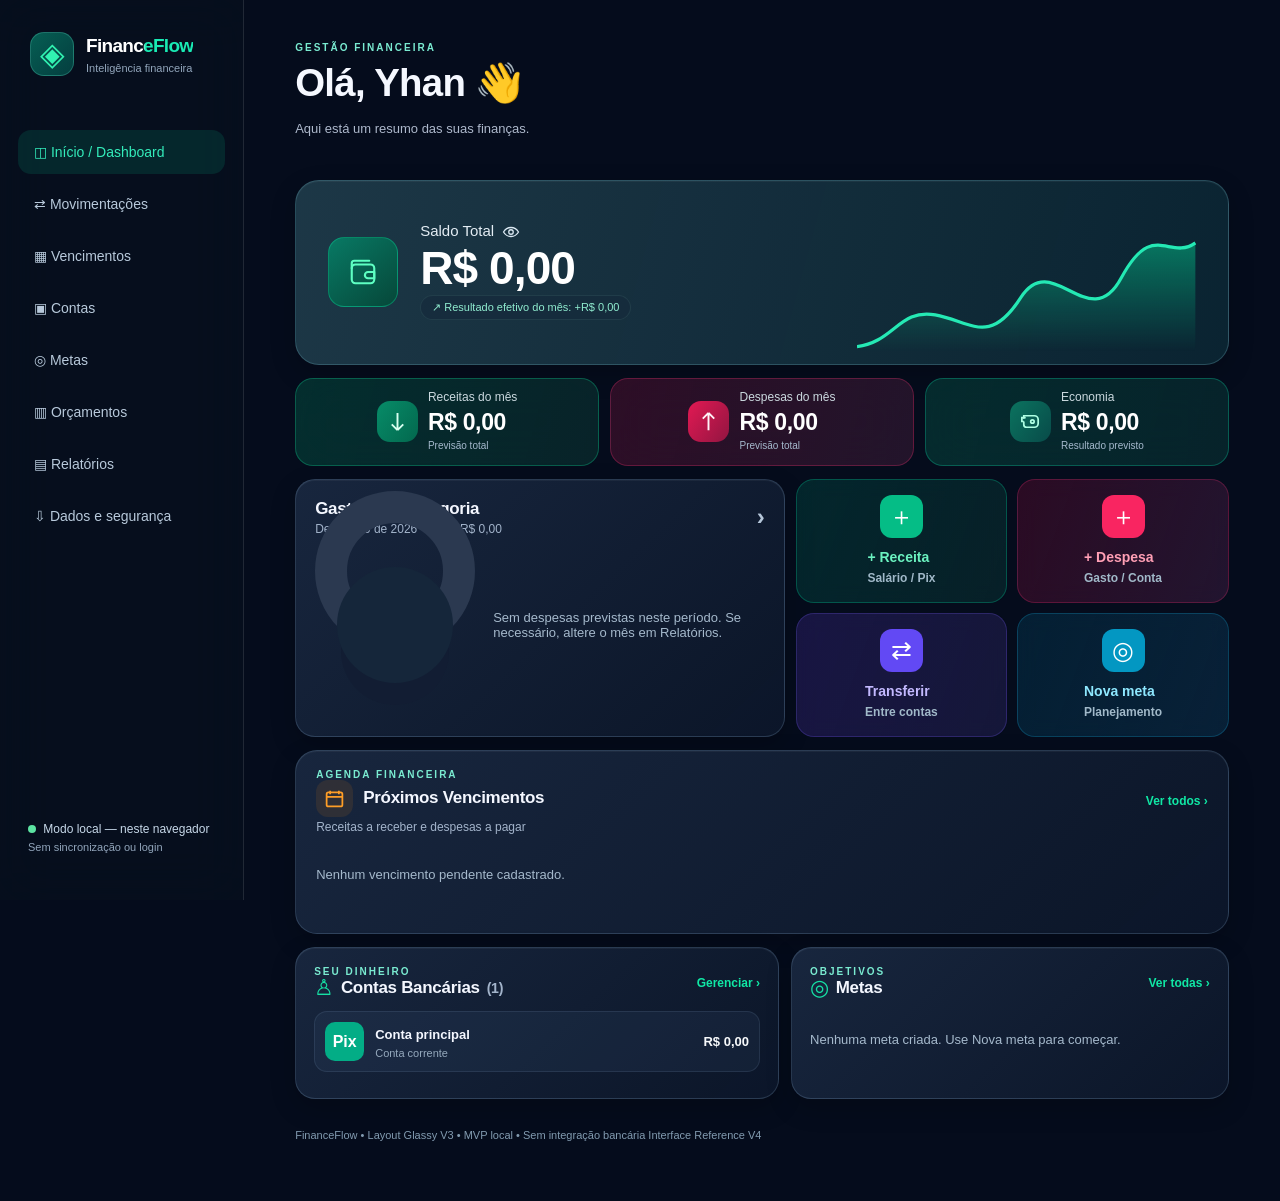
==== commit 7bd1f176: "fix(deploy): sincronizar gráfico proporcional SVG e layout" ====
--- a/public/index.html
+++ b/public/index.html
@@ -1,5 +1,5 @@
 <!doctype html>
-<html lang="pt-BR"><head><meta charset="utf-8"><meta name="viewport" content="width=device-width,initial-scale=1"><meta name="theme-color" content="#0c1726"><meta name="description" content="FinanceFlow: controle financeiro local e transparente"><title>FinanceFlow | Seu dinheiro em foco</title><link rel="stylesheet" href="./styles.css?v=glassy-v3-20261104"><link rel="stylesheet" href="./dashboard-v4.css?v=reference-v4-20261104"></head>
+<html lang="pt-BR"><head><meta charset="utf-8"><meta name="viewport" content="width=device-width,initial-scale=1"><meta name="theme-color" content="#0c1726"><meta name="description" content="FinanceFlow: controle financeiro local e transparente"><title>FinanceFlow | Seu dinheiro em foco</title><link rel="stylesheet" href="./styles.css?v=glassy-v3-20261104"><link rel="stylesheet" href="./dashboard-v4.css?v=chart-proportions-20261104"></head>
 <body data-layout="financeflow-reference-v4">
 <div class="backdrop" aria-hidden="true"></div>
 <div class="shell">
@@ -49,4 +49,4 @@
 <dialog id="tx-dialog" aria-labelledby="tx-title"><form id="tx-form" class="modalform"><h2 id="tx-title">Novo lançamento</h2><label>Tipo<select name="type" id="tx-type"><option value="expense">Despesa</option><option value="income">Receita</option><option value="transfer">Transferência</option></select></label><label>Descrição<input id="tx-description" name="description" maxlength="180" placeholder="Ex.: Supermercado, Spotify, farmácia" autocomplete="off" aria-describedby="tx-description-hint" required><small id="tx-description-hint" class="date-field-hint">Descreva o lançamento para receber sugestões de categoria.</small></label><label>Valor (R$)<input name="amount" placeholder="120,50" inputmode="decimal" required></label><label><span id="tx-date-label">Vencimento (último dia para pagar)</span><input id="tx-date" name="date" type="date" aria-describedby="tx-date-hint" required><small id="tx-date-hint" class="date-field-hint">Esta é a data limite para pagar em dia. Só ficará em atraso a partir do dia seguinte, se ainda estiver pendente.</small></label><label>Situação<select name="status"><option value="paid">Liquidado</option><option value="pending">Pendente</option></select></label><label>Conta de origem<select id="tx-account" name="accountId"></select></label><label id="tx-to-wrap" hidden>Conta de destino<select name="toAccountId" id="tx-to"></select></label><label id="tx-category-wrap">Categoria<select id="tx-category" name="category" required></select><small class="date-field-hint">Você pode escolher qualquer categoria, independentemente da sugestão.</small></label><div id="category-suggestion" class="category-suggestion" aria-live="polite" hidden></div><p id="tx-edit-hint" class="muted" hidden>Ao salvar a edição, saldos, indicadores e vencimentos serão recalculados. O histórico da alteração ficará na auditoria local.</p><div class="modalactions"><button type="button" class="secondary cancel">Cancelar</button><button id="tx-save" type="submit" class="primary">Salvar lançamento</button></div></form></dialog>
 <dialog id="goal-dialog" aria-labelledby="goal-title"><form id="goal-form" class="modalform"><h2 id="goal-title">Nova meta</h2><label>Objetivo<input name="name" maxlength="80" required placeholder="Ex.: Viagem"></label><label>Valor desejado (R$)<input name="target" inputmode="decimal" placeholder="6.000,00" required></label><div class="modalactions"><button type="button" class="secondary cancel">Cancelar</button><button type="submit" class="primary">Criar meta</button></div></form></dialog>
 <dialog id="account-dialog" aria-labelledby="account-title"><form id="account-form" class="modalform"><h2 id="account-title">Nova conta</h2><label>Nome da conta<input name="name" maxlength="80" required placeholder="Ex.: Carteira"></label><label>Saldo inicial (R$)<input name="opening" inputmode="decimal" placeholder="0,00" value="0,00" required></label><p class="muted">O saldo inicial é o patrimônio existente antes dos lançamentos registrados.</p><div class="modalactions"><button type="button" class="secondary cancel">Cancelar</button><button type="submit" class="primary">Criar conta</button></div></form></dialog>
-<script type="module" src="./src/app.mjs?v=reference-v4-20261104"></script></body></html>+<script type="module" src="./src/app.mjs?v=chart-proportions-20261104"></script></body></html>
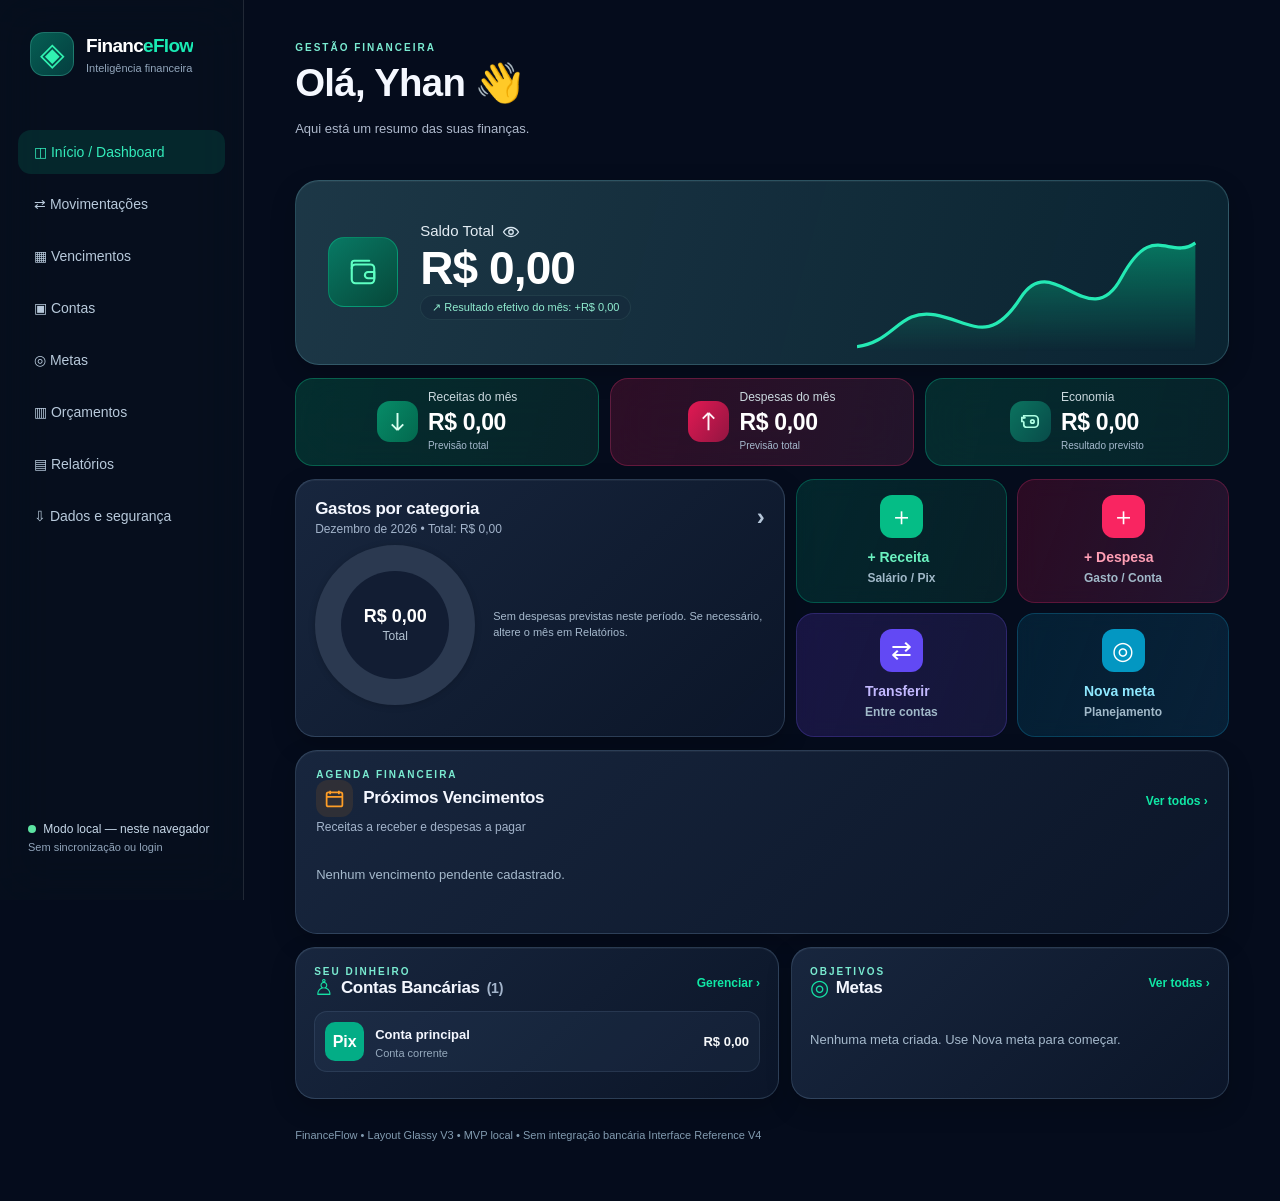
==== commit 20015596: "fix(deploy): atualizar pasta public com proteção das despesas em dia e rateio inteligente" ====
--- a/public/index.html
+++ b/public/index.html
@@ -1,5 +1,5 @@
 <!doctype html>
-<html lang="pt-BR"><head><meta charset="utf-8"><meta name="viewport" content="width=device-width,initial-scale=1"><meta name="theme-color" content="#0c1726"><meta name="description" content="FinanceFlow: controle financeiro local e transparente"><title>FinanceFlow | Seu dinheiro em foco</title><link rel="stylesheet" href="./styles.css?v=glassy-v3-20261104"><link rel="stylesheet" href="./dashboard-v4.css?v=chart-proportions-20261104"></head>
+<html lang="pt-BR"><head><meta charset="utf-8"><meta name="viewport" content="width=device-width,initial-scale=1"><meta name="theme-color" content="#0c1726"><meta name="description" content="FinanceFlow: controle financeiro local e transparente"><title>FinanceFlow | Seu dinheiro em foco</title><link rel="stylesheet" href="./styles.css?v=glassy-v3-20261104"><link rel="stylesheet" href="./dashboard-v4.css?v=reserve-in-day-20261104"></head>
 <body data-layout="financeflow-reference-v4">
 <div class="backdrop" aria-hidden="true"></div>
 <div class="shell">
@@ -22,12 +22,19 @@
 <div class="dashboard-mid dashboard-bottom"><section class="glass panel"><div class="panelhead"><div><p class="eyebrow">SEU DINHEIRO</p><h2><span class="section-icon" aria-hidden="true">♙</span>Contas Bancárias <small id="account-count"></small></h2></div><a href="#contas" class="textlink">Gerenciar ›</a></div><div id="home-accounts" class="home-accounts"></div></section><section class="glass panel"><div class="panelhead"><div><p class="eyebrow">OBJETIVOS</p><h2><span class="section-icon" aria-hidden="true">◎</span>Metas</h2></div><a href="#metas" class="textlink">Ver todas ›</a></div><div id="home-goals"></div></section></div></section>
 <section id="agenda" data-page="agenda" hidden class="glass panel section"><div class="panelhead"><div><p class="eyebrow">AGENDA FINANCEIRA</p><h2>Vencimentos previstos</h2><p class="muted">Receitas: dia previsto do recebimento • Despesas: último dia para pagar</p></div><button type="button" id="new-due" class="secondary">+ Novo vencimento</button></div><div id="all-upcoming" class="agenda-list"></div><p class="muted" id="agenda-caption"></p><section class="glass panel settlement-panel" aria-labelledby="settlement-title">
  <div class="settlement-top">
-  <div class="settlement-title-area"><div class="settlement-symbol" aria-hidden="true">▤</div><div><p class="eyebrow">PLANEJAMENTO DE PAGAMENTO</p><h2 id="settlement-title">Sugestão de quitação proporcional</h2><p class="muted">Distribuição automática entre todas as despesas vencidas</p></div></div>
-  <div class="settlement-funds"><span>Disponível na conta</span><strong id="settlement-available">R$ 0,00</strong></div>
+  <div class="settlement-title-area"><div class="settlement-symbol" aria-hidden="true">▤</div><div><p class="eyebrow">PLANEJAMENTO DE PAGAMENTO</p><h2 id="settlement-title">Sugestão de quitação inteligente</h2><p class="muted">Proteja primeiro as contas em dia; quite as atrasadas possíveis e rateie a sobra</p></div></div>
+  <div class="settlement-funds"><span>Saldo efetivo da conta</span><strong id="settlement-available">R$ 0,00</strong></div>
  </div>
- <div class="settlement-controls"><label>Conta para pagamento<select id="settlement-account" aria-label="Conta de origem da quitação"></select></label><label>Valor a distribuir (R$)<input id="settlement-budget" type="text" inputmode="decimal" placeholder="0,00" aria-describedby="settlement-help"></label><span id="settlement-help" class="settlement-help">Você define quanto deseja distribuir; nenhum pagamento é realizado automaticamente.</span></div>
+ <div class="settlement-reserve-cards" aria-label="Como a sugestão distribui o saldo">
+ <div class="settlement-reserve-card"><span>1 • Reservar despesas em dia</span><strong id="settlement-reserved">R$ 0,00</strong><small id="settlement-protected-description">Vencimento hoje ou depois, sem registrar pagamento</small></div>
+ <div class="settlement-reserve-card"><span>2 • Sobra para despesas vencidas</span><strong id="settlement-free">R$ 0,00</strong><small>Somente o valor que não compromete as despesas em dia</small></div>
+ <div class="settlement-reserve-card"><span>3 • Quitações integrais sugeridas</span><strong id="settlement-full-count">0 contas</strong><small>Menores saldos em aberto primeiro; restante proporcional</small></div>
+</div>
+<p id="settlement-shortfall" class="settlement-warning" hidden></p>
+<details class="settlement-reserve-detail"><summary>Ver despesas em dia protegidas</summary><div id="settlement-upcoming" class="settlement-reserve-list"></div></details>
+<div class="settlement-controls"><label>Conta para pagamento<select id="settlement-account" aria-label="Conta de origem da quitação"></select></label><label>Valor máximo a usar nas vencidas (R$)<input id="settlement-budget" type="text" inputmode="decimal" placeholder="0,00" aria-describedby="settlement-help"></label><span id="settlement-help" class="settlement-help">Preenchido com a sobra segura da conta. Você pode diminuir esse valor. Despesas em dia são apenas reservadas, não pagas automaticamente.</span></div>
  <div id="settlement-items" class="settlement-items" aria-live="polite"><p class="muted">Cadastre despesas vencidas para visualizar uma sugestão.</p></div>
- <div class="settlement-footer"><div><p id="settlement-explain" class="muted">O rateio considera o saldo em aberto de todas as despesas vencidas.</p><strong id="settlement-total">Total sugerido: R$ 0,00</strong><small>Somente registro local após confirmação. Não realiza pagamentos bancários.</small></div><button id="settlement-apply" type="button" class="primary settlement-action" disabled>✓ Aplicar sugestão</button></div>
+ <div class="settlement-footer"><div><p id="settlement-explain" class="muted">Primeiro reservamos as despesas em dia. Depois priorizamos quitar dívidas vencidas por inteiro e rateamos a sobra.</p><strong id="settlement-total">Total sugerido: R$ 0,00</strong><small>Somente registro local após confirmação. Não realiza pagamentos bancários.</small></div><button id="settlement-apply" type="button" class="primary settlement-action" disabled>✓ Registrar quitação sugerida</button></div>
  </section></section>
 <section id="movimentos" data-page="movimentos" hidden class="glass panel section"><div class="panelhead"><div><p class="eyebrow">CONTROLE</p><h2>Movimentações</h2></div><button id="open-tx" class="secondary">+ Adicionar</button></div><div class="toolbar"><input id="search" type="search" aria-label="Pesquisar lançamentos" placeholder="Pesquisar descrição ou categoria"><select id="filter-type" aria-label="Filtrar tipo"><option value="">Todos os tipos</option><option value="income">Receitas</option><option value="expense">Despesas</option><option value="transfer">Transferências</option></select><select id="filter-status" aria-label="Filtrar situação"><option value="">Todos os status</option><option value="paid">Liquidados</option><option value="pending">Pendentes</option></select></div><div class="tablewrap"><table><thead><tr><th>Recebimento / Vencimento</th><th>Descrição / categoria</th><th>Conta</th><th>Situação</th><th>Valor</th><th>Ação</th></tr></thead><tbody id="transactions"></tbody></table></div></section>
 <section id="contas" data-page="contas" hidden class="glass panel section"><div class="panelhead"><div><p class="eyebrow">PATRIMÔNIO</p><h2>Minhas contas</h2></div><button id="open-account" class="secondary">+ Nova conta</button></div><div id="accounts" class="accountgrid"></div></section>
@@ -49,4 +56,4 @@
 <dialog id="tx-dialog" aria-labelledby="tx-title"><form id="tx-form" class="modalform"><h2 id="tx-title">Novo lançamento</h2><label>Tipo<select name="type" id="tx-type"><option value="expense">Despesa</option><option value="income">Receita</option><option value="transfer">Transferência</option></select></label><label>Descrição<input id="tx-description" name="description" maxlength="180" placeholder="Ex.: Supermercado, Spotify, farmácia" autocomplete="off" aria-describedby="tx-description-hint" required><small id="tx-description-hint" class="date-field-hint">Descreva o lançamento para receber sugestões de categoria.</small></label><label>Valor (R$)<input name="amount" placeholder="120,50" inputmode="decimal" required></label><label><span id="tx-date-label">Vencimento (último dia para pagar)</span><input id="tx-date" name="date" type="date" aria-describedby="tx-date-hint" required><small id="tx-date-hint" class="date-field-hint">Esta é a data limite para pagar em dia. Só ficará em atraso a partir do dia seguinte, se ainda estiver pendente.</small></label><label>Situação<select name="status"><option value="paid">Liquidado</option><option value="pending">Pendente</option></select></label><label>Conta de origem<select id="tx-account" name="accountId"></select></label><label id="tx-to-wrap" hidden>Conta de destino<select name="toAccountId" id="tx-to"></select></label><label id="tx-category-wrap">Categoria<select id="tx-category" name="category" required></select><small class="date-field-hint">Você pode escolher qualquer categoria, independentemente da sugestão.</small></label><div id="category-suggestion" class="category-suggestion" aria-live="polite" hidden></div><p id="tx-edit-hint" class="muted" hidden>Ao salvar a edição, saldos, indicadores e vencimentos serão recalculados. O histórico da alteração ficará na auditoria local.</p><div class="modalactions"><button type="button" class="secondary cancel">Cancelar</button><button id="tx-save" type="submit" class="primary">Salvar lançamento</button></div></form></dialog>
 <dialog id="goal-dialog" aria-labelledby="goal-title"><form id="goal-form" class="modalform"><h2 id="goal-title">Nova meta</h2><label>Objetivo<input name="name" maxlength="80" required placeholder="Ex.: Viagem"></label><label>Valor desejado (R$)<input name="target" inputmode="decimal" placeholder="6.000,00" required></label><div class="modalactions"><button type="button" class="secondary cancel">Cancelar</button><button type="submit" class="primary">Criar meta</button></div></form></dialog>
 <dialog id="account-dialog" aria-labelledby="account-title"><form id="account-form" class="modalform"><h2 id="account-title">Nova conta</h2><label>Nome da conta<input name="name" maxlength="80" required placeholder="Ex.: Carteira"></label><label>Saldo inicial (R$)<input name="opening" inputmode="decimal" placeholder="0,00" value="0,00" required></label><p class="muted">O saldo inicial é o patrimônio existente antes dos lançamentos registrados.</p><div class="modalactions"><button type="button" class="secondary cancel">Cancelar</button><button type="submit" class="primary">Criar conta</button></div></form></dialog>
-<script type="module" src="./src/app.mjs?v=chart-proportions-20261104"></script></body></html>+<script type="module" src="./src/app.mjs?v=reserve-in-day-20261104"></script></body></html>
--- a/public/dashboard-v4.css
+++ b/public/dashboard-v4.css
@@ -242,3 +242,16 @@
  body[data-layout="financeflow-reference-v4"] .dashboard-panel .due-actions .secondary{padding:6px}
 }
 @media(prefers-reduced-motion:reduce){body[data-layout="financeflow-reference-v4"] .quick{transition:none}body[data-layout="financeflow-reference-v4"] .quick:hover{transform:none}}
+
+
+/* Gráfico proporcional: o SVG substitui o gradiente e o pseudo-elemento legado. */
+body[data-layout="financeflow-reference-v4"] #donut{position:relative;display:grid;place-items:center;overflow:visible;background:transparent!important;isolation:isolate;aspect-ratio:1/1}
+body[data-layout="financeflow-reference-v4"] #donut::before,
+body[data-layout="financeflow-reference-v4"] #donut:before{content:none!important;display:none!important}
+body[data-layout="financeflow-reference-v4"] #donut .donut-svg{display:block;position:absolute;inset:0;width:100%;height:100%;overflow:visible;z-index:1;transform:none;filter:drop-shadow(0 1px 3px rgba(0,0,0,.18))}
+body[data-layout="financeflow-reference-v4"] #donut .donut-svg circle{vector-effect:none;stroke-linecap:butt;fill:none}
+body[data-layout="financeflow-reference-v4"] #donut .donut-center{z-index:2;position:relative;pointer-events:none;border:0;background:#121d33;box-shadow:none;text-align:center}
+body[data-layout="financeflow-reference-v4"] .chart-layout .bars .barrow{position:relative}
+body[data-layout="financeflow-reference-v4"] .chart-layout .bars .barlabel strong{font-variant-numeric:tabular-nums;white-space:nowrap}
+body[data-layout="financeflow-reference-v4"] .chart-layout .bars .chart-empty{font-size:11px;line-height:1.45;margin:0;color:#a7bace}
+body[data-layout="financeflow-reference-v4"] #donut:focus-visible{outline:2px solid #10e8a5;outline-offset:4px}
